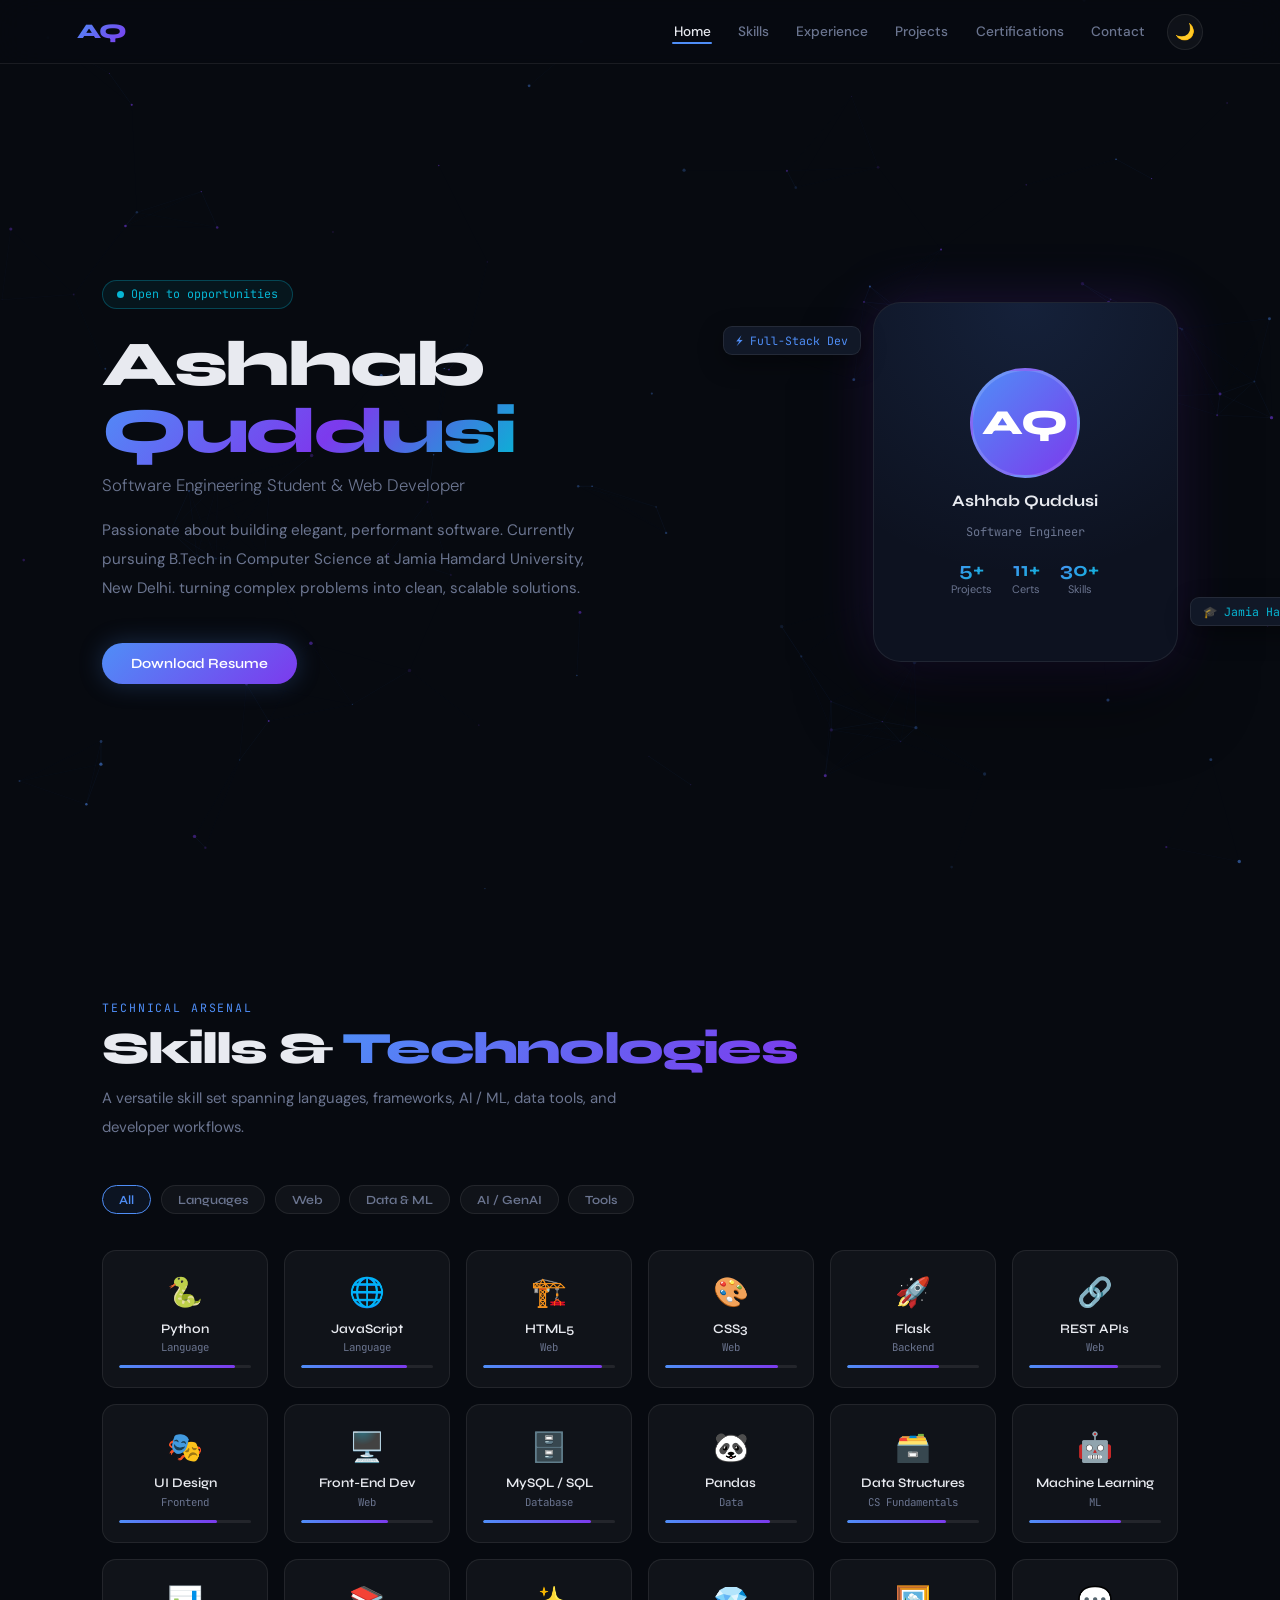
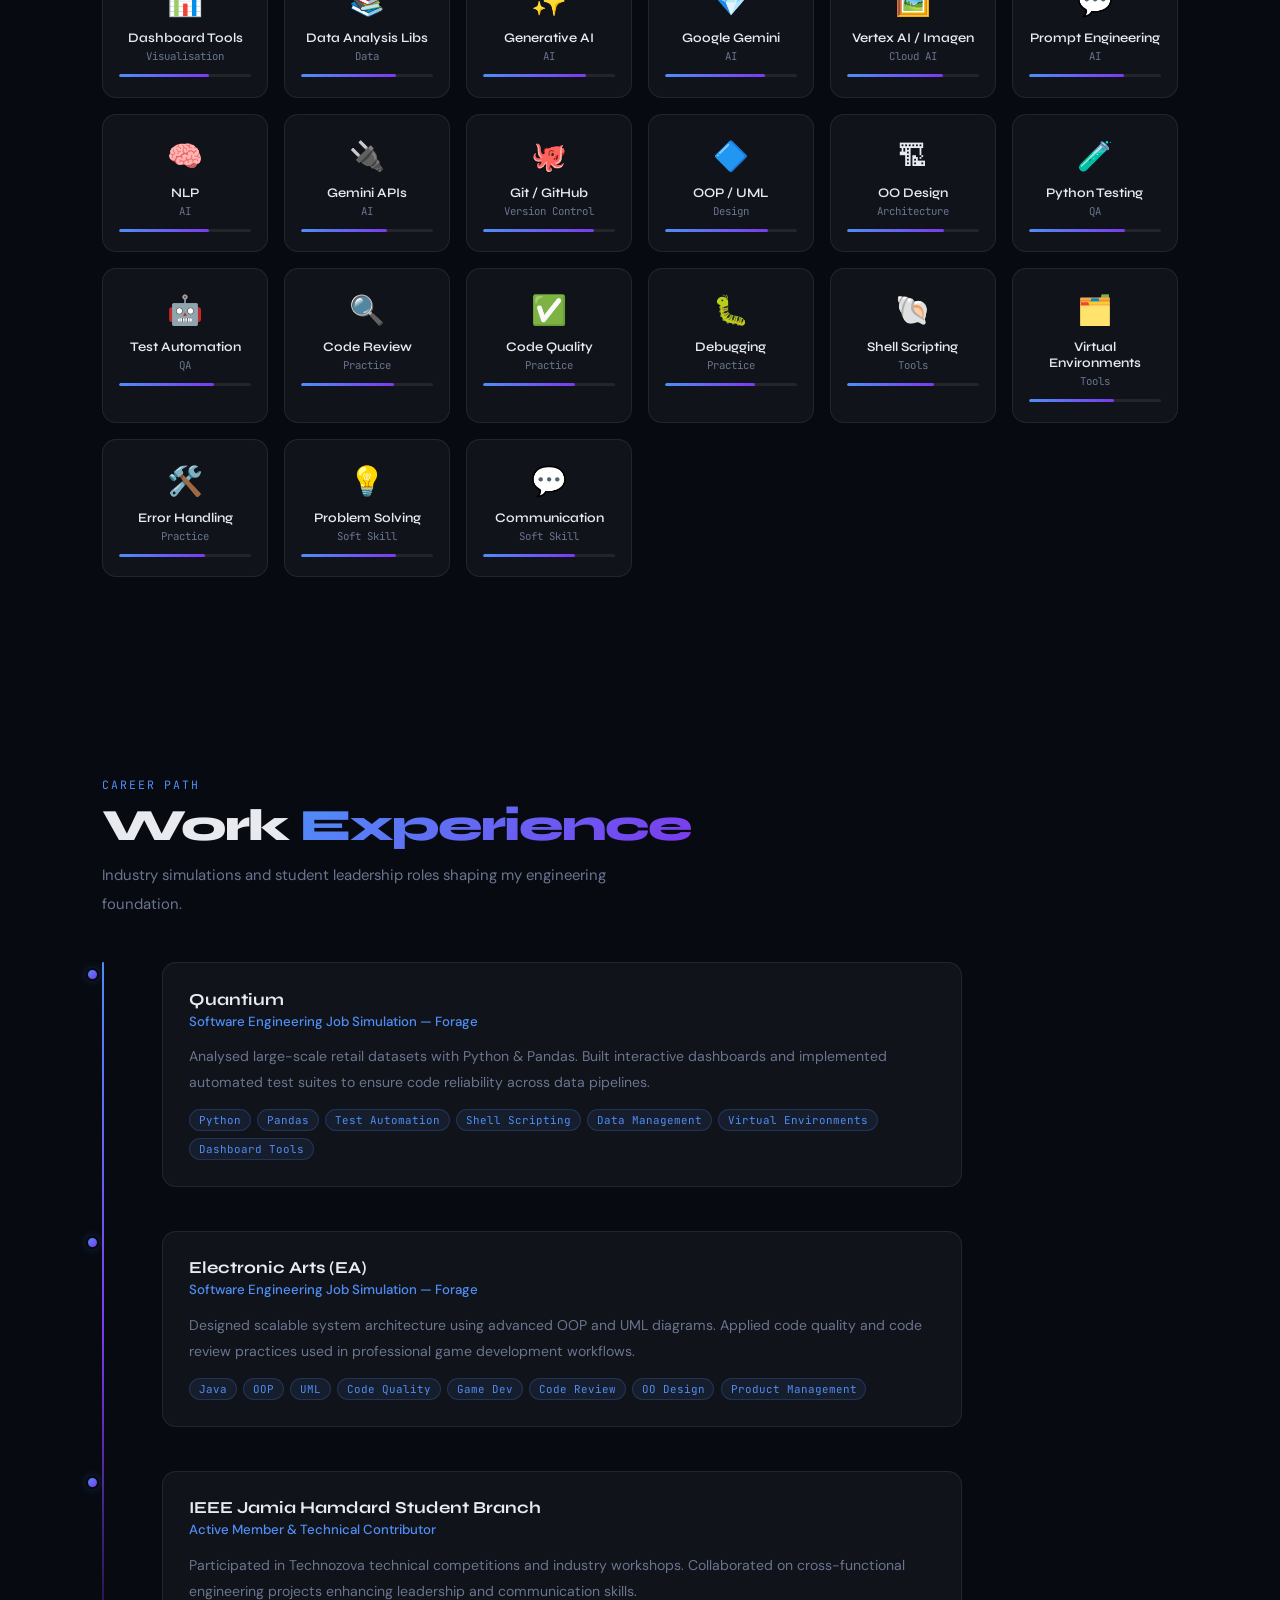
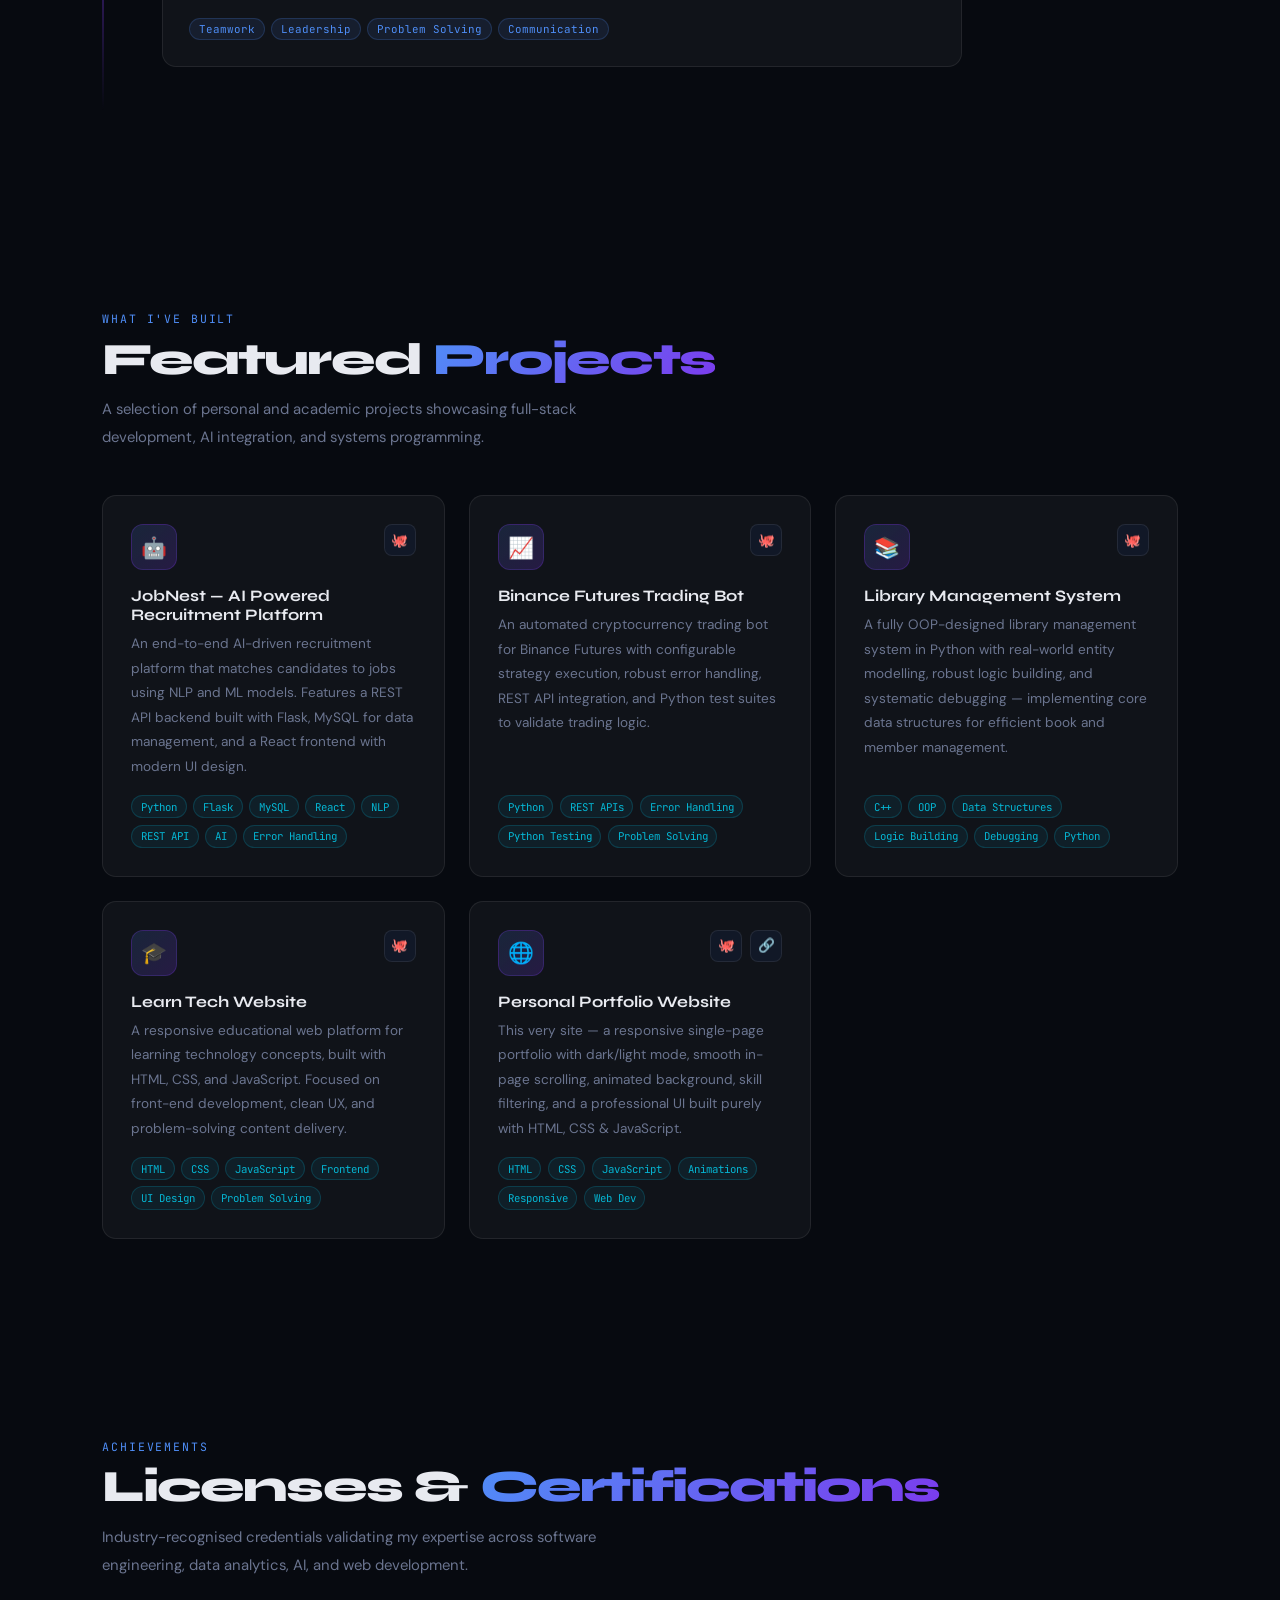
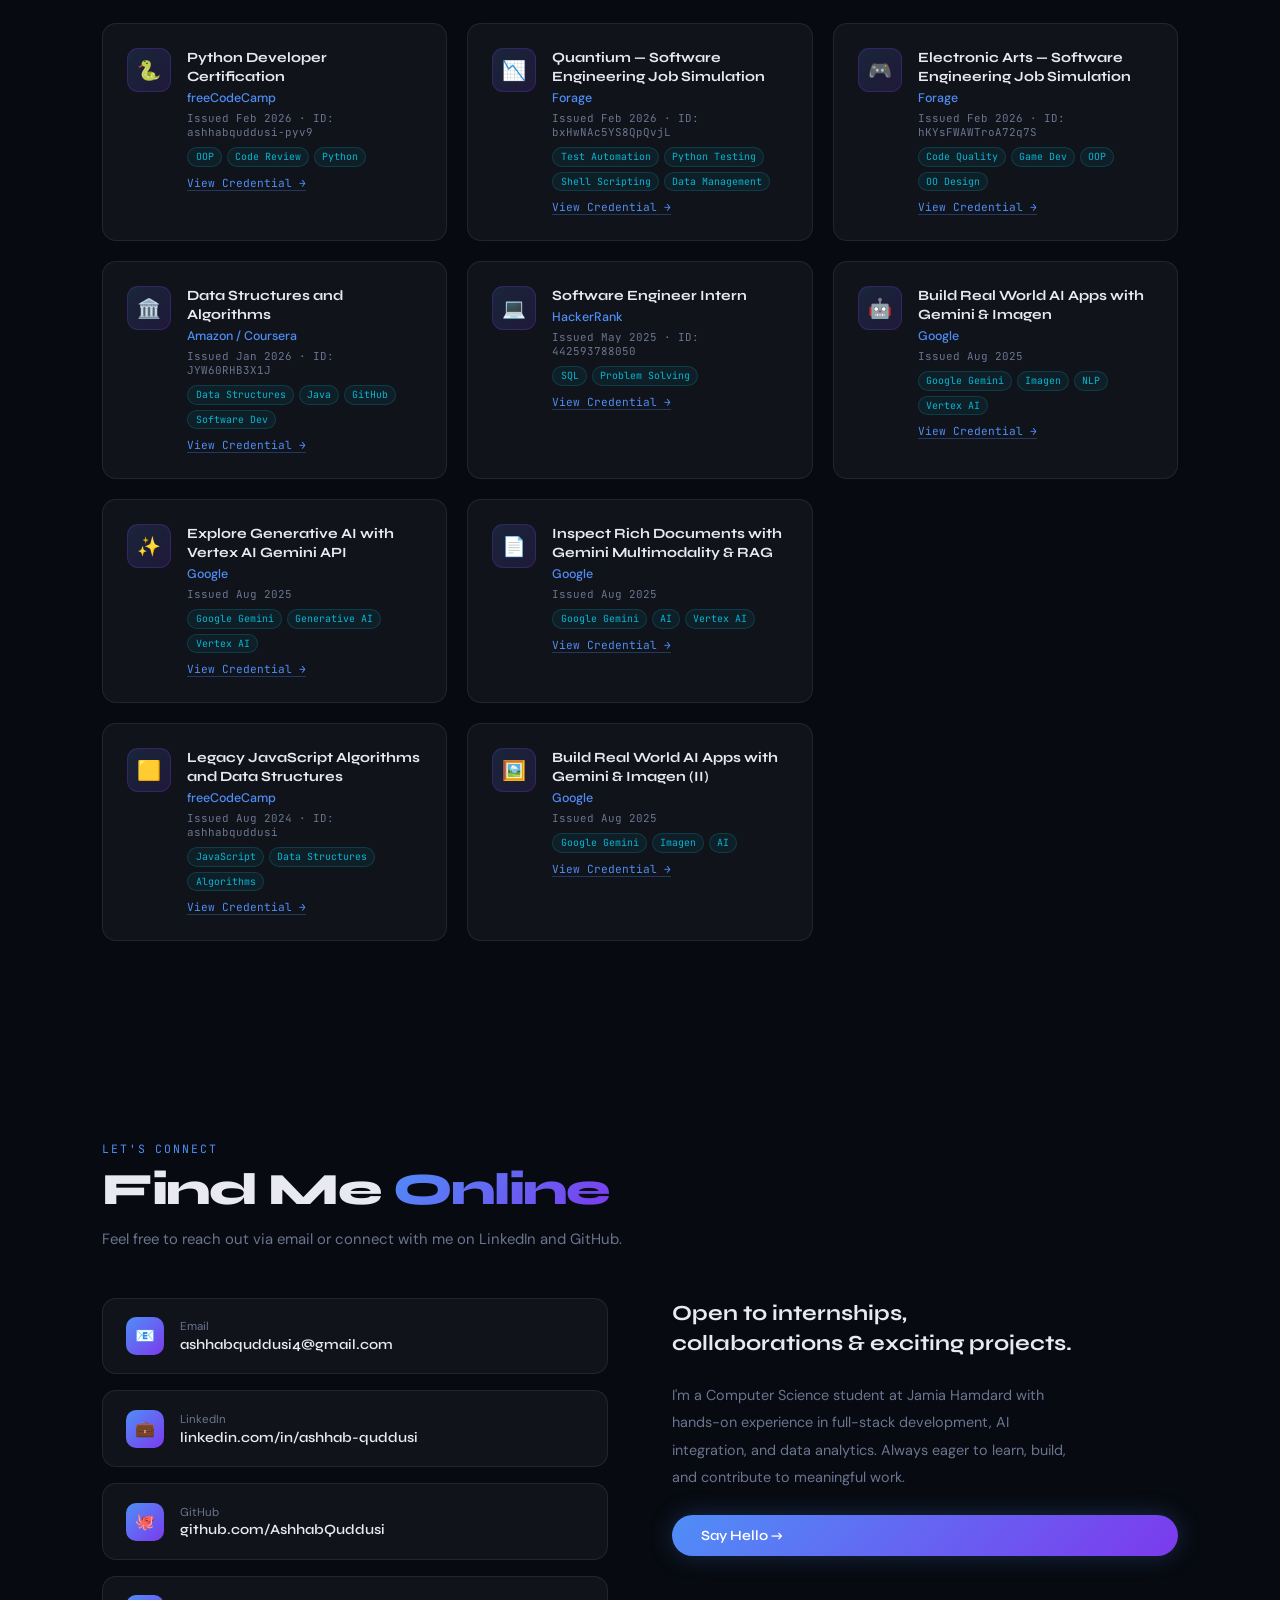
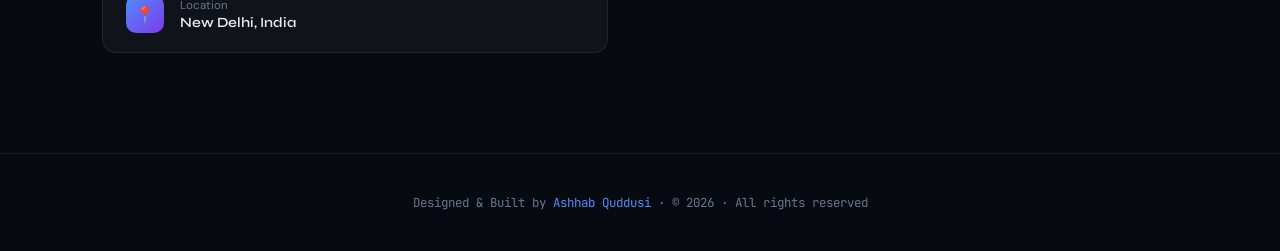
==== index.html @ 57f04a58 "Update index.html" ====
<!DOCTYPE html>
<html lang="en" data-theme="dark">
<head>
  <!-- ═══════════════════════════════════════════════════════
       META + TITLE
  ════════════════════════════════════════════════════════ -->
  <meta charset="UTF-8" />
  <meta name="google-site-verification" content="BfVStdMyx9eQ6Q37nNxColvM6l38yFELjq5np6rR0Mw" />
  <meta name="viewport" content="width=device-width, initial-scale=1.0" />
  <title>Ashhab Quddusi — Software Engineer</title>
  <meta name="description" content="Portfolio of Ashhab Quddusi — Software Engineering student, web developer, and AI enthusiast based in New Delhi, India." />

  <!-- ═══════════════════════════════════════════════════════
       GOOGLE FONTS
       Syne       → headings (bold, modern)
       DM Sans    → body text (clean, readable)
       JetBrains Mono → labels, code-like text
  ════════════════════════════════════════════════════════ -->
  <link rel="preconnect" href="https://fonts.googleapis.com" />
  <link rel="preconnect" href="https://fonts.gstatic.com"    crossorigin />
  <link href="https://fonts.googleapis.com/css2?family=Syne:wght@400;600;700;800&family=DM+Sans:opsz,wght@9..40,300;9..40,400;9..40,500&family=JetBrains+Mono:wght@400;500&display=swap"
        rel="stylesheet" />

  <!-- ═══════════════════════════════════════════════════════
       EXTERNAL STYLESHEET
  ════════════════════════════════════════════════════════ -->
  <link rel="stylesheet" href="style.css" />
</head>
<body>

<!-- ═══════════════════════════════════════════════════════════
     ANIMATED PARTICLE CANVAS
     Fixed behind all content; drawn entirely by script.js.
════════════════════════════════════════════════════════════ -->
<canvas id="bg-canvas"></canvas>


<!-- ═══════════════════════════════════════════════════════════
     PAGE WRAPPER  (sits above the canvas via z-index)
════════════════════════════════════════════════════════════ -->
<div class="page-wrap">


  <!-- ═══════════════════════════════════════════════════════
       HEADER / NAVIGATION
       Fixed frosted-glass bar at the top.
       Nav items are <button> elements — they scroll in-page
       via scrollToSection() in script.js, NEVER open a new page.
  ════════════════════════════════════════════════════════ -->
  <header>

    <!-- Logo — also scrolls back to home on click -->
    <div class="logo">AQ</div>

    <nav aria-label="Primary navigation">

      <!-- data-section must match the id of the target section -->
      <button class="nav-btn" data-section="home">Home</button>
      <button class="nav-btn" data-section="skills">Skills</button>
      <button class="nav-btn" data-section="experience">Experience</button>
      <button class="nav-btn" data-section="projects">Projects</button>
      <button class="nav-btn" data-section="certifications">Certifications</button>
      <button class="nav-btn" data-section="contact">Contact</button>

      <!-- Dark / light mode toggle — JS handles the icon swap -->
      <button class="theme-btn" id="theme-toggle" aria-label="Toggle colour theme">🌙</button>

    </nav>
  </header><!-- /header -->


  <!-- ═══════════════════════════════════════════════════════
       SECTION 1 — HERO
       Full-viewport landing: name, role, bio, CTA + profile card.
  ════════════════════════════════════════════════════════ -->
  <section id="home" class="hero-section">
    <div class="hero-grid">

      <!-- ── Left column: text content ── -->
      <div class="hero-left">

        <!-- "Available" status badge -->
        <div class="hero-badge">
          <span class="badge-dot"></span>
          Open to opportunities
        </div>

        <!-- Name -->
        <h1 class="hero-name">
          Ashhab<br />
          <span>Quddusi</span>
        </h1>

        <!-- Role -->
        <p class="hero-role">Software Engineering Student &amp; Web Developer</p>

        <!-- Short bio -->
        <p class="hero-desc">
          Passionate about building elegant, performant software.
          Currently pursuing B.Tech in Computer Science at Jamia Hamdard University,
          New Delhi. turning complex problems into clean, scalable solutions.
        </p>

        <!-- Call-to-action -->
        <div class="hero-cta">
          <a class="btn-primary"
             href="Ashhab Quddusi.pdf"
             target="_blank"
             rel="noopener noreferrer">
            Download Resume
          </a>
        </div>

      </div><!-- /hero-left -->


      <!-- ── Right column: animated profile card ── -->
      <div class="hero-visual" aria-hidden="true">

        <!--
          hero-card-wrap has overflow:visible so the floating tags
          can appear OUTSIDE the card without being clipped.
        -->
        <div class="hero-card-wrap">

          <!-- Floating tag — left of card -->
          <div class="float-tag float-tag-1">⚡ Full-Stack Dev</div>

          <!-- Profile card -->
          <div class="hero-card">
            <!-- Monogram avatar -->
            <div class="hero-avatar">AQ</div>

            <!-- Name & title inside card -->
            <div class="card-name">Ashhab Quddusi</div>
            <div class="card-title">Software Engineer</div>

            <!--
              Stats row — counts updated here:
              5 projects | 11 certs | 30+ skills
            -->
            <div class="card-stats">
              <div><div class="stat-num">5+</div><div class="stat-lbl">Projects</div></div>
              <div><div class="stat-num">11+</div><div class="stat-lbl">Certs</div></div>
              <div><div class="stat-num">30+</div><div class="stat-lbl">Skills</div></div>
            </div>
          </div><!-- /hero-card -->

          <!-- Floating tag — right of card -->
          <div class="float-tag float-tag-2">🎓 Jamia Hamdard</div>

        </div><!-- /hero-card-wrap -->
      </div><!-- /hero-visual -->

    </div><!-- /hero-grid -->
  </section><!-- /home -->


  <!-- ═══════════════════════════════════════════════════════
       SECTION 2 — SKILLS
       Category-filterable grid of skill cards with progress bars.
  ════════════════════════════════════════════════════════ -->
  <div class="section-wrap" id="skills">
    <div class="section-inner">

      <p class="section-label reveal">Technical Arsenal</p>
      <h2 class="section-title reveal">Skills &amp; <em>Technologies</em></h2>
      <p class="section-sub reveal">
        A versatile skill set spanning languages, frameworks, AI / ML,
        data tools, and developer workflows.
      </p>

      <!-- ── Category filter buttons ── -->
      <!--
        data-cat must match data-cat on the .skill-card elements below.
        'all' shows every card.
      -->
      <div class="skill-cats reveal">
        <button class="cat-btn active" data-cat="all">All</button>
        <button class="cat-btn" data-cat="lang">Languages</button>
        <button class="cat-btn" data-cat="web">Web</button>
        <button class="cat-btn" data-cat="data">Data &amp; ML</button>
        <button class="cat-btn" data-cat="ai">AI / GenAI</button>
        <button class="cat-btn" data-cat="tools">Tools</button>
      </div>

      <!-- ── Skill cards grid ── -->
      <!--
        data-cat  : filter category
        data-level: bar fill percentage (0–100), set by JS
      -->
      <div class="skills-grid" id="skills-grid">

        <!-- ─ LANGUAGES ─ -->
        <div class="skill-card" data-cat="lang" data-level="88">
          <div class="skill-icon">🐍</div>
          <div class="skill-name">Python</div>
          <div class="skill-cat">Language</div>
          <div class="skill-bar"><div class="skill-bar-fill"></div></div>
        </div>

        <div class="skill-card" data-cat="lang" data-level="80">
          <div class="skill-icon">🌐</div>
          <div class="skill-name">JavaScript</div>
          <div class="skill-cat">Language</div>
          <div class="skill-bar"><div class="skill-bar-fill"></div></div>
        </div>

        <!-- <div class="skill-card" data-cat="lang" data-level="74">
          <div class="skill-icon">☕</div>
          <div class="skill-name">Java</div>
          <div class="skill-cat">Language</div>
          <div class="skill-bar"><div class="skill-bar-fill"></div></div>
        </div> -->

        <!-- <div class="skill-card" data-cat="lang" data-level="68">
          <div class="skill-icon">⚙️</div>
          <div class="skill-name">C / C++</div>
          <div class="skill-cat">Language</div>
          <div class="skill-bar"><div class="skill-bar-fill"></div></div>
        </div> -->

        <!-- ─ WEB ─ -->
        <div class="skill-card" data-cat="web" data-level="90">
          <div class="skill-icon">🏗️</div>
          <div class="skill-name">HTML5</div>
          <div class="skill-cat">Web</div>
          <div class="skill-bar"><div class="skill-bar-fill"></div></div>
        </div>

        <div class="skill-card" data-cat="web" data-level="86">
          <div class="skill-icon">🎨</div>
          <div class="skill-name">CSS3</div>
          <div class="skill-cat">Web</div>
          <div class="skill-bar"><div class="skill-bar-fill"></div></div>
        </div>

        <!-- <div class="skill-card" data-cat="web" data-level="72">
          <div class="skill-icon">⚛️</div>
          <div class="skill-name">React</div>
          <div class="skill-cat">Framework</div>
          <div class="skill-bar"><div class="skill-bar-fill"></div></div>
        </div> -->

        <div class="skill-card" data-cat="web" data-level="70">
          <div class="skill-icon">🚀</div>
          <div class="skill-name">Flask</div>
          <div class="skill-cat">Backend</div>
          <div class="skill-bar"><div class="skill-bar-fill"></div></div>
        </div>

        <div class="skill-card" data-cat="web" data-level="68">
          <div class="skill-icon">🔗</div>
          <div class="skill-name">REST APIs</div>
          <div class="skill-cat">Web</div>
          <div class="skill-bar"><div class="skill-bar-fill"></div></div>
        </div>

        <div class="skill-card" data-cat="web" data-level="74">
          <div class="skill-icon">🎭</div>
          <div class="skill-name">UI Design</div>
          <div class="skill-cat">Frontend</div>
          <div class="skill-bar"><div class="skill-bar-fill"></div></div>
        </div>

        <div class="skill-card" data-cat="web" data-level="66">
          <div class="skill-icon">🖥️</div>
          <div class="skill-name">Front-End Dev</div>
          <div class="skill-cat">Web</div>
          <div class="skill-bar"><div class="skill-bar-fill"></div></div>
        </div>

        <!-- ─ DATA & ML ─ -->
        <div class="skill-card" data-cat="data" data-level="82">
          <div class="skill-icon">🗄️</div>
          <div class="skill-name">MySQL / SQL</div>
          <div class="skill-cat">Database</div>
          <div class="skill-bar"><div class="skill-bar-fill"></div></div>
        </div>

        <div class="skill-card" data-cat="data" data-level="80">
          <div class="skill-icon">🐼</div>
          <div class="skill-name">Pandas</div>
          <div class="skill-cat">Data</div>
          <div class="skill-bar"><div class="skill-bar-fill"></div></div>
        </div>

        <div class="skill-card" data-cat="data" data-level="75">
          <div class="skill-icon">🗃️</div>
          <div class="skill-name">Data Structures</div>
          <div class="skill-cat">CS Fundamentals</div>
          <div class="skill-bar"><div class="skill-bar-fill"></div></div>
        </div>

        <div class="skill-card" data-cat="data" data-level="70">
          <div class="skill-icon">🤖</div>
          <div class="skill-name">Machine Learning</div>
          <div class="skill-cat">ML</div>
          <div class="skill-bar"><div class="skill-bar-fill"></div></div>
        </div>

        <div class="skill-card" data-cat="data" data-level="68">
          <div class="skill-icon">📊</div>
          <div class="skill-name">Dashboard Tools</div>
          <div class="skill-cat">Visualisation</div>
          <div class="skill-bar"><div class="skill-bar-fill"></div></div>
        </div>

        <div class="skill-card" data-cat="data" data-level="72">
          <div class="skill-icon">📚</div>
          <div class="skill-name">Data Analysis Libs</div>
          <div class="skill-cat">Data</div>
          <div class="skill-bar"><div class="skill-bar-fill"></div></div>
        </div>

        <!-- ─ AI / GENAI ─ -->
        <div class="skill-card" data-cat="ai" data-level="78">
          <div class="skill-icon">✨</div>
          <div class="skill-name">Generative AI</div>
          <div class="skill-cat">AI</div>
          <div class="skill-bar"><div class="skill-bar-fill"></div></div>
        </div>

        <div class="skill-card" data-cat="ai" data-level="76">
          <div class="skill-icon">💎</div>
          <div class="skill-name">Google Gemini</div>
          <div class="skill-cat">AI</div>
          <div class="skill-bar"><div class="skill-bar-fill"></div></div>
        </div>

        <div class="skill-card" data-cat="ai" data-level="73">
          <div class="skill-icon">🖼️</div>
          <div class="skill-name">Vertex AI / Imagen</div>
          <div class="skill-cat">Cloud AI</div>
          <div class="skill-bar"><div class="skill-bar-fill"></div></div>
        </div>

        <div class="skill-card" data-cat="ai" data-level="72">
          <div class="skill-icon">💬</div>
          <div class="skill-name">Prompt Engineering</div>
          <div class="skill-cat">AI</div>
          <div class="skill-bar"><div class="skill-bar-fill"></div></div>
        </div>

        <div class="skill-card" data-cat="ai" data-level="68">
          <div class="skill-icon">🧠</div>
          <div class="skill-name">NLP</div>
          <div class="skill-cat">AI</div>
          <div class="skill-bar"><div class="skill-bar-fill"></div></div>
        </div>

        <div class="skill-card" data-cat="ai" data-level="65">
          <div class="skill-icon">🔌</div>
          <div class="skill-name">Gemini APIs</div>
          <div class="skill-cat">AI</div>
          <div class="skill-bar"><div class="skill-bar-fill"></div></div>
        </div>

        <!-- ─ TOOLS / PRACTICES ─ -->
        <div class="skill-card" data-cat="tools" data-level="84">
          <div class="skill-icon">🐙</div>
          <div class="skill-name">Git / GitHub</div>
          <div class="skill-cat">Version Control</div>
          <div class="skill-bar"><div class="skill-bar-fill"></div></div>
        </div>

        <div class="skill-card" data-cat="tools" data-level="78">
          <div class="skill-icon">🔷</div>
          <div class="skill-name">OOP / UML</div>
          <div class="skill-cat">Design</div>
          <div class="skill-bar"><div class="skill-bar-fill"></div></div>
        </div>

        <div class="skill-card" data-cat="tools" data-level="74">
          <div class="skill-icon">🏗</div>
          <div class="skill-name">OO Design</div>
          <div class="skill-cat">Architecture</div>
          <div class="skill-bar"><div class="skill-bar-fill"></div></div>
        </div>

        <div class="skill-card" data-cat="tools" data-level="73">
          <div class="skill-icon">🧪</div>
          <div class="skill-name">Python Testing</div>
          <div class="skill-cat">QA</div>
          <div class="skill-bar"><div class="skill-bar-fill"></div></div>
        </div>

        <div class="skill-card" data-cat="tools" data-level="72">
          <div class="skill-icon">🤖</div>
          <div class="skill-name">Test Automation</div>
          <div class="skill-cat">QA</div>
          <div class="skill-bar"><div class="skill-bar-fill"></div></div>
        </div>

        <div class="skill-card" data-cat="tools" data-level="70">
          <div class="skill-icon">🔍</div>
          <div class="skill-name">Code Review</div>
          <div class="skill-cat">Practice</div>
          <div class="skill-bar"><div class="skill-bar-fill"></div></div>
        </div>

        <div class="skill-card" data-cat="tools" data-level="70">
          <div class="skill-icon">✅</div>
          <div class="skill-name">Code Quality</div>
          <div class="skill-cat">Practice</div>
          <div class="skill-bar"><div class="skill-bar-fill"></div></div>
        </div>

        <div class="skill-card" data-cat="tools" data-level="68">
          <div class="skill-icon">🐛</div>
          <div class="skill-name">Debugging</div>
          <div class="skill-cat">Practice</div>
          <div class="skill-bar"><div class="skill-bar-fill"></div></div>
        </div>

        <div class="skill-card" data-cat="tools" data-level="66">
          <div class="skill-icon">🐚</div>
          <div class="skill-name">Shell Scripting</div>
          <div class="skill-cat">Tools</div>
          <div class="skill-bar"><div class="skill-bar-fill"></div></div>
        </div>

        <div class="skill-card" data-cat="tools" data-level="65">
          <div class="skill-icon">🗂️</div>
          <div class="skill-name">Virtual Environments</div>
          <div class="skill-cat">Tools</div>
          <div class="skill-bar"><div class="skill-bar-fill"></div></div>
        </div>

        <div class="skill-card" data-cat="tools" data-level="65">
          <div class="skill-icon">🛠️</div>
          <div class="skill-name">Error Handling</div>
          <div class="skill-cat">Practice</div>
          <div class="skill-bar"><div class="skill-bar-fill"></div></div>
        </div>

        <div class="skill-card" data-cat="tools" data-level="72">
          <div class="skill-icon">💡</div>
          <div class="skill-name">Problem Solving</div>
          <div class="skill-cat">Soft Skill</div>
          <div class="skill-bar"><div class="skill-bar-fill"></div></div>
        </div>

        <div class="skill-card" data-cat="tools" data-level="70">
          <div class="skill-icon">💬</div>
          <div class="skill-name">Communication</div>
          <div class="skill-cat">Soft Skill</div>
          <div class="skill-bar"><div class="skill-bar-fill"></div></div>
        </div>

      </div><!-- /skills-grid -->

    </div><!-- /section-inner -->
  </div><!-- /skills -->


  <!-- ═══════════════════════════════════════════════════════
       SECTION 3 — EXPERIENCE
       Vertical timeline of simulations & activities.
       (Jamia Hamdard B.Tech removed per request.)
  ════════════════════════════════════════════════════════ -->
  <div class="section-wrap" id="experience">
    <div class="section-inner">

      <p class="section-label reveal">Career Path</p>
      <h2 class="section-title reveal">Work <em>Experience</em></h2>
      <p class="section-sub reveal">
        Industry simulations and student leadership roles shaping my engineering foundation.
      </p>

      <div class="timeline">

        <!-- ── Timeline entry 1: Quantium ── -->
        <div class="tl-item">
          <div class="tl-dot"></div>
          <div class="tl-card">
            <!-- <div class="tl-period">Jan 2026</div> -->
            <div class="tl-org">Quantium</div>
            <div class="tl-role">Software Engineering Job Simulation — Forage</div>
            <div class="tl-desc">
              Analysed large-scale retail datasets with Python &amp; Pandas.
              Built interactive dashboards and implemented automated test suites
              to ensure code reliability across data pipelines.
            </div>
            <div class="tl-tags">
              <span class="tl-tag">Python</span>
              <span class="tl-tag">Pandas</span>
              <span class="tl-tag">Test Automation</span>
              <span class="tl-tag">Shell Scripting</span>
              <span class="tl-tag">Data Management</span>
              <span class="tl-tag">Virtual Environments</span>
              <span class="tl-tag">Dashboard Tools</span>
            </div>
          </div>
        </div>

        <!-- ── Timeline entry 2: EA ── -->
        <div class="tl-item">
          <div class="tl-dot"></div>
          <div class="tl-card">
            <!-- <div class="tl-period">Feb 2026</div> -->
            <div class="tl-org">Electronic Arts (EA)</div>
            <div class="tl-role">Software Engineering Job Simulation — Forage</div>
            <div class="tl-desc">
              Designed scalable system architecture using advanced OOP and UML diagrams.
              Applied code quality and code review practices used in professional
              game development workflows.
            </div>
            <div class="tl-tags">
              <span class="tl-tag">Java</span>
              <span class="tl-tag">OOP</span>
              <span class="tl-tag">UML</span>
              <span class="tl-tag">Code Quality</span>
              <span class="tl-tag">Game Dev</span>
              <span class="tl-tag">Code Review</span>
              <span class="tl-tag">OO Design</span>
              <span class="tl-tag">Product Management</span>
            </div>
          </div>
        </div>

        <!-- ── Timeline entry 3: HackerRank ── -->
        <!-- <div class="tl-item">
          <div class="tl-dot"></div>
          <div class="tl-card">
            <!-- <div class="tl-period">May 2025</div> -->
            <!-- <div class="tl-org">HackerRank</div>
            <div class="tl-role">Software Engineer Intern — Certified</div>
            <div class="tl-desc">
              Earned the Software Engineer Intern certification, validating skills
              in SQL query design, algorithmic problem solving, and software fundamentals.
            </div>
            <div class="tl-tags">
              <span class="tl-tag">SQL</span>
              <span class="tl-tag">Problem Solving</span>
            </div>
          </div>
        </div> --> 

        <!-- ── Timeline entry 4: IEEE ── -->
        <div class="tl-item">
          <div class="tl-dot"></div>
          <div class="tl-card">
            <!-- <div class="tl-period">2025 — Present</div> -->
            <div class="tl-org">IEEE Jamia Hamdard Student Branch</div>
            <div class="tl-role">Active Member &amp; Technical Contributor</div>
            <div class="tl-desc">
              Participated in Technozova technical competitions and industry workshops.
              Collaborated on cross-functional engineering projects enhancing leadership
              and communication skills.
            </div>
            <div class="tl-tags">
              <span class="tl-tag">Teamwork</span>
              <span class="tl-tag">Leadership</span>
              <span class="tl-tag">Problem Solving</span>
              <span class="tl-tag">Communication</span>
            </div>
          </div>
        </div>

      </div><!-- /timeline -->

    </div><!-- /section-inner -->
  </div><!-- /experience -->


  <!-- ═══════════════════════════════════════════════════════
       SECTION 4 — PROJECTS
       5 projects sourced from GitHub / LinkedIn skills list.
  ════════════════════════════════════════════════════════ -->
  <div class="section-wrap" id="projects">
    <div class="section-inner">

      <p class="section-label reveal">What I've Built</p>
      <h2 class="section-title reveal">Featured <em>Projects</em></h2>
      <p class="section-sub reveal">
        A selection of personal and academic projects showcasing full-stack development,
        AI integration, and systems programming.
      </p>

      <div class="projects-grid">

        <!-- ── Project 1: JobNest ── -->
        <div class="proj-card">
          <div class="proj-header">
            <div class="proj-icon">🤖</div>
            <div class="proj-links">
              <a href="https://github.com/AshhabQuddusi/JobNest" target="_blank" rel="noopener"
                 class="proj-link" title="View on GitHub">🐙</a>
            </div>
          </div>
          <div class="proj-name">JobNest — AI Powered Recruitment Platform</div>
          <div class="proj-desc">
            An end-to-end AI-driven recruitment platform that matches candidates to jobs
            using NLP and ML models. Features a REST API backend built with Flask,
            MySQL for data management, and a React frontend with modern UI design.
          </div>
          <div class="proj-tags">
            <span class="proj-tag">Python</span>
            <span class="proj-tag">Flask</span>
            <span class="proj-tag">MySQL</span>
            <span class="proj-tag">React</span>
            <span class="proj-tag">NLP</span>
            <span class="proj-tag">REST API</span>
            <span class="proj-tag">AI</span>
            <span class="proj-tag">Error Handling</span>
          </div>
        </div>

        <!-- ── Project 2: Binance Trading Bot ── -->
        <div class="proj-card">
          <div class="proj-header">
            <div class="proj-icon">📈</div>
            <div class="proj-links">
              <a href="https://github.com/AshhabQuddusi/Binance-futures-trading-bot" target="_blank" rel="noopener"
                 class="proj-link" title="View on GitHub">🐙</a>
            </div>
          </div>
          <div class="proj-name">Binance Futures Trading Bot</div>
          <div class="proj-desc">
            An automated cryptocurrency trading bot for Binance Futures with configurable
            strategy execution, robust error handling, REST API integration, and Python
            test suites to validate trading logic.
          </div>
          <div class="proj-tags">
            <span class="proj-tag">Python</span>
            <span class="proj-tag">REST APIs</span>
            <span class="proj-tag">Error Handling</span>
            <span class="proj-tag">Python Testing</span>
            <span class="proj-tag">Problem Solving</span>
          </div>
        </div>

        <!-- ── Project 3: Library Management System ── -->
        <div class="proj-card">
          <div class="proj-header">
            <div class="proj-icon">📚</div>
            <div class="proj-links">
              <a href="https://github.com/AshhabQuddusi/Library-Management-System" target="_blank" rel="noopener"
                 class="proj-link" title="View on GitHub">🐙</a>
            </div>
          </div>
          <div class="proj-name">Library Management System</div>
          <div class="proj-desc">
            A fully OOP-designed library management system in Python with real-world entity
            modelling, robust logic building, and systematic debugging — implementing core
            data structures for efficient book and member management.
          </div>
          <div class="proj-tags">
            <span class="proj-tag">C++</span>
            <span class="proj-tag">OOP</span>
            <span class="proj-tag">Data Structures</span>
            <span class="proj-tag">Logic Building</span>
            <span class="proj-tag">Debugging</span>
            <span class="proj-tag">Python</span>
          </div>
        </div>

        <!-- ── Project 4: Learn Tech Website ── -->
        <div class="proj-card">
          <div class="proj-header">
            <div class="proj-icon">🎓</div>
            <div class="proj-links">
              <a href="https://github.com/AshhabQuddusi/Learn-Tech-Website" target="_blank" rel="noopener"
                 class="proj-link" title="View on GitHub">🐙</a>
            </div>
          </div>
          <div class="proj-name">Learn Tech Website</div>
          <div class="proj-desc">
            A responsive educational web platform for learning technology concepts,
            built with HTML, CSS, and JavaScript. Focused on front-end development,
            clean UX, and problem-solving content delivery.
          </div>
          <div class="proj-tags">
            <span class="proj-tag">HTML</span>
            <span class="proj-tag">CSS</span>
            <span class="proj-tag">JavaScript</span>
            <span class="proj-tag">Frontend</span>
            <span class="proj-tag">UI Design</span>
            <span class="proj-tag">Problem Solving</span>
          </div>
        </div>

        <!-- ── Project 5: Portfolio Website ── -->
        <div class="proj-card">
          <div class="proj-header">
            <div class="proj-icon">🌐</div>
            <div class="proj-links">
              <a href="https://github.com/AshhabQuddusi/Portfolio-Website"
                 target="_blank" rel="noopener"
                 class="proj-link" title="View on GitHub">🐙</a>
              <a href="https://ashhabquddusi.github.io/Portfolio-Website/"
                 target="_blank" rel="noopener"
                 class="proj-link" title="Live Demo">🔗</a>
            </div>
          </div>
          <div class="proj-name">Personal Portfolio Website</div>
          <div class="proj-desc">
            This very site — a responsive single-page portfolio with dark/light mode,
            smooth in-page scrolling, animated  background, skill filtering,
            and a professional UI built purely with HTML, CSS &amp; JavaScript.
          </div>
          <div class="proj-tags">
            <span class="proj-tag">HTML</span>
            <span class="proj-tag">CSS</span>
            <span class="proj-tag">JavaScript</span>
            <span class="proj-tag">Animations</span>
            <span class="proj-tag">Responsive</span>
            <span class="proj-tag">Web Dev</span>
          </div>
        </div>

      </div><!-- /projects-grid -->

    </div><!-- /section-inner -->
  </div><!-- /projects -->


  <!-- ═══════════════════════════════════════════════════════
       SECTION 5 — CERTIFICATIONS
       All 11 real certificates from LinkedIn, with credential links.
  ════════════════════════════════════════════════════════ -->
  <div class="section-wrap" id="certifications">
    <div class="section-inner">

      <p class="section-label reveal">Achievements</p>
      <h2 class="section-title reveal">Licenses &amp; <em>Certifications</em></h2>
      <p class="section-sub reveal">
        Industry-recognised credentials validating my expertise across software engineering,
        data analytics, AI, and web development.
      </p>

      <div class="certs-grid">

        <!-- ── Cert 1: Python Developer ── -->
        <div class="cert-card">
          <div class="cert-icon">🐍</div>
          <div class="cert-body">
            <div class="cert-name">Python Developer Certification</div>
            <div class="cert-issuer">freeCodeCamp</div>
            <div class="cert-date">Issued Feb 2026 · ID: ashhabquddusi-pyv9</div>
            <div class="cert-skills">
              <span class="cert-skill">OOP</span>
              <span class="cert-skill">Code Review</span>
              <span class="cert-skill">Python</span>
            </div>
            <a class="cert-link"
               href="https://freecodecamp.org/certification/ashhabquddusi/python-v9"
               target="_blank" rel="noopener">View Credential →</a>
          </div>
        </div>

        <!-- ── Cert 2: Quantium ── -->
        <div class="cert-card">
          <div class="cert-icon">📉</div>
          <div class="cert-body">
            <div class="cert-name">Quantium — Software Engineering Job Simulation</div>
            <div class="cert-issuer">Forage</div>
            <div class="cert-date">Issued Feb 2026 · ID: bxHwNAc5YS8QpQvjL</div>
            <div class="cert-skills">
              <span class="cert-skill">Test Automation</span>
              <span class="cert-skill">Python Testing</span>
              <span class="cert-skill">Shell Scripting</span>
              <span class="cert-skill">Data Management</span>
            </div>
            <a class="cert-link"
               href="https://www.theforage.com/completion-certificates/32A6DqtsbF7LbKdcq/jhiG2W9K8KLZK8nXP_32A6DqtsbF7LbKdcq_696a1b178d5b9c666d16f9d7_1770820562251_completion_certificate.pdf"
               target="_blank" rel="noopener">View Credential →</a>
          </div>
        </div>

        <!-- ── Cert 3: EA ── -->
        <div class="cert-card">
          <div class="cert-icon">🎮</div>
          <div class="cert-body">
            <div class="cert-name">Electronic Arts — Software Engineering Job Simulation</div>
            <div class="cert-issuer">Forage</div>
            <div class="cert-date">Issued Feb 2026 · ID: hKYsFWAWTroA72q7S</div>
            <div class="cert-skills">
              <span class="cert-skill">Code Quality</span>
              <span class="cert-skill">Game Dev</span>
              <span class="cert-skill">OOP</span>
              <span class="cert-skill">OO Design</span>
            </div>
            <a class="cert-link"
               href="https://www.theforage.com/completion-certificates/j43dGscQHtJJ57N54/a77WE3de8qrxWferQ_j43dGscQHtJJ57N54_696a1b178d5b9c666d16f9d7_1770811447317_completion_certificate.pdf"
               target="_blank" rel="noopener">View Credential →</a>
          </div>
        </div>

        <!-- ── Cert 4: DSA — Amazon ── -->
        <div class="cert-card">
          <div class="cert-icon">🏛️</div>
          <div class="cert-body">
            <div class="cert-name">Data Structures and Algorithms</div>
            <div class="cert-issuer">Amazon / Coursera</div>
            <div class="cert-date">Issued Jan 2026 · ID: JYW60RHB3X1J</div>
            <div class="cert-skills">
              <span class="cert-skill">Data Structures</span>
              <span class="cert-skill">Java</span>
              <span class="cert-skill">GitHub</span>
              <span class="cert-skill">Software Dev</span>
            </div>
            <a class="cert-link"
               href="https://www.coursera.org/account/accomplishments/records/JYW60RHB3X1J"
               target="_blank" rel="noopener">View Credential →</a>
          </div>
        </div>

        <!-- ── Cert 5: HackerRank SWE Intern ── -->
        <div class="cert-card">
          <div class="cert-icon">💻</div>
          <div class="cert-body">
            <div class="cert-name">Software Engineer Intern</div>
            <div class="cert-issuer">HackerRank</div>
            <div class="cert-date">Issued May 2025 · ID: 442593788050</div>
            <div class="cert-skills">
              <span class="cert-skill">SQL</span>
              <span class="cert-skill">Problem Solving</span>
            </div>
            <a class="cert-link"
               href="https://www.hackerrank.com/certificates/442593788050"
               target="_blank" rel="noopener">View Credential →</a>
          </div>
        </div>

        <!-- ── Cert 6: Gemini + Imagen (Aug 2025) ── -->
        <div class="cert-card">
          <div class="cert-icon">🤖</div>
          <div class="cert-body">
            <div class="cert-name">Build Real World AI Apps with Gemini &amp; Imagen</div>
            <div class="cert-issuer">Google</div>
            <div class="cert-date">Issued Aug 2025</div>
            <div class="cert-skills">
              <span class="cert-skill">Google Gemini</span>
              <span class="cert-skill">Imagen</span>
              <span class="cert-skill">NLP</span>
              <span class="cert-skill">Vertex AI</span>
            </div>
            <a class="cert-link"
               href="https://www.credly.com/badges/6b73b164-674b-4ec5-b5aa-b4f0f2066311/linked_in_profile"
               target="_blank" rel="noopener">View Credential →</a>
          </div>
        </div>

        <!-- ── Cert 7: Explore GenAI Vertex AI ── -->
        <div class="cert-card">
          <div class="cert-icon">✨</div>
          <div class="cert-body">
            <div class="cert-name">Explore Generative AI with Vertex AI Gemini API</div>
            <div class="cert-issuer">Google</div>
            <div class="cert-date">Issued Aug 2025</div>
            <div class="cert-skills">
              <span class="cert-skill">Google Gemini</span>
              <span class="cert-skill">Generative AI</span>
              <span class="cert-skill">Vertex AI</span>
            </div>
            <a class="cert-link"
               href="https://www.credly.com/badges/e995c790-e54e-444d-b57f-bc312b852504/linked_in_profile"
               target="_blank" rel="noopener">View Credential →</a>
          </div>
        </div>

        <!-- ── Cert 8: Gemini Multimodality RAG ── -->
        <div class="cert-card">
          <div class="cert-icon">📄</div>
          <div class="cert-body">
            <div class="cert-name">Inspect Rich Documents with Gemini Multimodality &amp; RAG</div>
            <div class="cert-issuer">Google</div>
            <div class="cert-date">Issued Aug 2025</div>
            <div class="cert-skills">
              <span class="cert-skill">Google Gemini</span>
              <span class="cert-skill">AI</span>
              <span class="cert-skill">Vertex AI</span>
            </div>
            <a class="cert-link"
               href="https://www.credly.com/badges/09ac7a00-669a-4801-bfc7-80f26cc19a11/linked_in_profile"
               target="_blank" rel="noopener">View Credential →</a>
          </div>
        </div>

        <!-- ── Cert 9: Prompt Design Vertex AI ── -->
        <div class="cert-card">
          <div class="cert-icon">💬</div>
          <div class="cert-body">
            <div class="cert-name">Prompt Design in Vertex AI</div>
            <div class="cert-issuer">Google</div>
            <div class="cert-date">Issued Apr 2025</div>
            <div class="cert-skills">
              <span class="cert-skill">Generative AI</span>
              <span class="cert-skill">Prompt Engineering</span>
              <span class="cert-skill">Gemini APIs</span>
            </div>
            <a class="cert-link"
               href="https://www.credly.com/badges/947de5ed-48fa-418c-a839-a9f257ac2d66/linked_in_profile"
               target="_blank" rel="noopener">View Credential →</a>
          </div>
        </div>

        <!-- ── Cert 10: freeCodeCamp JS Algorithms ── -->
        <div class="cert-card">
          <div class="cert-icon">🟨</div>
          <div class="cert-body">
            <div class="cert-name">Legacy JavaScript Algorithms and Data Structures</div>
            <div class="cert-issuer">freeCodeCamp</div>
            <div class="cert-date">Issued Aug 2024 · ID: ashhabquddusi</div>
            <div class="cert-skills">
              <span class="cert-skill">JavaScript</span>
              <span class="cert-skill">Data Structures</span>
              <span class="cert-skill">Algorithms</span>
            </div>
            <a class="cert-link"
               href="https://freecodecamp.org/certification/AshhabQuddusi/javascript-algorithms-and-data-structures"
               target="_blank" rel="noopener">View Credential →</a>
          </div>
        </div>

        <!-- ── Cert 11: Gemini + Imagen duplicate entry ── -->
        <div class="cert-card">
          <div class="cert-icon">🖼️</div>
          <div class="cert-body">
            <div class="cert-name">Build Real World AI Apps with Gemini &amp; Imagen (II)</div>
            <div class="cert-issuer">Google</div>
            <div class="cert-date">Issued Aug 2025</div>
            <div class="cert-skills">
              <span class="cert-skill">Google Gemini</span>
              <span class="cert-skill">Imagen</span>
              <span class="cert-skill">AI</span>
            </div>
            <a class="cert-link"
               href="https://www.credly.com/badges/6b73b164-674b-4ec5-b5aa-b4f0f2066311/linked_in_profile"
               target="_blank" rel="noopener">View Credential →</a>
          </div>
        </div>

      </div><!-- /certs-grid -->

    </div><!-- /section-inner -->
  </div><!-- /certifications -->


  <!-- ═══════════════════════════════════════════════════════
       SECTION 6 — CONTACT
       Contact links + short pitch. No form, no "Get in Touch" button.
  ════════════════════════════════════════════════════════ -->
  <div class="section-wrap" id="contact">
    <div class="section-inner">

      <p class="section-label reveal">Let's Connect</p>
      <h2 class="section-title reveal">Find Me <em>Online</em></h2>
      <p class="section-sub reveal">
        Feel free to reach out via email or connect with me on LinkedIn and GitHub.
      </p>

      <div class="contact-wrap">

        <!-- Left: clickable contact link rows -->
        <div class="contact-links reveal">

          <a href="mailto:ashhabquddusi4@gmail.com" class="contact-link">
            <div class="cl-icon">📧</div>
            <div>
              <div class="cl-label">Email</div>
              <div class="cl-value">ashhabquddusi4@gmail.com</div>
            </div>
          </a>

          <a href="https://www.linkedin.com/in/ashhab-quddusi/"
             target="_blank" rel="noopener" class="contact-link">
            <div class="cl-icon">💼</div>
            <div>
              <div class="cl-label">LinkedIn</div>
              <div class="cl-value">linkedin.com/in/ashhab-quddusi</div>
            </div>
          </a>

          <a href="https://github.com/AshhabQuddusi"
             target="_blank" rel="noopener" class="contact-link">
            <div class="cl-icon">🐙</div>
            <div>
              <div class="cl-label">GitHub</div>
              <div class="cl-value">github.com/AshhabQuddusi</div>
            </div>
          </a>

          <!-- Location (not clickable) -->
          <div class="contact-link" style="cursor: default;">
            <div class="cl-icon">📍</div>
            <div>
              <div class="cl-label">Location</div>
              <div class="cl-value">New Delhi, India</div>
            </div>
          </div>

        </div><!-- /contact-links -->

        <!-- Right: short blurb / pitch -->
        <div class="contact-blurb reveal">
          <div class="contact-blurb-heading">
            Open to internships,<br />
            collaborations &amp; exciting projects.
          </div>
          <p class="contact-blurb-text">
            I'm a Computer Science student at Jamia Hamdard with hands-on experience
            in full-stack development, AI integration, and data analytics.
            Always eager to learn, build, and contribute to meaningful work.
          </p>
          <a href="mailto:ashhabquddusi4@gmail.com" class="btn-primary">
            Say Hello →
          </a>
        </div>

      </div><!-- /contact-wrap -->

    </div><!-- /section-inner -->
  </div><!-- /contact -->


  <!-- ═══════════════════════════════════════════════════════
       FOOTER
  ════════════════════════════════════════════════════════ -->
  <footer>
    <p>Designed &amp; Built by <span>Ashhab Quddusi</span> · © 2026 · All rights reserved</p>
  </footer>


</div><!-- /page-wrap -->


<!-- ═══════════════════════════════════════════════════════════
     EXTERNAL JAVASCRIPT
     Loaded at bottom so the DOM is fully parsed before JS runs.
════════════════════════════════════════════════════════════ -->
<script src="script.js"></script>

</body>
</html>
---- style.css ----
/* ============================================================
   STYLE.CSS — Ashhab Quddusi Portfolio
   All visual styles: tokens, layout, components, animations
   ============================================================ */


/* ────────────────────────────────────────────────────────────
   1. DESIGN TOKENS (CSS custom properties / variables)
   These drive the whole colour scheme — change here to retheme.
   ──────────────────────────────────────────────────────────── */
:root {
  /* Backgrounds */
  --bg:      #070a10;
  --bg2:     #0d1220;
  --bg3:     #111827;

  /* Surfaces / borders */
  --surface: rgba(255, 255, 255, 0.04);
  --border:  rgba(255, 255, 255, 0.08);

  /* Text */
  --text:    #e8eaf0;
  --muted:   #6b7590;

  /* Accent palette */
  --accent:  #4f8ef7;   /* blue */
  --accent2: #7c3aed;   /* purple */
  --accent3: #06b6d4;   /* cyan */

  /* Glow shadows */
  --glow:    rgba(79,  142, 247, 0.25);
  --glow2:   rgba(124, 58,  237, 0.20);

  /* Typography */
  --fh: 'Syne',          sans-serif;   /* headings */
  --fb: 'DM Sans',       sans-serif;   /* body */
  --fm: 'JetBrains Mono',monospace;    /* labels / mono */

  /* Misc */
  --radius: 14px;
  --trans:  0.35s cubic-bezier(0.4, 0, 0.2, 1);
}

/* ── Light-mode overrides ── */
[data-theme="light"] {
  --bg:      #f4f6fb;
  --bg2:     #eaecf5;
  --bg3:     #ffffff;
  --surface: rgba(0, 0, 0, 0.04);
  --border:  rgba(0, 0, 0, 0.09);
  --text:    #111827;
  --muted:   #6b7280;
  --glow:    rgba(79,  142, 247, 0.15);
  --glow2:   rgba(124, 58,  237, 0.10);
}


/* ────────────────────────────────────────────────────────────
   2. RESET + BASE STYLES
   ──────────────────────────────────────────────────────────── */
*,
*::before,
*::after {
  box-sizing: border-box;
  margin:     0;
  padding:    0;
}

html {
  font-size: 16px;
  /* Smooth scrolling is handled entirely in JS (scrollTo) so we
     do NOT set scroll-behavior here — that would break instant jumps */
}

body {
  font-family:  var(--fb);
  background:   var(--bg);
  color:        var(--text);
  overflow-x:   hidden;
  transition:   background var(--trans), color var(--trans);
}

a    { color: inherit; text-decoration: none; }
ul   { list-style: none; }
img  { display: block; max-width: 100%; }
button { font-family: var(--fb); }


/* ────────────────────────────────────────────────────────────
   3. ANIMATED PARTICLE CANVAS (sits behind everything)
   ──────────────────────────────────────────────────────────── */
#bg-canvas {
  position: fixed;
  inset:    0;          /* top:0 right:0 bottom:0 left:0 */
  z-index:  0;
  pointer-events: none; /* clicks pass through */
}

/* Every page section sits on top of the canvas */
.page-wrap { position: relative; z-index: 1; }


/* ────────────────────────────────────────────────────────────
   4. HEADER / NAVIGATION
   ──────────────────────────────────────────────────────────── */
header {
  position:   fixed;
  inset:      0 0 auto 0;  /* pinned to top */
  z-index:    200;
  height:     64px;
  padding:    0 6%;
  display:    flex;
  align-items:     center;
  justify-content: space-between;

  /* Frosted-glass look */
  backdrop-filter:         blur(22px) saturate(1.4);
  -webkit-backdrop-filter: blur(22px) saturate(1.4);
  background:  rgba(7, 10, 16, 0.76);
  border-bottom: 1px solid var(--border);
  transition:  background var(--trans);
}

[data-theme="light"] header {
  background: rgba(244, 246, 251, 0.85);
}

/* Logo (text mark) */
.logo {
  font-family:  var(--fh);
  font-weight:  800;
  font-size:    1.3rem;
  letter-spacing: -0.03em;
  /* gradient text */
  background: linear-gradient(135deg, var(--accent), var(--accent2));
  -webkit-background-clip: text;
  -webkit-text-fill-color: transparent;
  background-clip: text;
  cursor: pointer;
  user-select: none;
}

/* Nav wrapper */
nav {
  display:     flex;
  align-items: center;
  gap:         0.1rem;
}

/* Each nav item is a <button> that scrolls in-page — no href links */
.nav-btn {
  background:   none;
  border:       none;
  padding:      0.4rem 0.8rem;
  font-family:  var(--fb);
  font-size:    0.85rem;
  font-weight:  500;
  color:        var(--muted);
  cursor:       pointer;
  border-radius: 8px;
  position:     relative;
  transition:   color var(--trans);
}

/* Animated underline on hover / active */
.nav-btn::after {
  content:  '';
  position: absolute;
  bottom:   2px;
  left:     50%;
  right:    50%;
  height:   2px;
  background:    var(--accent);
  border-radius: 2px;
  transition: left var(--trans), right var(--trans);
}

.nav-btn:hover          { color: var(--text); }
.nav-btn:hover::after,
.nav-btn.active::after  { left: 18%; right: 18%; }
.nav-btn.active         { color: var(--text); }

/* Theme toggle button */
.theme-btn {
  background:    var(--surface);
  border:        1px solid var(--border);
  border-radius: 50%;
  width:  36px;
  height: 36px;
  display:       grid;
  place-items:   center;
  cursor:        pointer;
  font-size:     1rem;
  margin-left:   0.5rem;
  transition: transform 0.2s, background var(--trans);
}
.theme-btn:hover { transform: scale(1.12) rotate(15deg); }


/* ────────────────────────────────────────────────────────────
   5. SHARED SECTION SHELL
   ──────────────────────────────────────────────────────────── */
.section-wrap {
  padding: 100px 8%;
}

.section-inner {
  max-width: 1200px;
  margin:    0 auto;
}

/* Small mono label above every section title */
.section-label {
  font-family:     var(--fm);
  font-size:       0.72rem;
  color:           var(--accent);
  letter-spacing:  0.16em;
  text-transform:  uppercase;
  margin-bottom:   0.55rem;
}

/* Large section heading */
.section-title {
  font-family:    var(--fh);
  font-size:      clamp(1.9rem, 3.5vw, 2.8rem);
  font-weight:    800;
  letter-spacing: -0.04em;
  margin-bottom:  0.7rem;
  line-height:    1.1;
}

/* Gradient coloured word inside heading */
.section-title em {
  font-style: normal;
  background: linear-gradient(135deg, var(--accent), var(--accent2));
  -webkit-background-clip: text;
  -webkit-text-fill-color: transparent;
  background-clip: text;
}

/* Subtitle / description beneath heading */
.section-sub {
  font-size:     0.93rem;
  color:         var(--muted);
  line-height:   1.9;
  max-width:     520px;
  margin-bottom: 2.75rem;
}


/* ────────────────────────────────────────────────────────────
   6. HERO SECTION
   ──────────────────────────────────────────────────────────── */
#home {
  min-height: 100vh;
  display:    flex;
  align-items: center;
  padding:    64px 8% 0;  /* top-pad equals header height */
}

/* Two-column grid: text | card */
.hero-grid {
  display:  grid;
  grid-template-columns: 1fr auto;
  gap:      4rem;
  align-items: center;
  width:    100%;
  max-width: 1200px;
  margin:   0 auto;
}

/* ── "Available" badge ── */
.hero-badge {
  display:     inline-flex;
  align-items: center;
  gap:         0.45rem;
  padding:     0.33rem 0.85rem;
  border:      1px solid rgba(6, 182, 212, 0.3);
  border-radius: 999px;
  font-size:   0.73rem;
  font-family: var(--fm);
  color:       var(--accent3);
  background:  rgba(6, 182, 212, 0.07);
  margin-bottom: 1.4rem;
  animation:   fadeDown 0.8s ease both;
}

/* Pulsing dot inside badge */
.badge-dot {
  width:  7px;
  height: 7px;
  border-radius: 50%;
  background: var(--accent3);
  animation: blink 2s infinite;
}

/* Name */
.hero-name {
  font-family:    var(--fh);
  font-weight:    800;
  font-size:      clamp(2.6rem, 5vw, 4.2rem);
  line-height:    1.05;
  letter-spacing: -0.04em;
  margin-bottom:  0.55rem;
  animation: fadeDown 0.9s 0.1s ease both;
}

.hero-name span {
  background: linear-gradient(130deg, var(--accent) 0%, var(--accent2) 55%, var(--accent3) 100%);
  -webkit-background-clip: text;
  -webkit-text-fill-color: transparent;
  background-clip: text;
}

/* Role line */
.hero-role {
  font-size:     1.05rem;
  color:         var(--muted);
  font-weight:   300;
  margin-bottom: 1.25rem;
  animation: fadeDown 1s 0.2s ease both;
}

/* Short bio */
.hero-desc {
  font-size:     0.95rem;
  color:         var(--muted);
  line-height:   1.9;
  max-width:     500px;
  margin-bottom: 2.5rem;
  animation: fadeDown 1s 0.3s ease both;
}

/* CTA buttons row */
.hero-cta {
  display:    flex;
  gap:        1rem;
  flex-wrap:  wrap;
  animation: fadeDown 1s 0.4s ease both;
}

/* Primary filled button */
.btn-primary {
  display:       inline-block;
  padding:       0.75rem 1.8rem;
  background:    linear-gradient(135deg, var(--accent), var(--accent2));
  color:         #fff;
  border:        none;
  border-radius: 999px;
  font-family:   var(--fh);
  font-weight:   600;
  font-size:     0.88rem;
  cursor:        pointer;
  transition:    transform 0.2s, box-shadow 0.2s;
  box-shadow:    0 0 24px var(--glow);
}
.btn-primary:hover {
  transform:  translateY(-2px);
  box-shadow: 0 4px 40px var(--glow);
}


/* ── Hero profile card (right side) ── */
.hero-visual {
  animation: fadeUp 1s 0.3s ease both;
  flex-shrink: 0;
}

/* Outer wrapper — overflow:visible so float tags can escape */
.hero-card-wrap {
  position:   relative;
  display:    inline-block;
}

/* The card itself */
.hero-card {
  width:    305px;
  height:   360px;
  background:    var(--bg2);
  border:        1px solid var(--border);
  border-radius: 28px;
  display:       flex;
  flex-direction: column;
  align-items:   center;
  justify-content: center;
  gap:           0.85rem;
  position:      relative;
  overflow:      hidden;         /* clip the inner gradient */
  box-shadow:    0 40px 80px rgba(0,0,0,0.4), 0 0 60px var(--glow2);
  transform-style: preserve-3d; /* enables JS tilt */
}

/* Subtle radial highlight inside card */
.hero-card::before {
  content: '';
  position: absolute;
  inset:    0;
  background: radial-gradient(circle at 50% 0%, rgba(79,142,247,0.12), transparent 70%);
  pointer-events: none;
}

/* Avatar circle */
.hero-avatar {
  width:  110px;
  height: 110px;
  border-radius: 50%;
  background: linear-gradient(135deg, var(--accent), var(--accent2));
  display:    grid;
  place-items: center;
  font-family: var(--fh);
  font-size:   2.2rem;
  font-weight: 800;
  color: #fff;
  border: 3px solid rgba(255,255,255,0.15);
  position: relative;
  z-index:  1;
  flex-shrink: 0;
}

.card-name  { font-family: var(--fh); font-weight: 700; font-size: 1rem; z-index: 1; position: relative; }
.card-title { font-size: 0.75rem; color: var(--muted); font-family: var(--fm); z-index: 1; position: relative; }

/* Stats row inside card */
.card-stats {
  display:  flex;
  gap:      1.25rem;
  z-index:  1;
  position: relative;
  margin-top: 0.25rem;
}
.card-stats > div { text-align: center; }

.stat-num {
  font-family: var(--fh);
  font-weight: 700;
  font-size:   1.25rem;
  background: linear-gradient(135deg, var(--accent), var(--accent3));
  -webkit-background-clip: text;
  -webkit-text-fill-color: transparent;
  background-clip: text;
}
.stat-lbl {
  font-size: 0.68rem;
  color:     var(--muted);
}

/* ── Floating mini-tags (positioned relative to .hero-card-wrap) ── */
.float-tag {
  position:      absolute;
  padding:       0.38rem 0.75rem;
  background:    var(--bg3);
  border:        1px solid var(--border);
  border-radius: 9px;
  font-size:     0.72rem;
  font-family:   var(--fm);
  display:       flex;
  align-items:   center;
  gap:           0.35rem;
  box-shadow:    0 8px 24px rgba(0,0,0,0.4);
  white-space:   nowrap;
  z-index:       10;
  pointer-events: none;
}

/* Left tag — anchored to the left edge of the card */
.float-tag-1 {
  color:  var(--accent);
  top:    24px;
  right:  calc(100% + 12px);  /* fully left of card, nothing clipped */
  animation: floatY 3s ease-in-out infinite;
}

/* Right tag — anchored to the right edge of the card */
.float-tag-2 {
  color:  var(--accent3);
  bottom: 36px;
  left:   calc(100% + 12px);  /* fully right of card, nothing clipped */
  animation: floatY 3.5s 1s ease-in-out infinite;
}


/* ────────────────────────────────────────────────────────────
   7. SKILLS SECTION
   ──────────────────────────────────────────────────────────── */

/* Category filter bar */
.skill-cats {
  display:   flex;
  gap:       0.6rem;
  flex-wrap: wrap;
  margin-bottom: 2.25rem;
}

.cat-btn {
  padding:       0.38rem 1rem;
  border-radius: 999px;
  border:        1px solid var(--border);
  background:    var(--surface);
  color:         var(--muted);
  font-size:     0.78rem;
  font-family:   var(--fh);
  font-weight:   600;
  cursor:        pointer;
  transition:    all var(--trans);
}
.cat-btn:hover,
.cat-btn.active {
  border-color: var(--accent);
  color:        var(--accent);
  background:   rgba(79, 142, 247, 0.08);
}

/* Auto-fill grid of skill cards */
.skills-grid {
  display: grid;
  grid-template-columns: repeat(auto-fill, minmax(148px, 1fr));
  gap: 1rem;
}

/* Individual skill card */
.skill-card {
  background:    var(--surface);
  border:        1px solid var(--border);
  border-radius: var(--radius);
  padding:       1.4rem 1rem 1.2rem;
  text-align:    center;
  cursor:        default;
  position:      relative;
  overflow:      hidden;
  transition:    transform var(--trans), border-color var(--trans), box-shadow var(--trans);
}

/* Glow overlay on hover */
.skill-card::before {
  content:  '';
  position: absolute;
  inset:    0;
  background: radial-gradient(circle at 50% 0%, var(--glow), transparent 70%);
  opacity:  0;
  transition: opacity var(--trans);
}

.skill-card:hover {
  transform:     translateY(-6px);
  border-color:  var(--accent);
  box-shadow:    0 16px 40px rgba(0,0,0,0.25), 0 0 18px var(--glow);
}
.skill-card:hover::before { opacity: 1; }

.skill-icon { font-size: 1.8rem; margin-bottom: 0.6rem; position: relative; z-index: 1; }
.skill-name { font-family: var(--fh); font-size: 0.82rem; font-weight: 600; position: relative; z-index: 1; }
.skill-cat  { font-size: 0.67rem; color: var(--muted); font-family: var(--fm); margin-top: 0.2rem; position: relative; z-index: 1; }

/* Animated progress bar */
.skill-bar {
  width:         100%;
  height:        3px;
  background:    var(--border);
  border-radius: 2px;
  margin-top:    0.7rem;
  overflow:      hidden;
  position:      relative;
  z-index:       1;
}
.skill-bar-fill {
  height:        100%;
  border-radius: 2px;
  background:    linear-gradient(90deg, var(--accent), var(--accent2));
  width:         0;                          /* animated to data-level via JS */
  transition:    width 1.1s cubic-bezier(0.4,0,0.2,1);
}


/* ────────────────────────────────────────────────────────────
   8. EXPERIENCE TIMELINE
   ──────────────────────────────────────────────────────────── */
.timeline {
  position:     relative;
  padding-left: 1.5rem;
  max-width:    860px;
}

/* Vertical coloured line */
.timeline::before {
  content:  '';
  position: absolute;
  left:     0;
  top:      0;
  bottom:   0;
  width:    2px;
  background: linear-gradient(to bottom, var(--accent), var(--accent2), transparent);
  border-radius: 2px;
}

/* Each timeline entry */
.tl-item {
  position:  relative;
  padding:   0 0 2.75rem 2.25rem;
  opacity:   0;
  transform: translateX(-18px);
  transition: opacity 0.65s, transform 0.65s;
}
.tl-item.visible { opacity: 1; transform: translateX(0); }

/* Circle dot on the line */
.tl-dot {
  position:      absolute;
  left:          -2.5rem;
  top:           0.35rem;
  width:         13px;
  height:        13px;
  border-radius: 50%;
  background:    linear-gradient(135deg, var(--accent), var(--accent2));
  border:        2px solid var(--bg);
  box-shadow:    0 0 10px var(--glow);
}

/* Card inside each entry */
.tl-card {
  background:    var(--surface);
  border:        1px solid var(--border);
  border-radius: var(--radius);
  padding:       1.6rem;
  transition:    border-color var(--trans), box-shadow var(--trans);
}
.tl-card:hover {
  border-color: var(--accent);
  box-shadow:   0 8px 36px rgba(0,0,0,0.3);
}

.tl-period { font-family: var(--fm); font-size: 0.7rem; color: var(--accent3); margin-bottom: 0.4rem; letter-spacing: 0.08em; }
.tl-org    { font-family: var(--fh); font-weight: 700; font-size: 1.05rem; margin-bottom: 0.2rem; }
.tl-role   { font-size: 0.83rem; color: var(--accent); font-weight: 500; margin-bottom: 0.85rem; }
.tl-desc   { font-size: 0.88rem; color: var(--muted); line-height: 1.85; }

/* Skill tag pills inside timeline card */
.tl-tags { display: flex; flex-wrap: wrap; gap: 0.4rem; margin-top: 0.85rem; }
.tl-tag  {
  padding:       0.2rem 0.55rem;
  background:    rgba(79, 142, 247, 0.09);
  border:        1px solid rgba(79, 142, 247, 0.2);
  border-radius: 999px;
  font-size:     0.68rem;
  color:         var(--accent);
  font-family:   var(--fm);
}


/* ────────────────────────────────────────────────────────────
   9. PROJECTS SECTION
   ──────────────────────────────────────────────────────────── */
.projects-grid {
  display: grid;
  grid-template-columns: repeat(auto-fill, minmax(320px, 1fr));
  gap: 1.5rem;
}

/* Project card */
.proj-card {
  background:    var(--surface);
  border:        1px solid var(--border);
  border-radius: var(--radius);
  padding:       1.75rem;
  display:       flex;
  flex-direction: column;
  position:      relative;
  overflow:      hidden;

  /* Reveal animation start state */
  opacity:   0;
  transform: translateY(22px);
  transition: opacity 0.6s, transform 0.6s, border-color var(--trans), box-shadow var(--trans);
}
.proj-card.visible { opacity: 1; transform: translateY(0); }

/* Purple glow on hover */
.proj-card::before {
  content:  '';
  position: absolute;
  inset:    0;
  background: radial-gradient(circle at 0% 0%, var(--glow2), transparent 60%);
  opacity:  0;
  transition: opacity var(--trans);
}
.proj-card:hover {
  border-color: var(--accent2);
  box-shadow:   0 20px 50px rgba(0,0,0,0.35), 0 0 24px var(--glow2);
}
.proj-card:hover::before { opacity: 1; }

/* Top row: icon + external links */
.proj-header {
  display:         flex;
  justify-content: space-between;
  align-items:     flex-start;
  margin-bottom:   1rem;
}

/* Project icon bubble */
.proj-icon {
  width:         46px;
  height:        46px;
  border-radius: 12px;
  background:    linear-gradient(135deg, rgba(79,142,247,0.15), rgba(124,58,237,0.2));
  border:        1px solid rgba(124, 58, 237, 0.25);
  display:       grid;
  place-items:   center;
  font-size:     1.3rem;
  position:      relative;
  z-index:       1;
}

/* GitHub / live-demo link buttons */
.proj-links { display: flex; gap: 0.5rem; z-index: 1; position: relative; }
.proj-link  {
  width:         32px;
  height:        32px;
  border-radius: 8px;
  background:    var(--bg3);
  border:        1px solid var(--border);
  display:       grid;
  place-items:   center;
  font-size:     0.85rem;
  cursor:        pointer;
  transition:    border-color var(--trans), transform 0.2s;
}
.proj-link:hover { border-color: var(--accent); transform: scale(1.1); }

.proj-name {
  font-family:   var(--fh);
  font-weight:   700;
  font-size:     1rem;
  margin-bottom: 0.5rem;
  position:      relative;
  z-index:       1;
}
.proj-desc {
  font-size:     0.85rem;
  color:         var(--muted);
  line-height:   1.8;
  margin-bottom: 1rem;
  position:      relative;
  z-index:       1;
  flex:          1;
}

/* Tech-stack tag pills */
.proj-tags { display: flex; flex-wrap: wrap; gap: 0.4rem; position: relative; z-index: 1; }
.proj-tag  {
  padding:       0.22rem 0.55rem;
  background:    rgba(6, 182, 212, 0.08);
  border:        1px solid rgba(6, 182, 212, 0.2);
  border-radius: 999px;
  font-size:     0.67rem;
  color:         var(--accent3);
  font-family:   var(--fm);
}


/* ────────────────────────────────────────────────────────────
   10. CERTIFICATIONS SECTION
   ──────────────────────────────────────────────────────────── */
.certs-grid {
  display: grid;
  grid-template-columns: repeat(auto-fill, minmax(290px, 1fr));
  gap: 1.25rem;
}

/* Certification card */
.cert-card {
  background:    var(--surface);
  border:        1px solid var(--border);
  border-radius: var(--radius);
  padding:       1.5rem;
  display:       flex;
  gap:           1rem;
  align-items:   flex-start;

  /* Reveal start state */
  opacity:   0;
  transform: translateY(18px);
  transition: opacity 0.6s, transform 0.6s, border-color var(--trans), box-shadow var(--trans);
}
.cert-card.visible { opacity: 1; transform: translateY(0); }
.cert-card:hover {
  border-color: var(--accent2);
  box-shadow:   0 12px 36px rgba(0,0,0,0.3), 0 0 18px var(--glow2);
}

/* Emoji icon box */
.cert-icon {
  width:         44px;
  height:        44px;
  border-radius: 11px;
  flex-shrink:   0;
  background:    linear-gradient(135deg, rgba(79,142,247,0.15), rgba(124,58,237,0.15));
  border:        1px solid rgba(124, 58, 237, 0.25);
  display:       grid;
  place-items:   center;
  font-size:     1.2rem;
}

.cert-body   { flex: 1; min-width: 0; }
.cert-name   { font-family: var(--fh); font-weight: 700; font-size: 0.88rem; margin-bottom: 0.25rem; line-height: 1.35; }
.cert-issuer { font-size: 0.78rem; color: var(--accent); font-weight: 500; margin-bottom: 0.3rem; }
.cert-date   { font-size: 0.68rem; color: var(--muted); font-family: var(--fm); }

/* Skill pills inside cert card */
.cert-skills { display: flex; flex-wrap: wrap; gap: 0.3rem; margin-top: 0.5rem; }
.cert-skill  {
  padding:       0.15rem 0.45rem;
  background:    rgba(6, 182, 212, 0.08);
  border:        1px solid rgba(6, 182, 212, 0.2);
  border-radius: 999px;
  font-size:     0.62rem;
  color:         var(--accent3);
  font-family:   var(--fm);
}

/* "View Credential" link */
.cert-link {
  display:       inline-block;
  margin-top:    0.55rem;
  font-size:     0.7rem;
  color:         var(--accent);
  font-family:   var(--fm);
  border-bottom: 1px solid rgba(79, 142, 247, 0.3);
  transition:    border-color var(--trans);
}
.cert-link:hover { border-color: var(--accent); }


/* ────────────────────────────────────────────────────────────
   11. CONTACT SECTION
   ──────────────────────────────────────────────────────────── */
.contact-wrap {
  display: grid;
  grid-template-columns: 1fr 1fr;
  gap:     4rem;
  align-items: start;
}

/* Stacked contact link rows */
.contact-links { display: flex; flex-direction: column; gap: 1rem; }

.contact-link {
  display:       flex;
  align-items:   center;
  gap:           1rem;
  padding:       1.15rem 1.4rem;
  background:    var(--surface);
  border:        1px solid var(--border);
  border-radius: var(--radius);
  cursor:        pointer;
  transition:    border-color var(--trans), transform var(--trans);
}
.contact-link:hover { border-color: var(--accent); transform: translateX(5px); }

/* Square icon in each link row */
.cl-icon {
  width:         38px;
  height:        38px;
  border-radius: 10px;
  flex-shrink:   0;
  background:    linear-gradient(135deg, var(--accent), var(--accent2));
  display:       grid;
  place-items:   center;
  font-size:     1rem;
}

.cl-label { font-size: 0.72rem; color: var(--muted); margin-bottom: 0.1rem; }
.cl-value { font-family: var(--fh); font-weight: 600; font-size: 0.88rem; }

/* Right column blurb */
.contact-blurb {
  display:        flex;
  flex-direction: column;
  gap:            1.5rem;
  justify-content: center;
}
.contact-blurb-heading {
  font-family:  var(--fh);
  font-size:    1.35rem;
  font-weight:  700;
  line-height:  1.4;
}
.contact-blurb-text {
  font-size:   0.9rem;
  color:       var(--muted);
  line-height: 1.9;
  max-width:   400px;
}


/* ────────────────────────────────────────────────────────────
   12. FOOTER
   ──────────────────────────────────────────────────────────── */
footer {
  text-align:   center;
  padding:      2.5rem 5%;
  border-top:   1px solid var(--border);
  font-size:    0.78rem;
  color:        var(--muted);
  font-family:  var(--fm);
}
footer span { color: var(--accent); }


/* ────────────────────────────────────────────────────────────
   13. SCROLL-REVEAL HELPER CLASS
   Elements start invisible; JS adds .visible when in viewport.
   ──────────────────────────────────────────────────────────── */
.reveal {
  opacity:   0;
  transform: translateY(24px);
  transition: opacity 0.7s, transform 0.7s;
}
.reveal.visible { opacity: 1; transform: translateY(0); }


/* ────────────────────────────────────────────────────────────
   14. KEYFRAME ANIMATIONS
   ──────────────────────────────────────────────────────────── */

/* Used on hero text — slides down from above */
@keyframes fadeDown {
  from { opacity: 0; transform: translateY(-18px); }
  to   { opacity: 1; transform: translateY(0); }
}

/* Used on hero card — rises up */
@keyframes fadeUp {
  from { opacity: 0; transform: translateY(18px); }
  to   { opacity: 1; transform: translateY(0); }
}

/* Float up-down loop for floating tags */
@keyframes floatY {
  0%, 100% { transform: translateY(0); }
  50%       { transform: translateY(-10px); }
}

/* Pulsing glow for badge dot */
@keyframes blink {
  0%, 100% { opacity: 1; }
  50%       { opacity: 0.35; }
}


/* ────────────────────────────────────────────────────────────
   15. CUSTOM SCROLLBAR
   ──────────────────────────────────────────────────────────── */
::-webkit-scrollbar        { width: 5px; }
::-webkit-scrollbar-track  { background: var(--bg); }
::-webkit-scrollbar-thumb  { background: var(--border); border-radius: 3px; }
::-webkit-scrollbar-thumb:hover { background: var(--accent); }


/* ────────────────────────────────────────────────────────────
   16. RESPONSIVE — TABLET / MOBILE
   ──────────────────────────────────────────────────────────── */
@media (max-width: 960px) {
  /* Hero stacks vertically; card hidden */
  .hero-grid    { grid-template-columns: 1fr; }
  .hero-visual  { display: none; }

  /* Contact stacks vertically */
  .contact-wrap { grid-template-columns: 1fr; gap: 2rem; }

  /* Hide nav labels, keep theme toggle */
  .nav-btn { display: none; }
  .nav-btn[data-section="contact"] { display: block; }
}

@media (max-width: 600px) {
  .skills-grid   { grid-template-columns: repeat(2, 1fr); }
  .certs-grid    { grid-template-columns: 1fr; }
  .projects-grid { grid-template-columns: 1fr; }
  .section-wrap  { padding: 70px 5%; }
}

/* ────────────────────────────────────────────────────────────
   17. HERO SECTION BASE (section element styling)
   ──────────────────────────────────────────────────────────── */
.hero-section {
  min-height:  100vh;
  display:     flex;
  align-items: center;
  padding:     64px 8% 0;   /* 64px = header height */
}
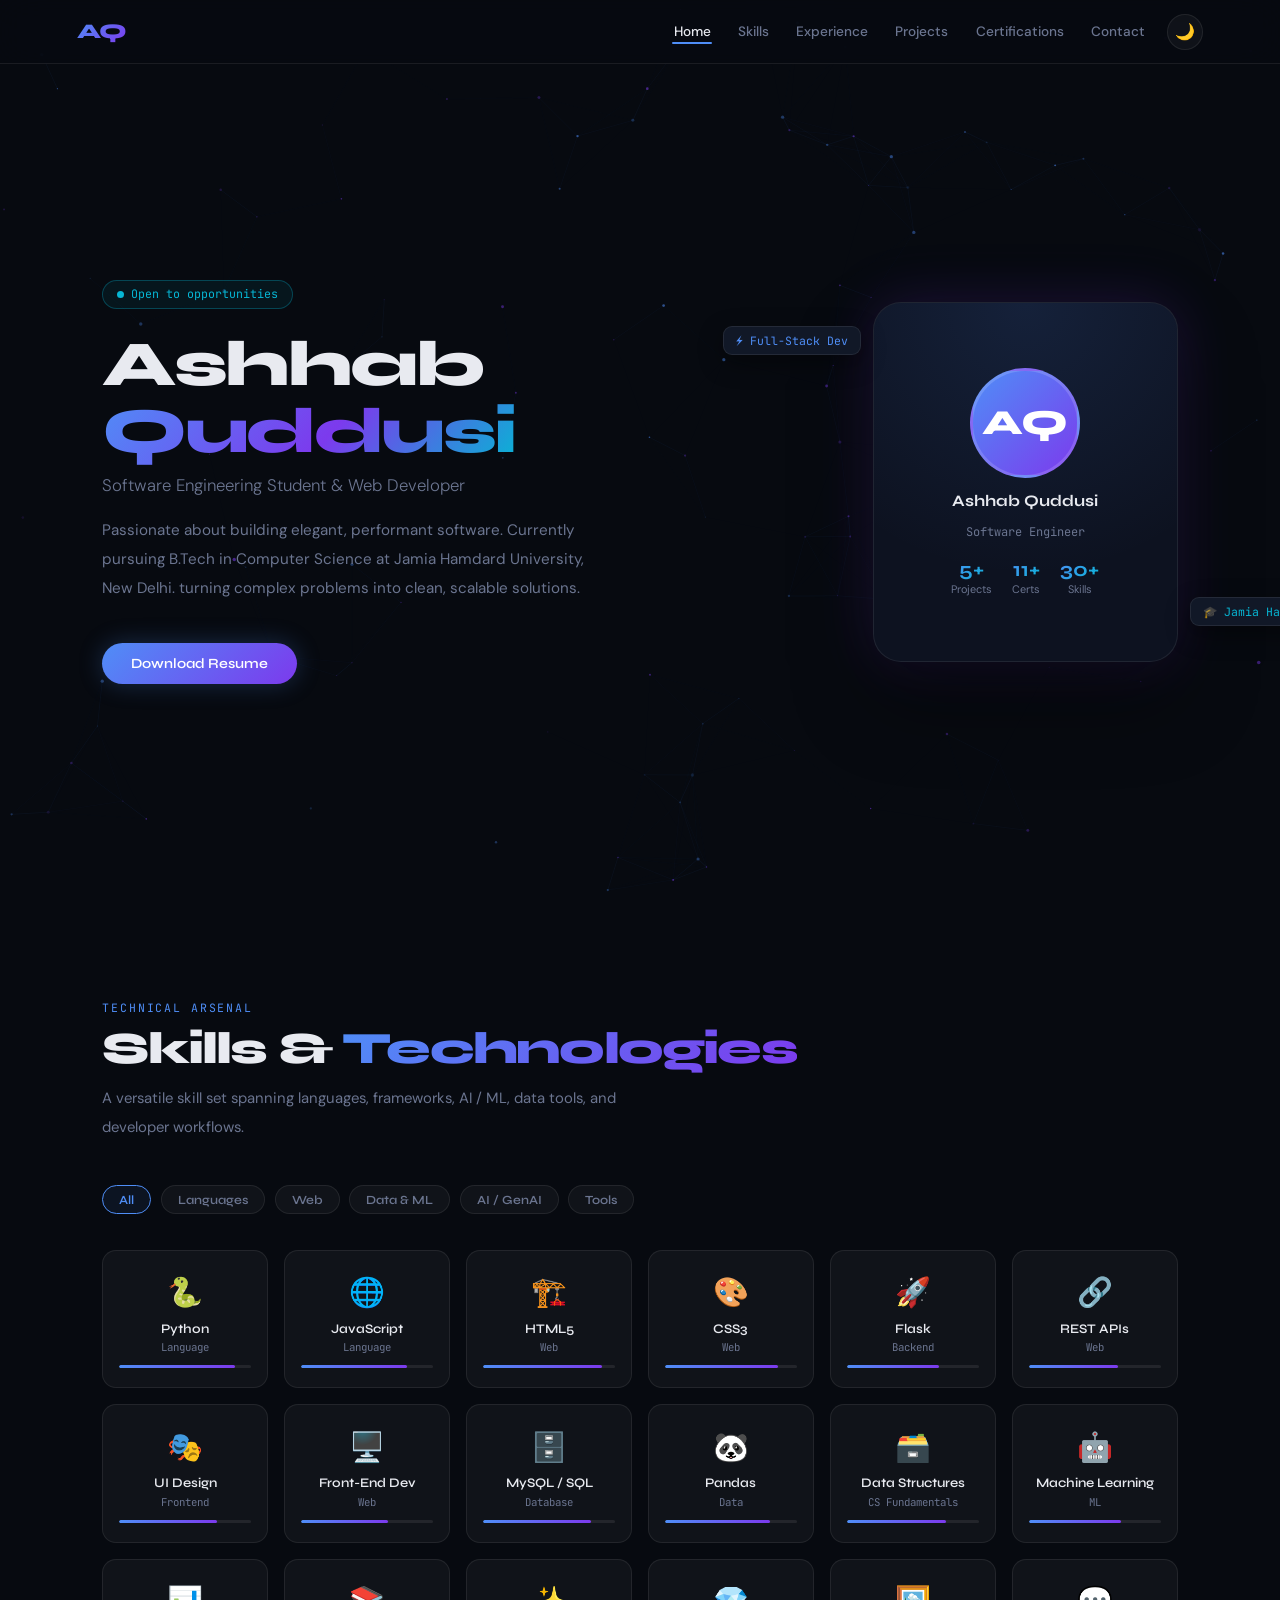
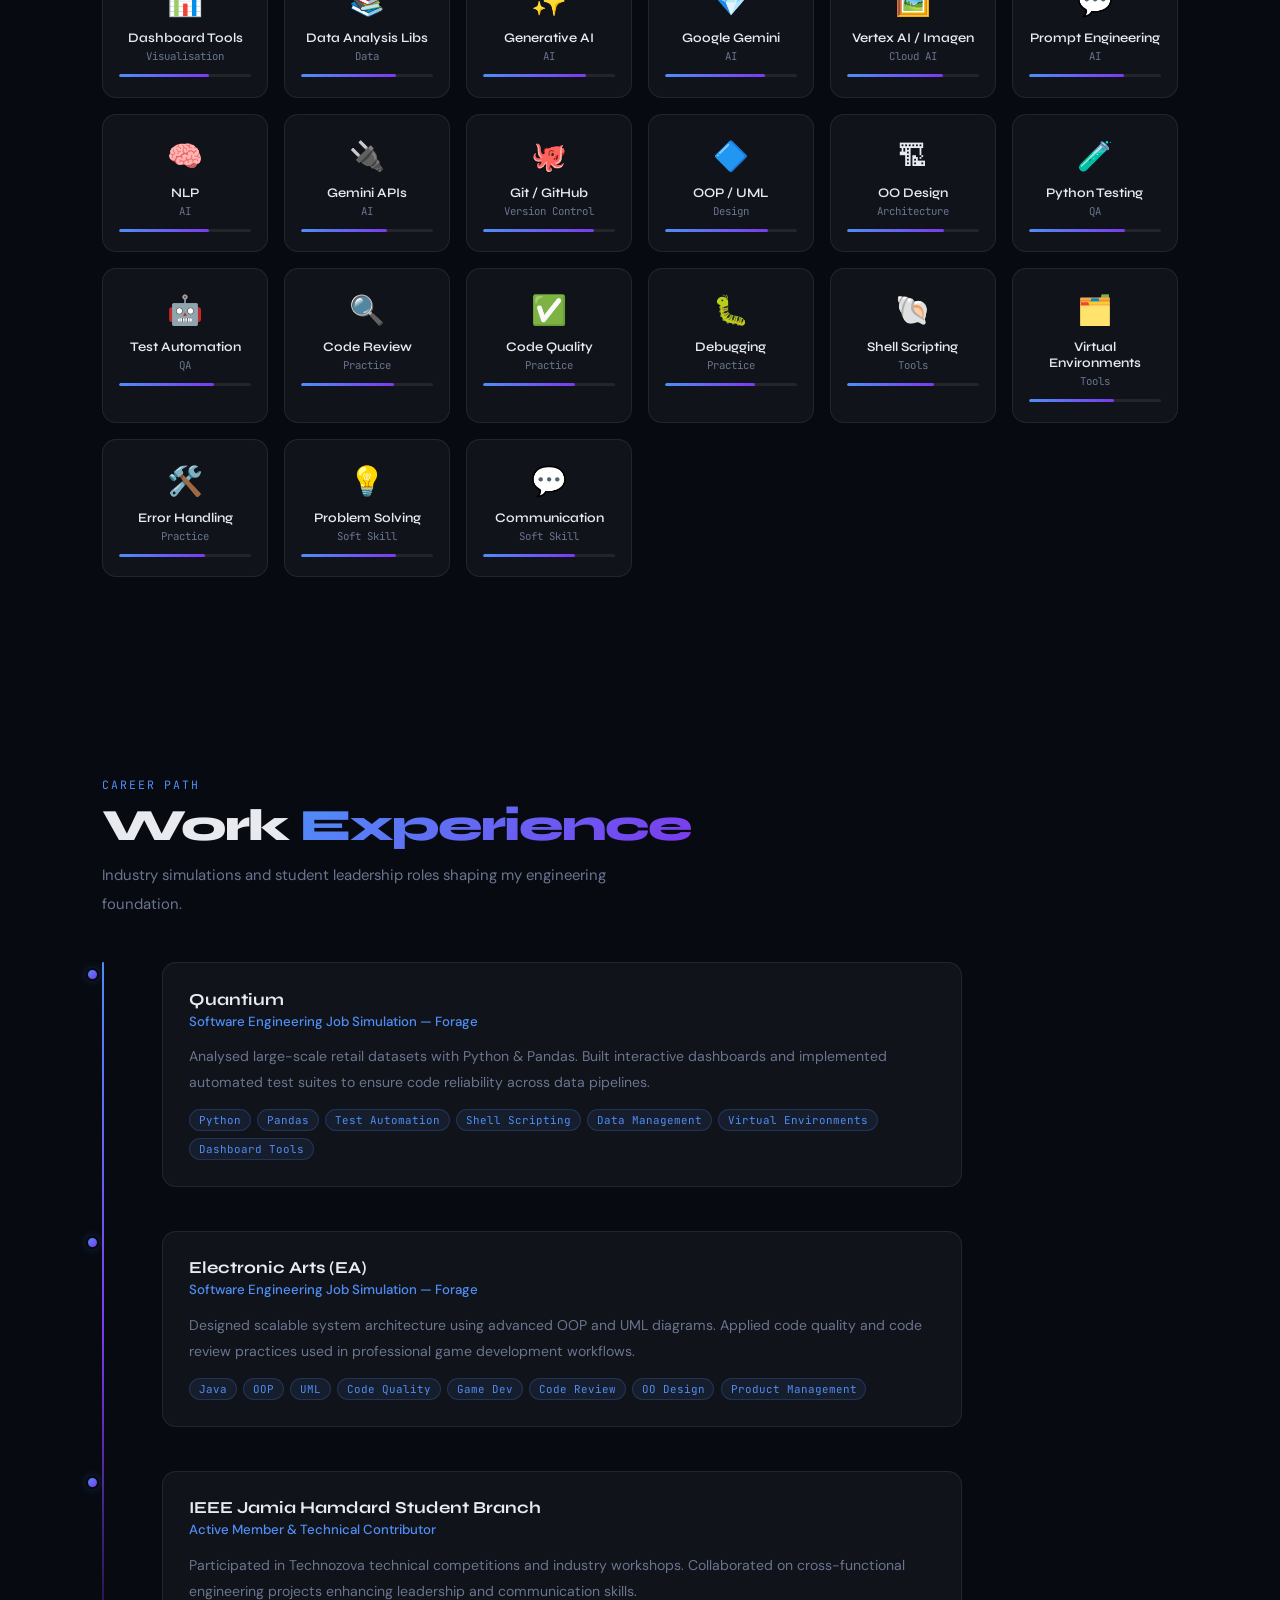
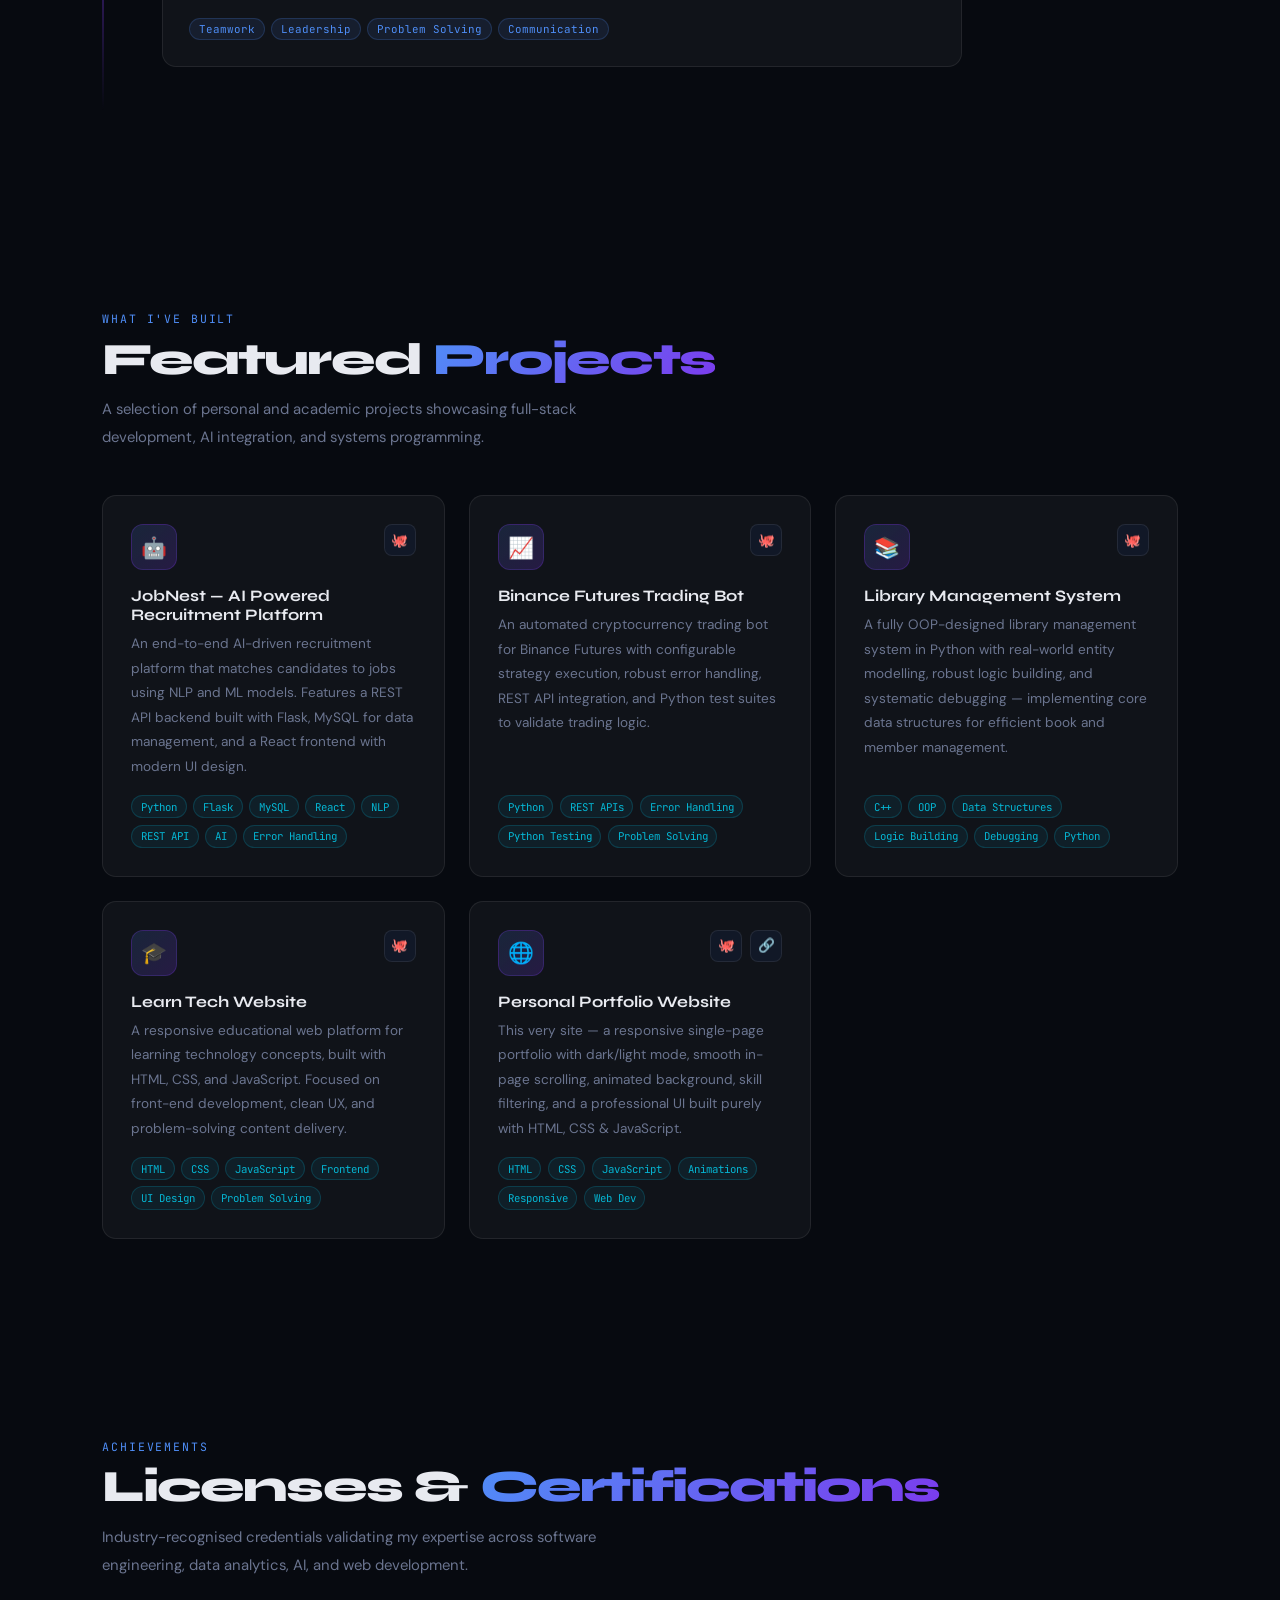
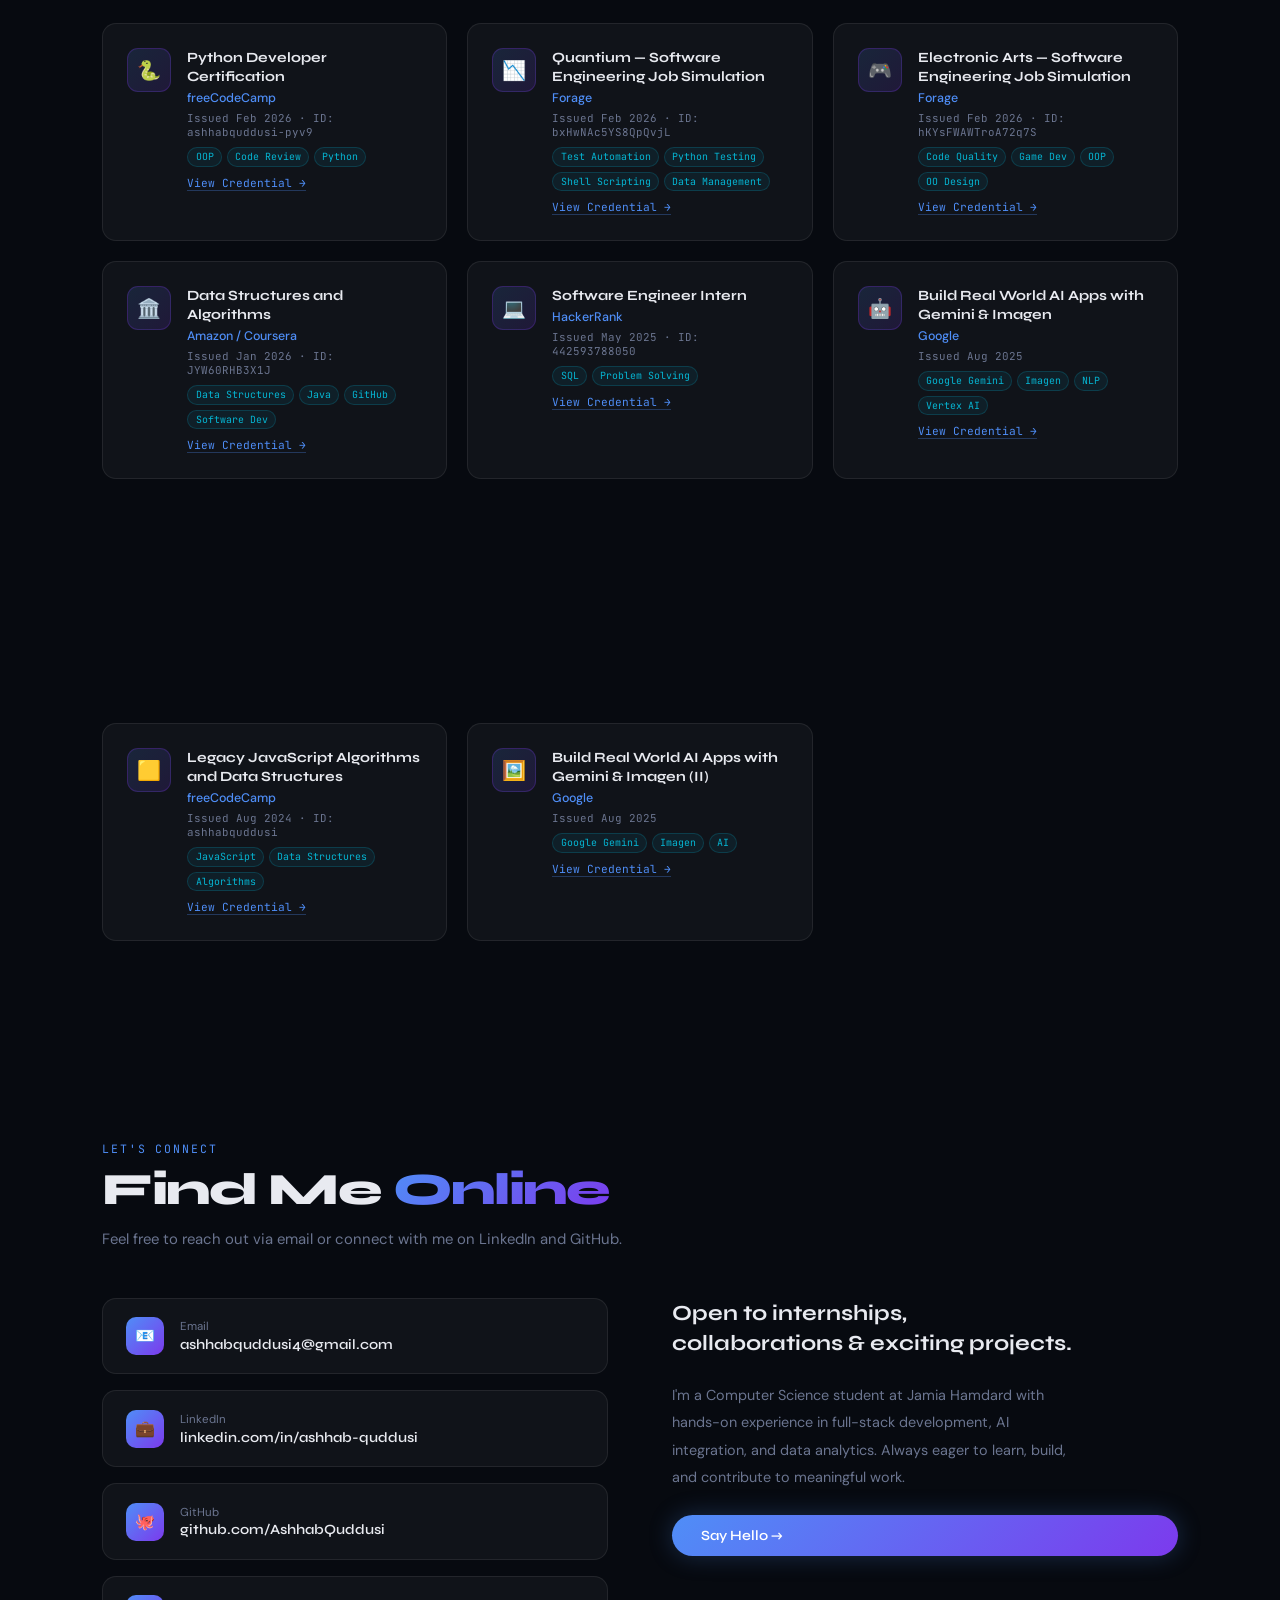
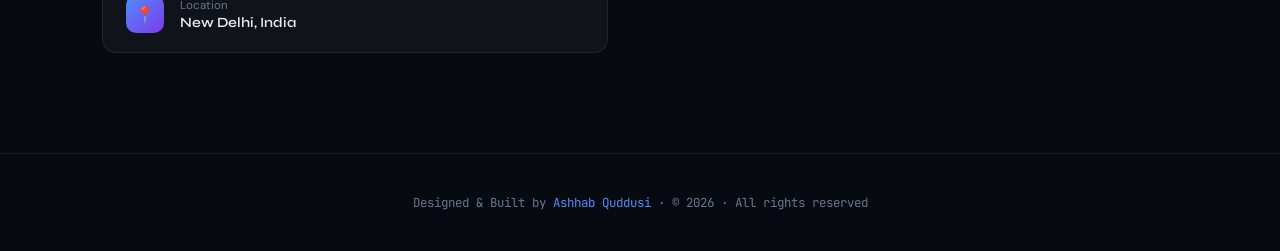
==== commit 4240dcba: "Update index.html" ====
--- a/index.html
+++ b/index.html
@@ -6,6 +6,7 @@
   ════════════════════════════════════════════════════════ -->
   <meta charset="UTF-8" />
   <meta name="google-site-verification" content="BfVStdMyx9eQ6Q37nNxColvM6l38yFELjq5np6rR0Mw" />
+  <meta name="google-site-verification" content="Z_so_9JoqLWMcLRLlVS-3Cc-iVOcg94zYAEl9pXRCrw" />
   <meta name="viewport" content="width=device-width, initial-scale=1.0" />
   <title>Ashhab Quddusi — Software Engineer</title>
   <meta name="description" content="Portfolio of Ashhab Quddusi — Software Engineering student, web developer, and AI enthusiast based in New Delhi, India." />
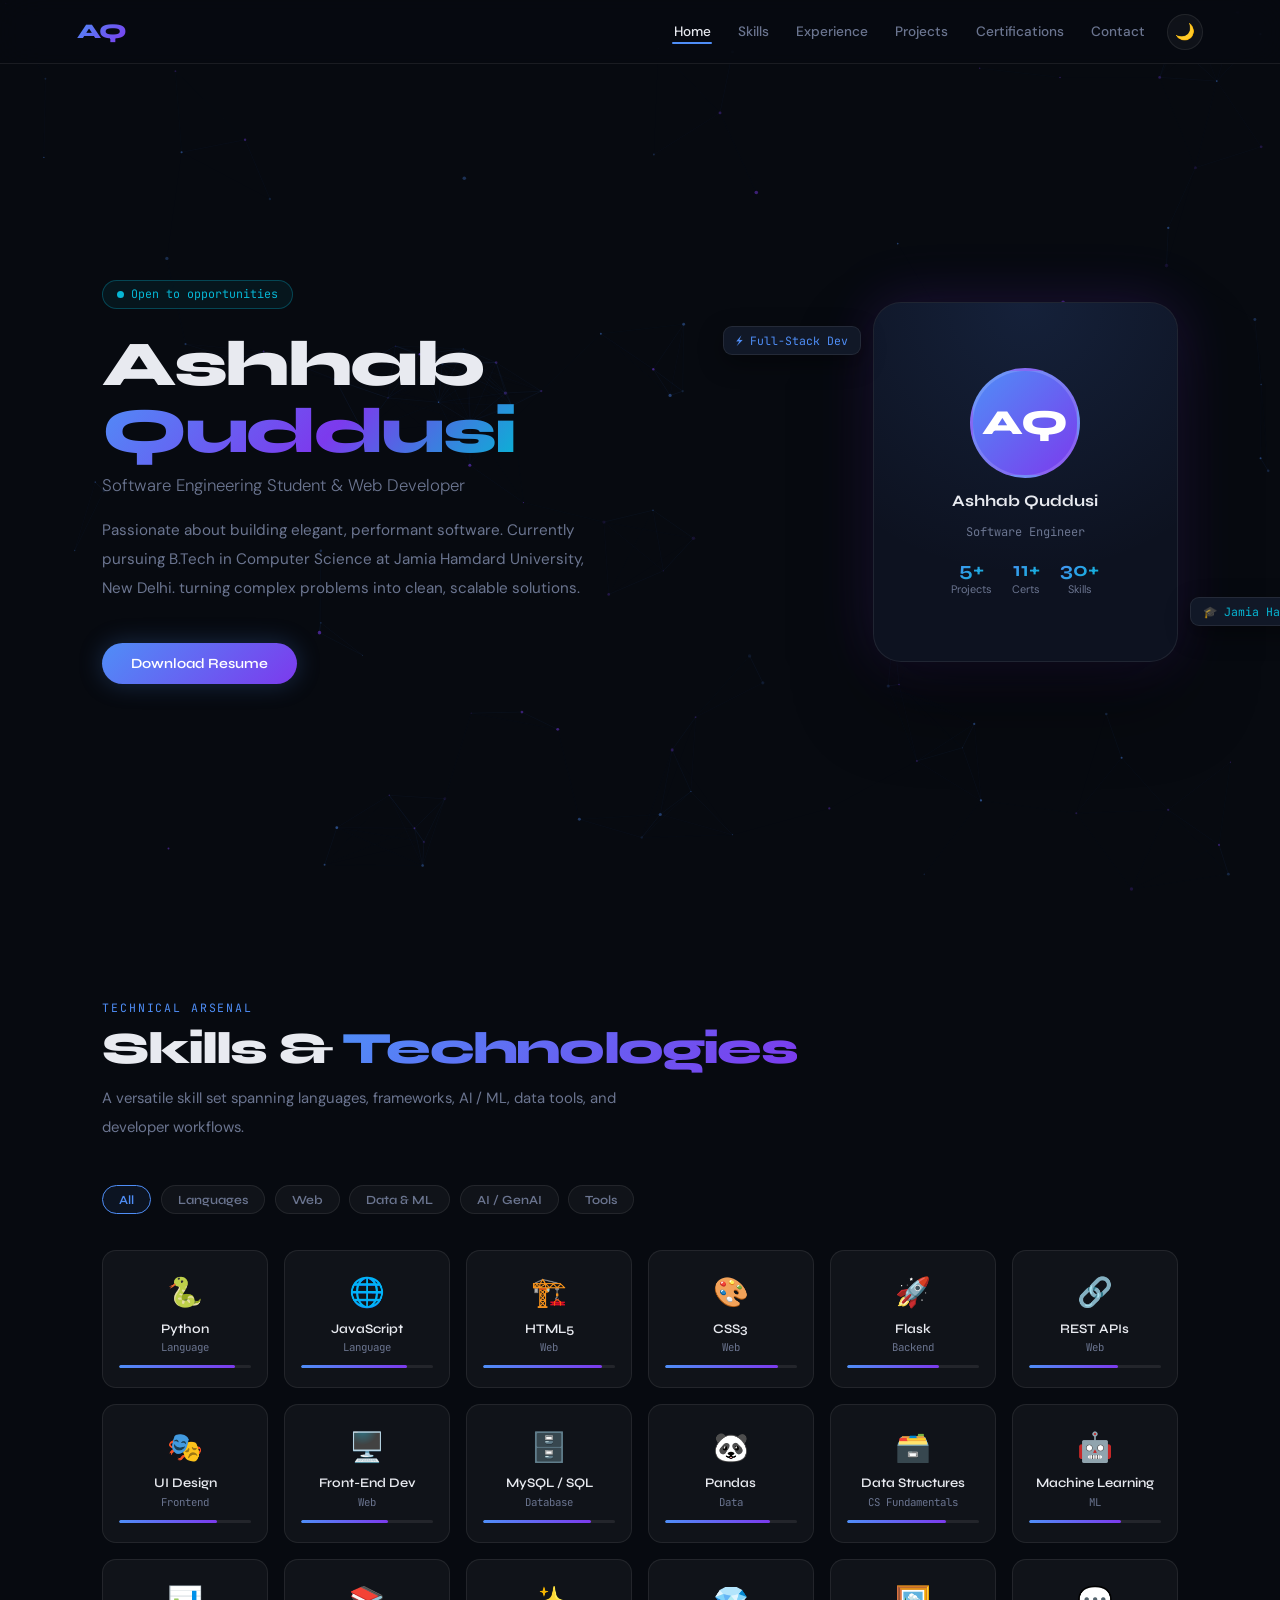
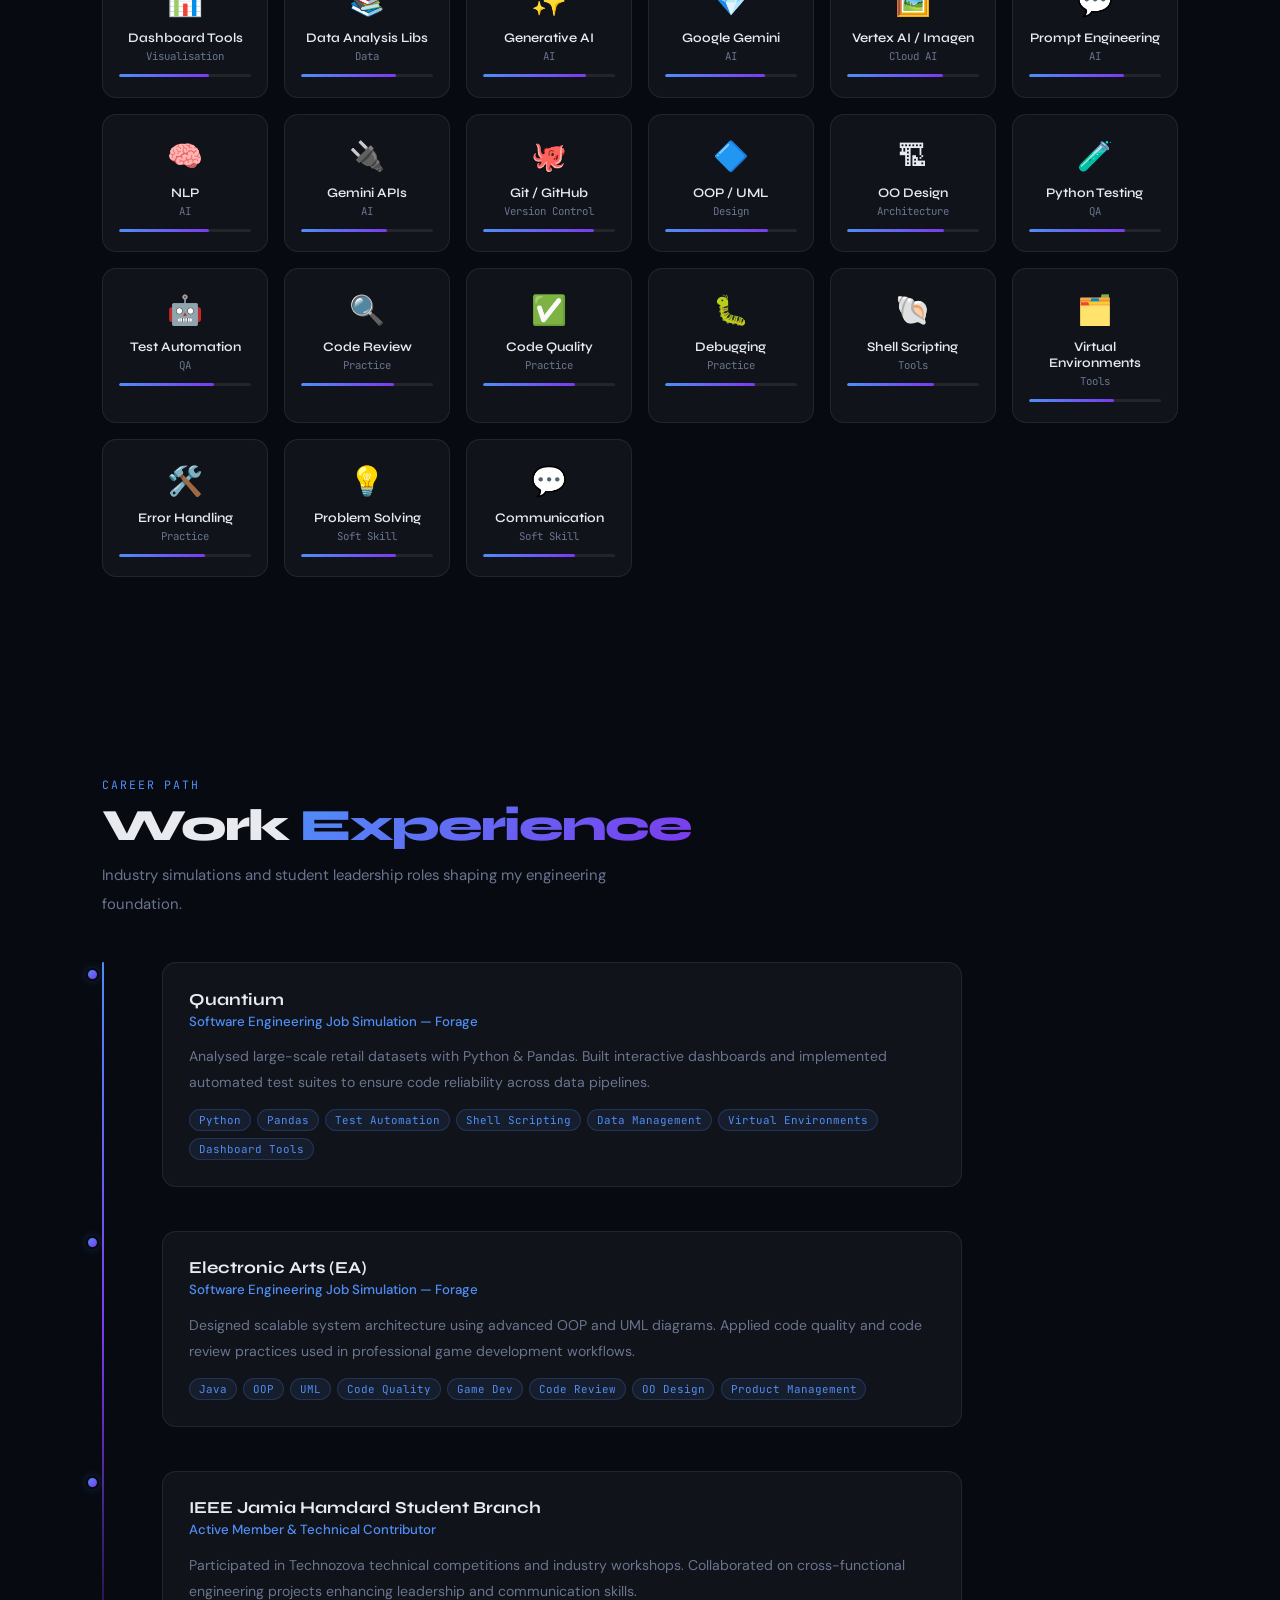
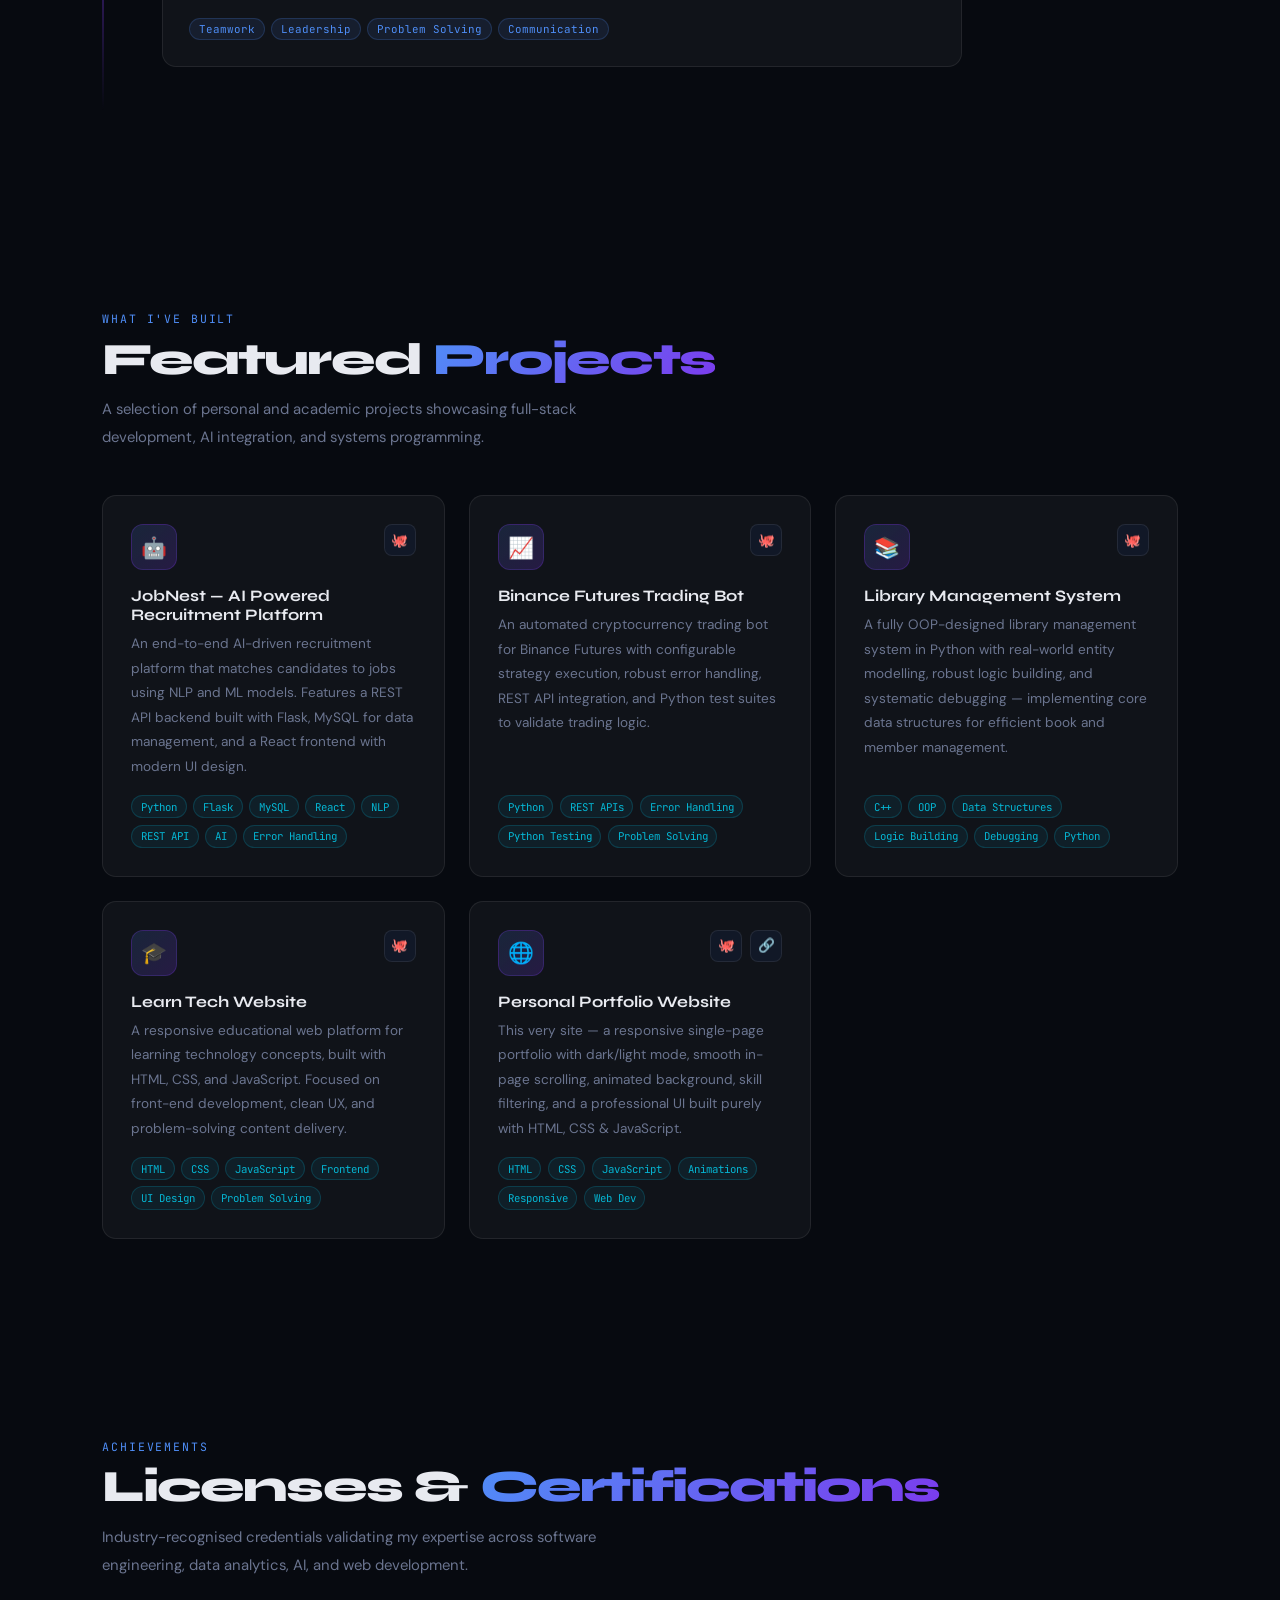
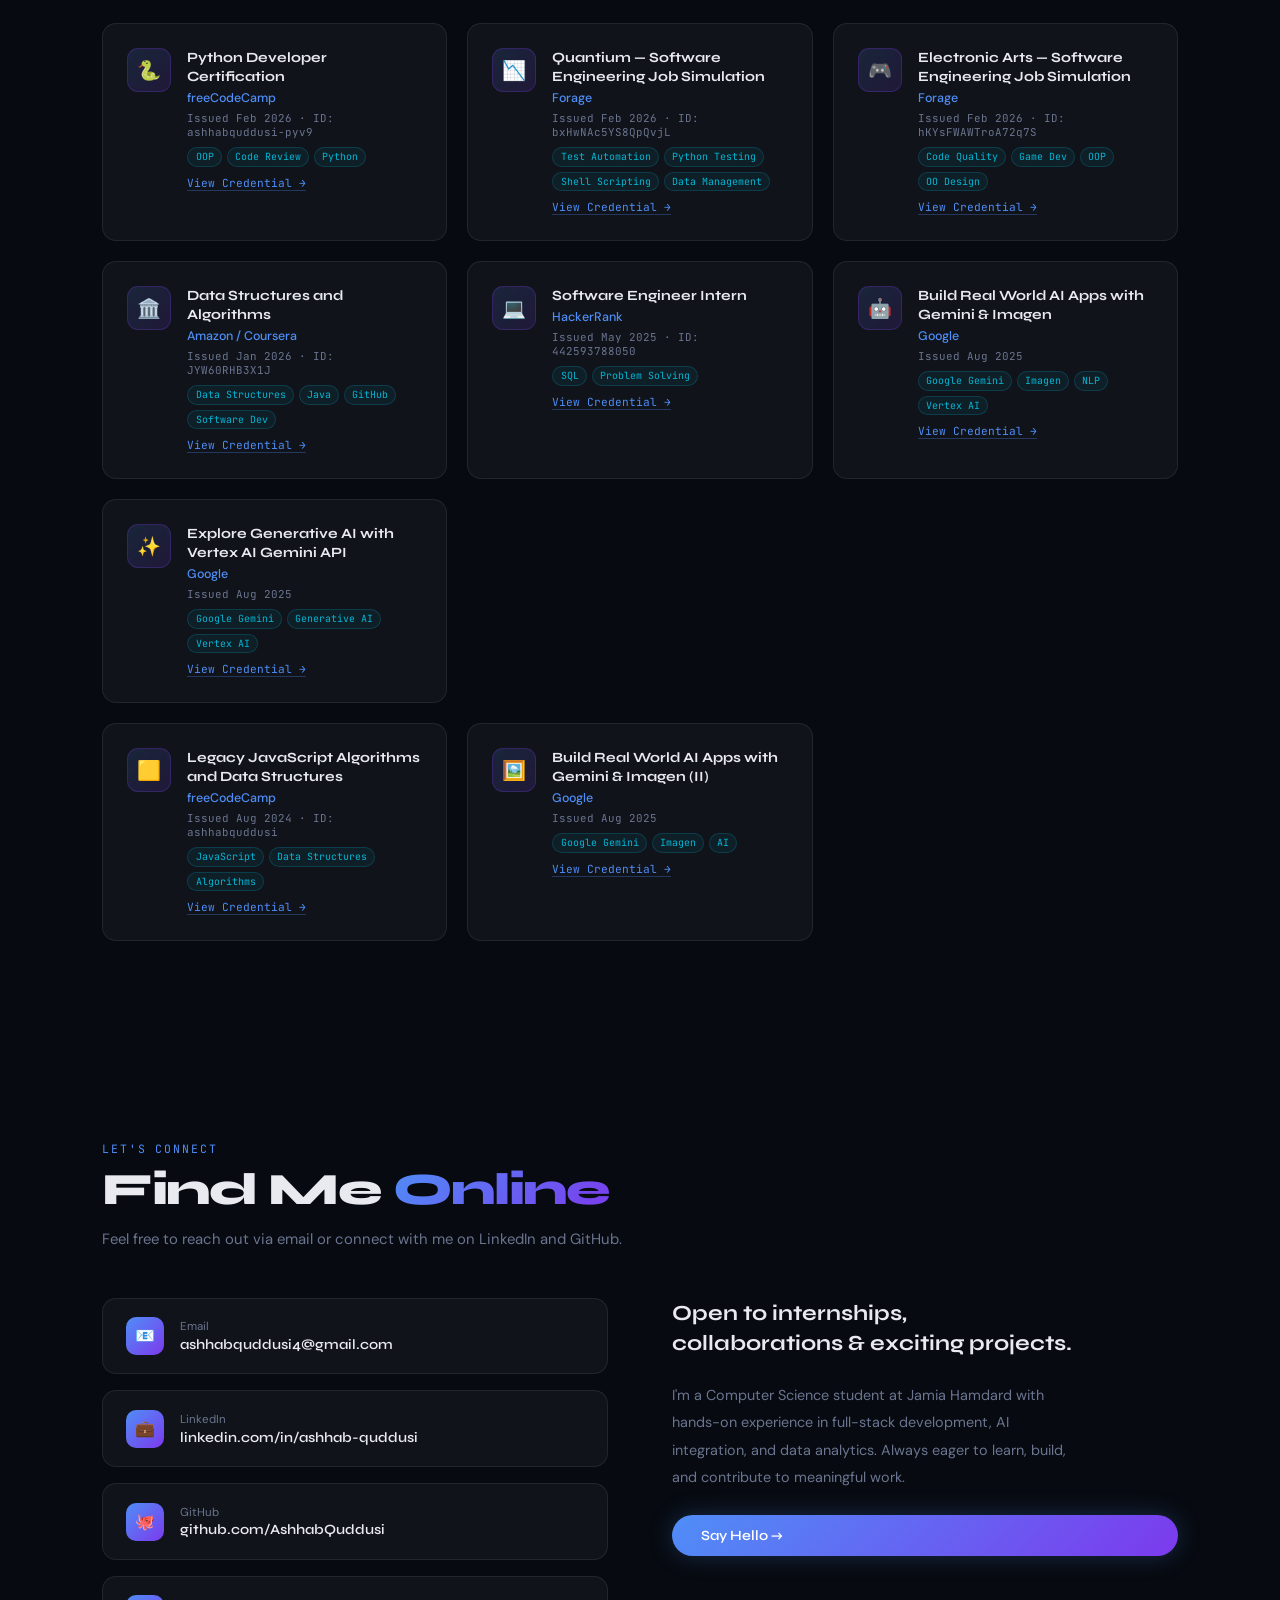
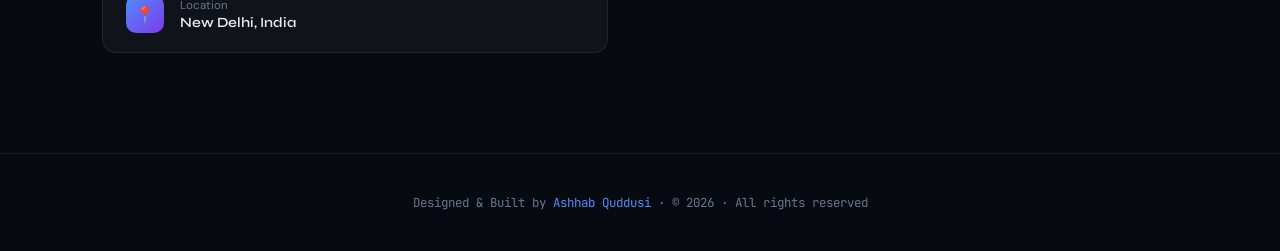
==== commit 53e9701f: "Update index.html" ====
--- a/index.html
+++ b/index.html
@@ -7,6 +7,8 @@
   <meta charset="UTF-8" />
   <meta name="google-site-verification" content="BfVStdMyx9eQ6Q37nNxColvM6l38yFELjq5np6rR0Mw" />
   <meta name="google-site-verification" content="Z_so_9JoqLWMcLRLlVS-3Cc-iVOcg94zYAEl9pXRCrw" />
+  <link rel="canonical" href="https://ashhabquddusi.vercel.app/" />
+  <meta name="robots" content="index, follow" />
   <meta name="viewport" content="width=device-width, initial-scale=1.0" />
   <title>Ashhab Quddusi — Software Engineer</title>
   <meta name="description" content="Portfolio of Ashhab Quddusi — Software Engineering student, web developer, and AI enthusiast based in New Delhi, India." />
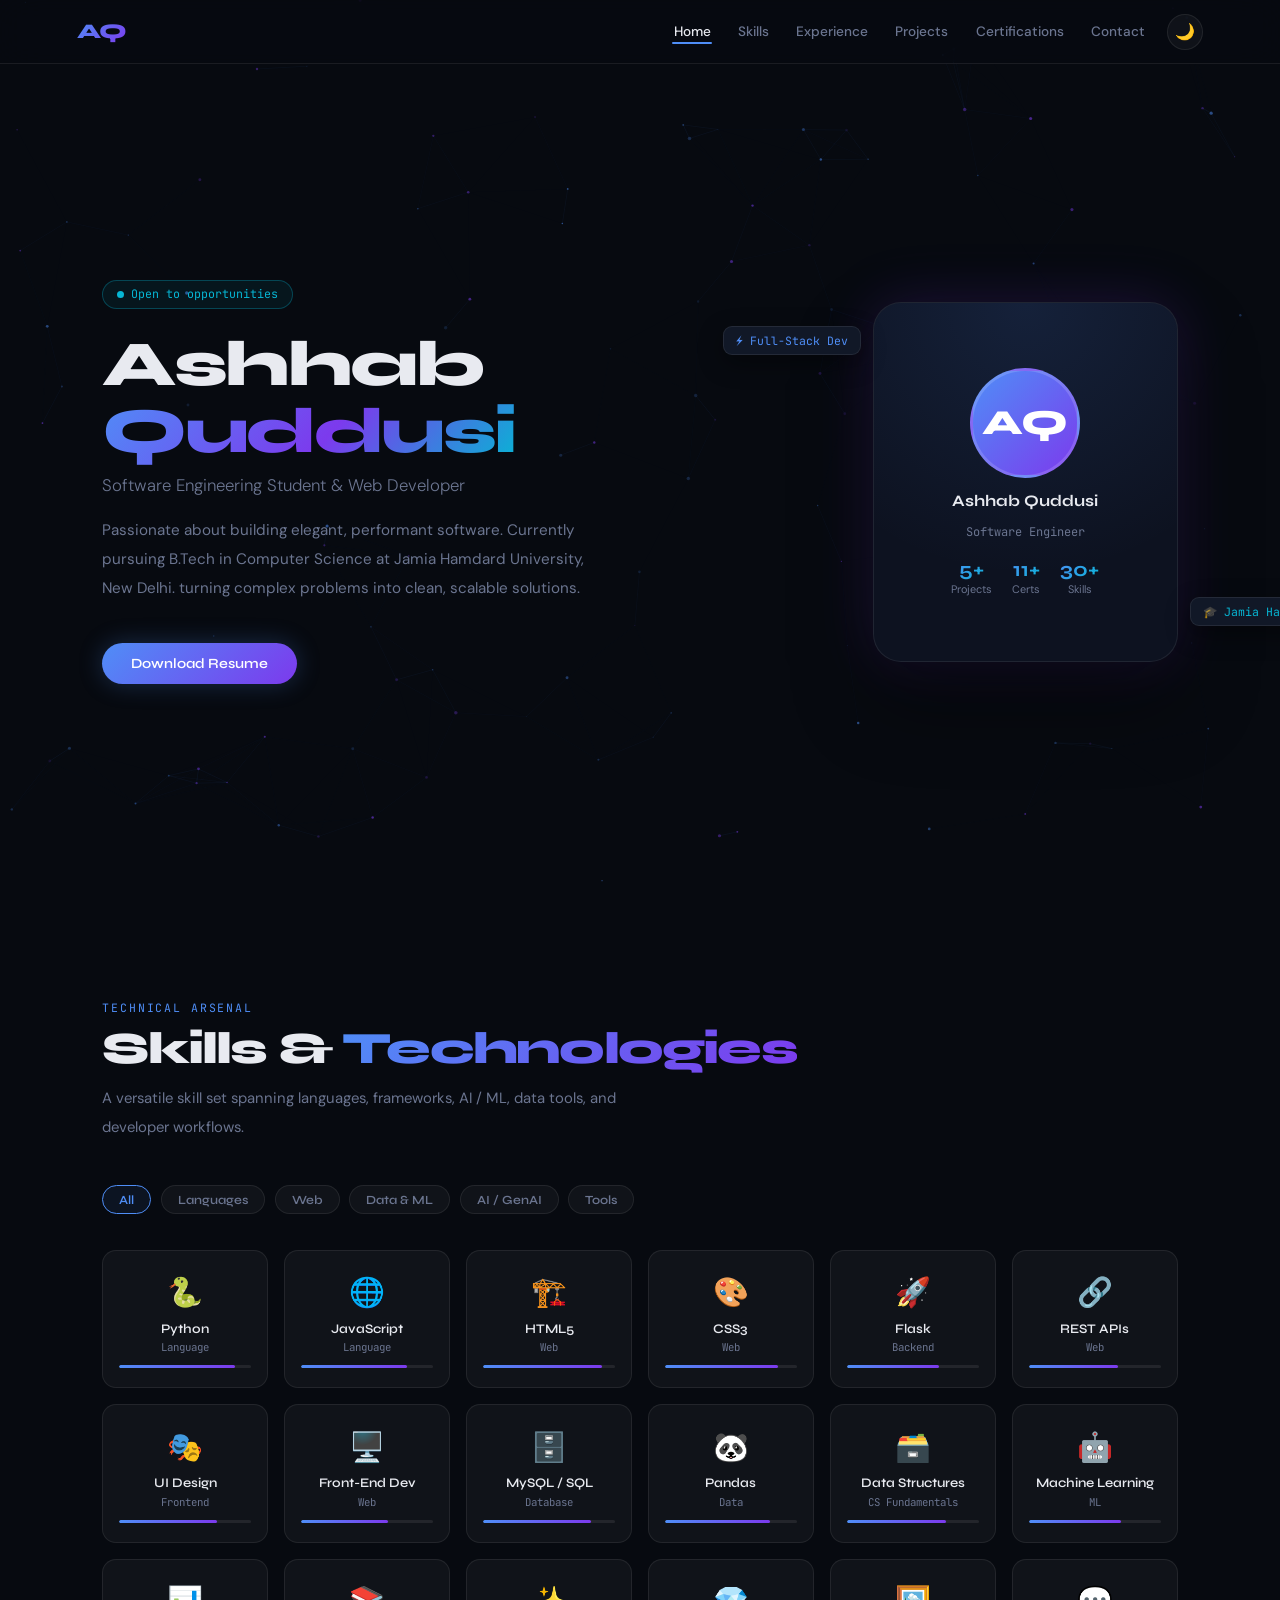
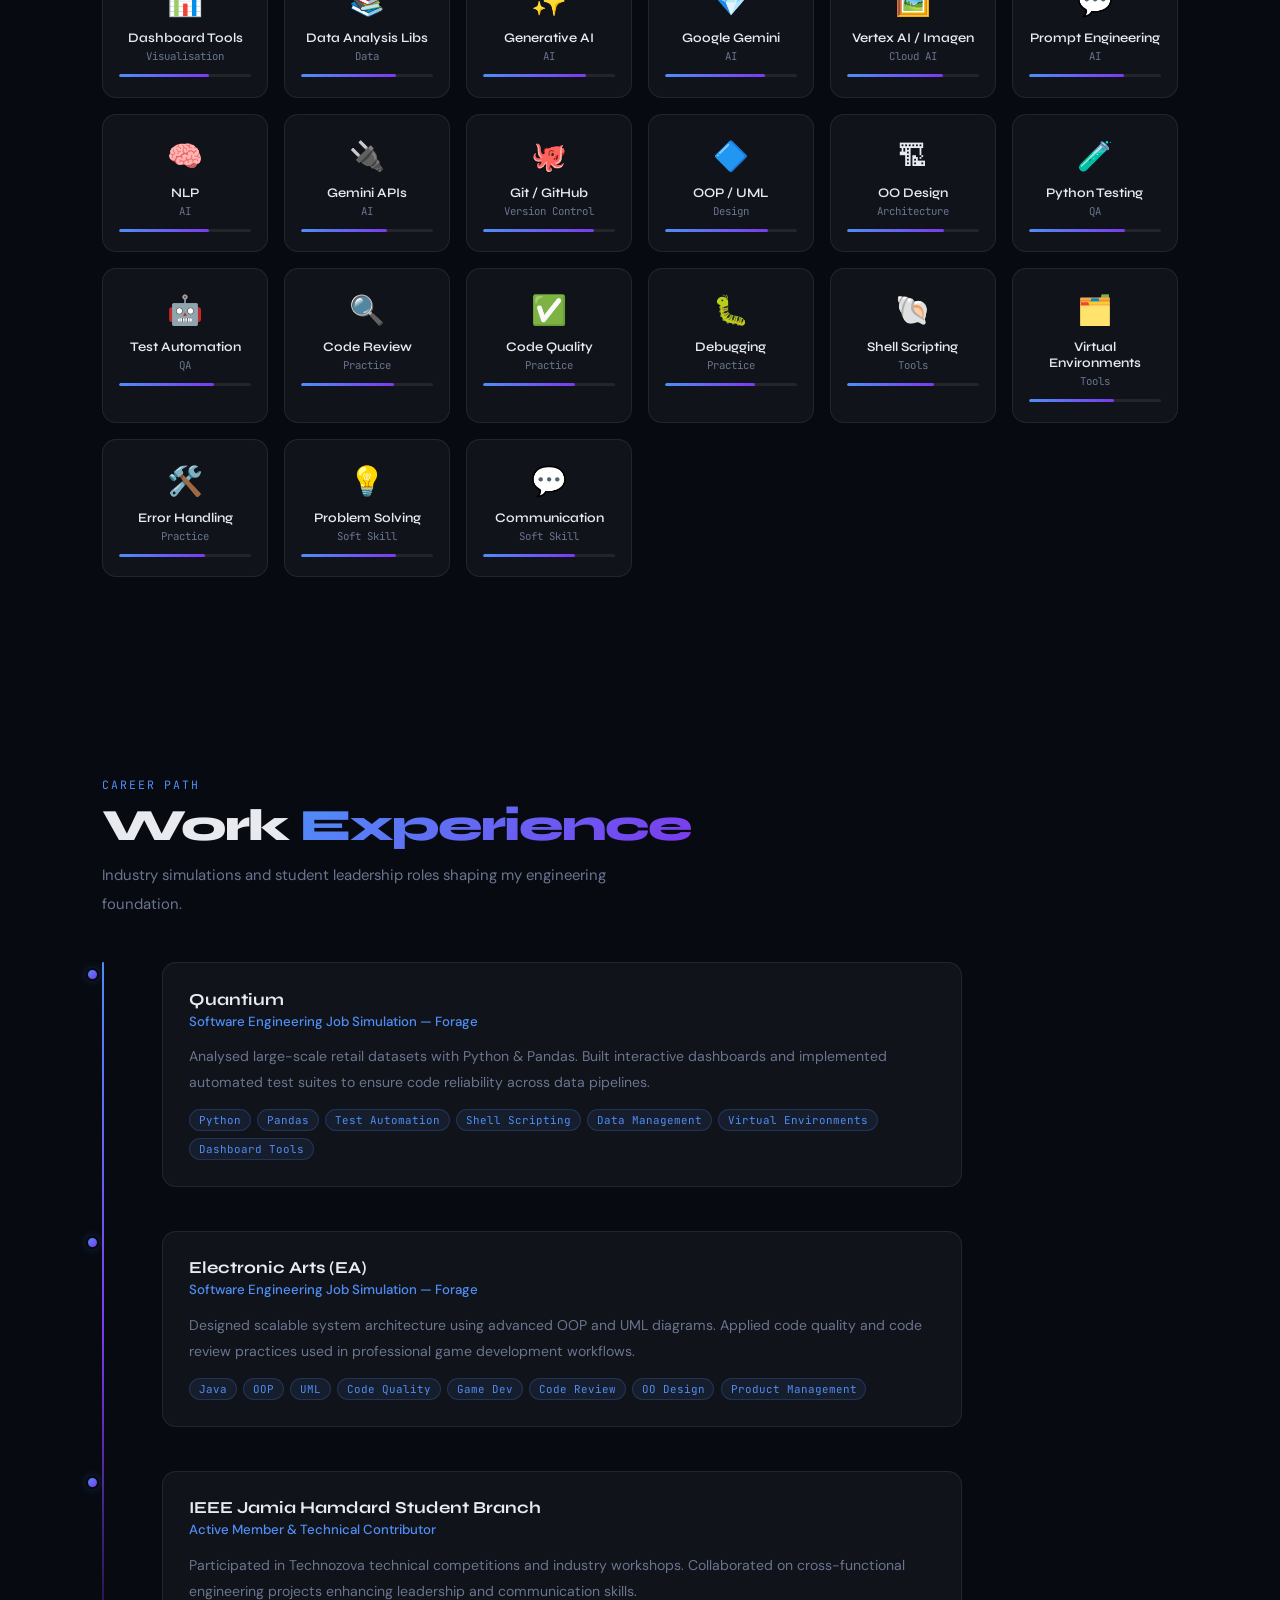
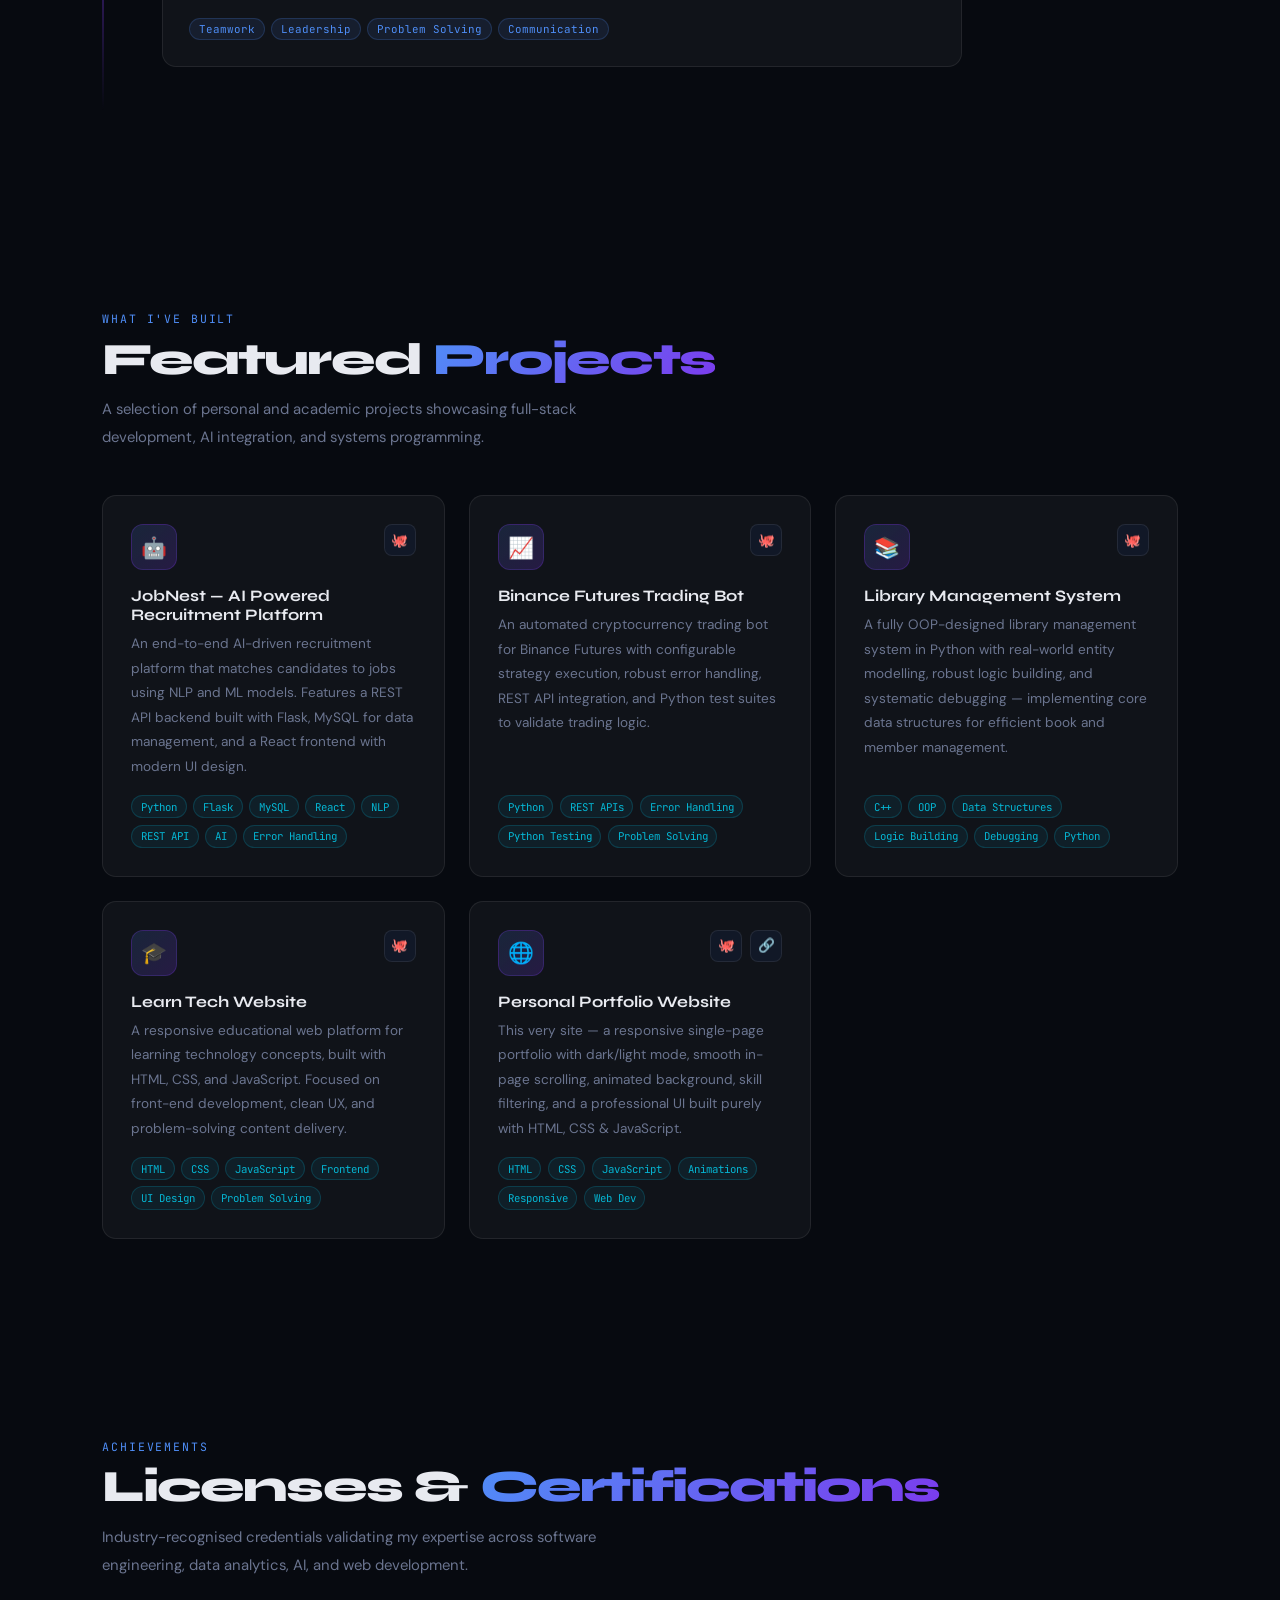
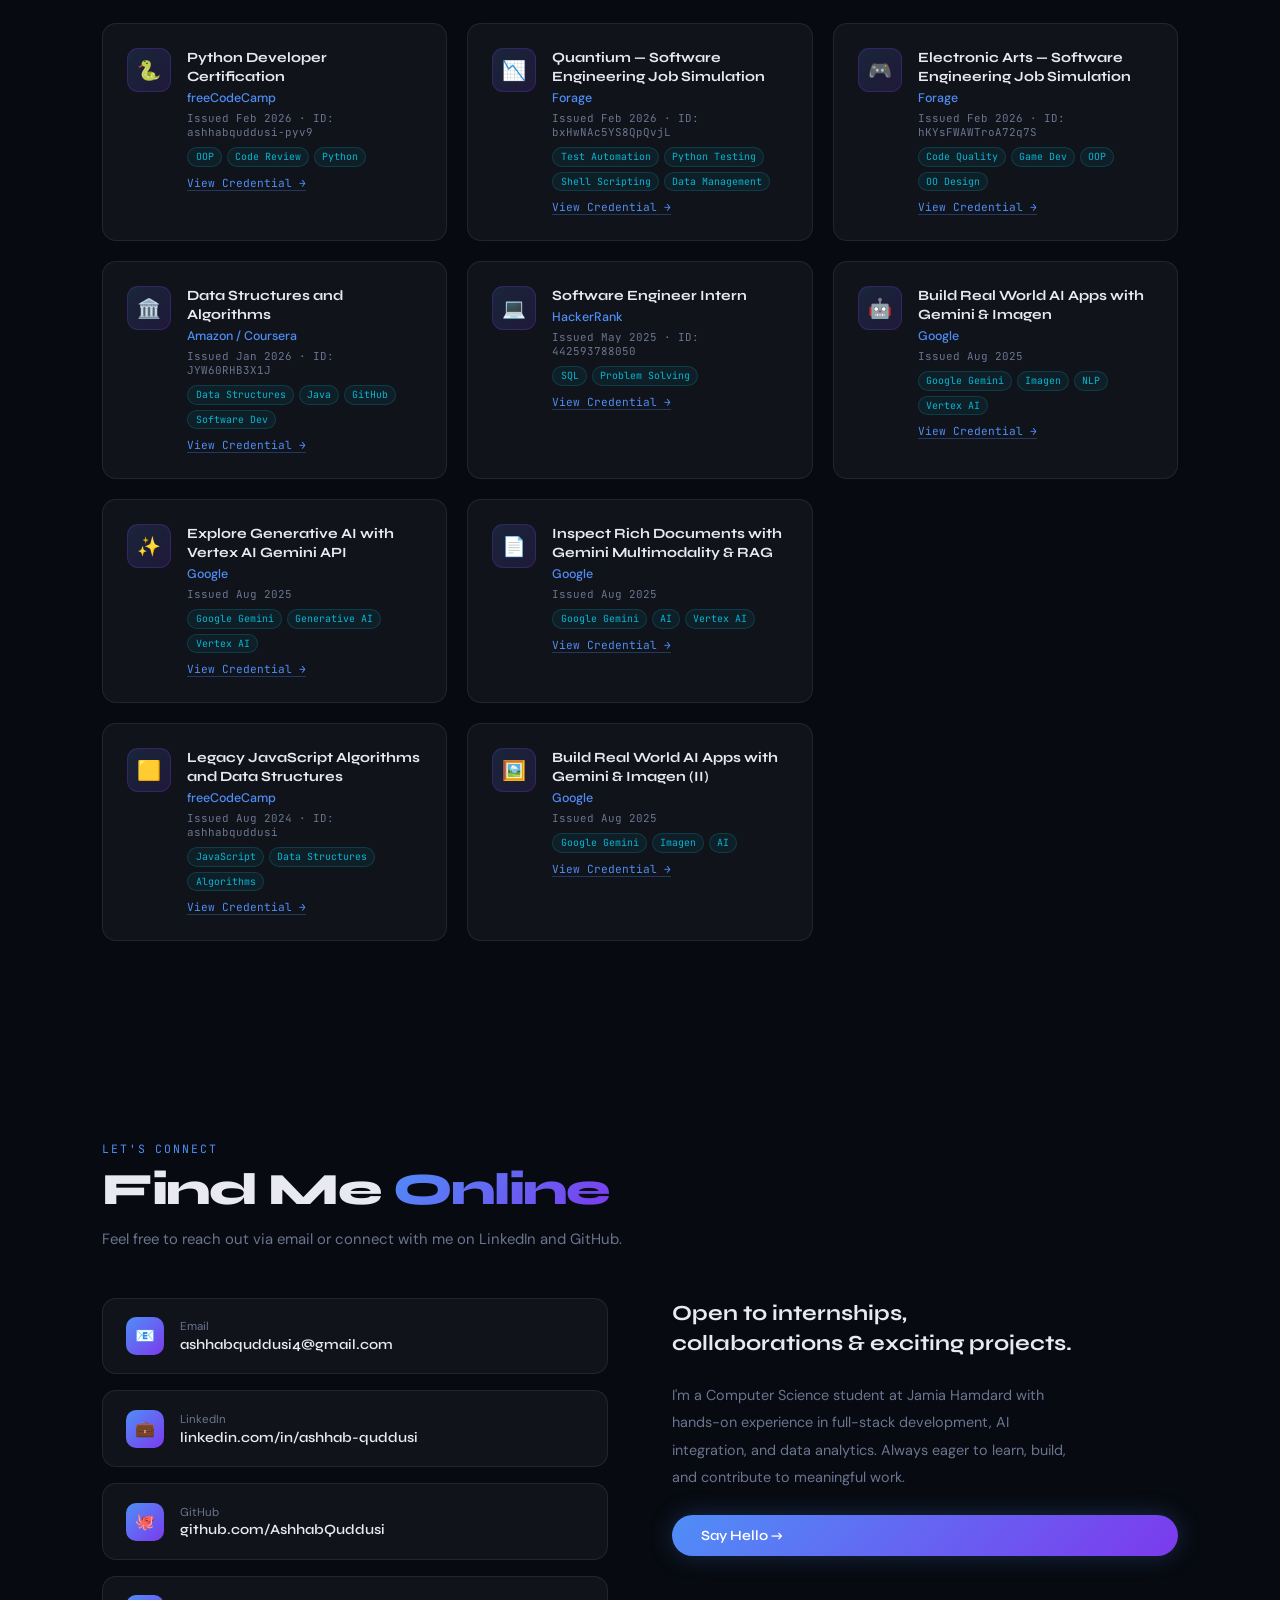
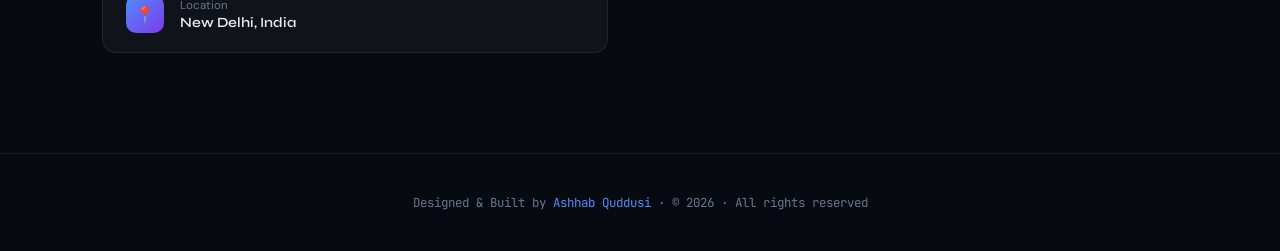
==== commit 48011bad: "Update index.html" ====
--- a/index.html
+++ b/index.html
@@ -12,6 +12,40 @@
   <meta name="viewport" content="width=device-width, initial-scale=1.0" />
   <title>Ashhab Quddusi — Software Engineer</title>
   <meta name="description" content="Portfolio of Ashhab Quddusi — Software Engineering student, web developer, and AI enthusiast based in New Delhi, India." />
+<!-- Favicon -->
+<link rel="icon" type="image/png" href="/favicon.png" />
+
+<!-- Open Graph Meta Tags (used by Google, LinkedIn, WhatsApp, Facebook) -->
+<meta property="og:type" content="website" />
+<meta property="og:url" content="https://ashhabquddusi.vercel.app/" />
+<meta property="og:title" content="Ashhab Quddusi — Software Engineer" />
+<meta
+  property="og:description"
+  content="Software Engineering Student, Web Developer, and AI Enthusiast based in New Delhi, India."
+/>
+<meta
+  property="og:image"
+  content="https://ashhabquddusi.vercel.app/profile-preview.png"
+/>
+<meta property="og:image:width" content="1200" />
+<meta property="og:image:height" content="630" />
+<meta property="og:image:type" content="image/png" />
+
+<!-- Twitter Card Meta Tags -->
+<meta name="twitter:card" content="summary_large_image" />
+<meta name="twitter:url" content="https://ashhabquddusi.vercel.app/" />
+<meta name="twitter:title" content="Ashhab Quddusi — Software Engineer" />
+<meta
+  name="twitter:description"
+  content="Software Engineering Student, Web Developer, and AI Enthusiast."
+/>
+<meta
+  name="twitter:image"
+  content="https://ashhabquddusi.vercel.app/profile-preview.png"
+/>
+
+<!-- Theme Color -->
+<meta name="theme-color" content="#0a0a0f" />
 
   <!-- ═══════════════════════════════════════════════════════
        GOOGLE FONTS
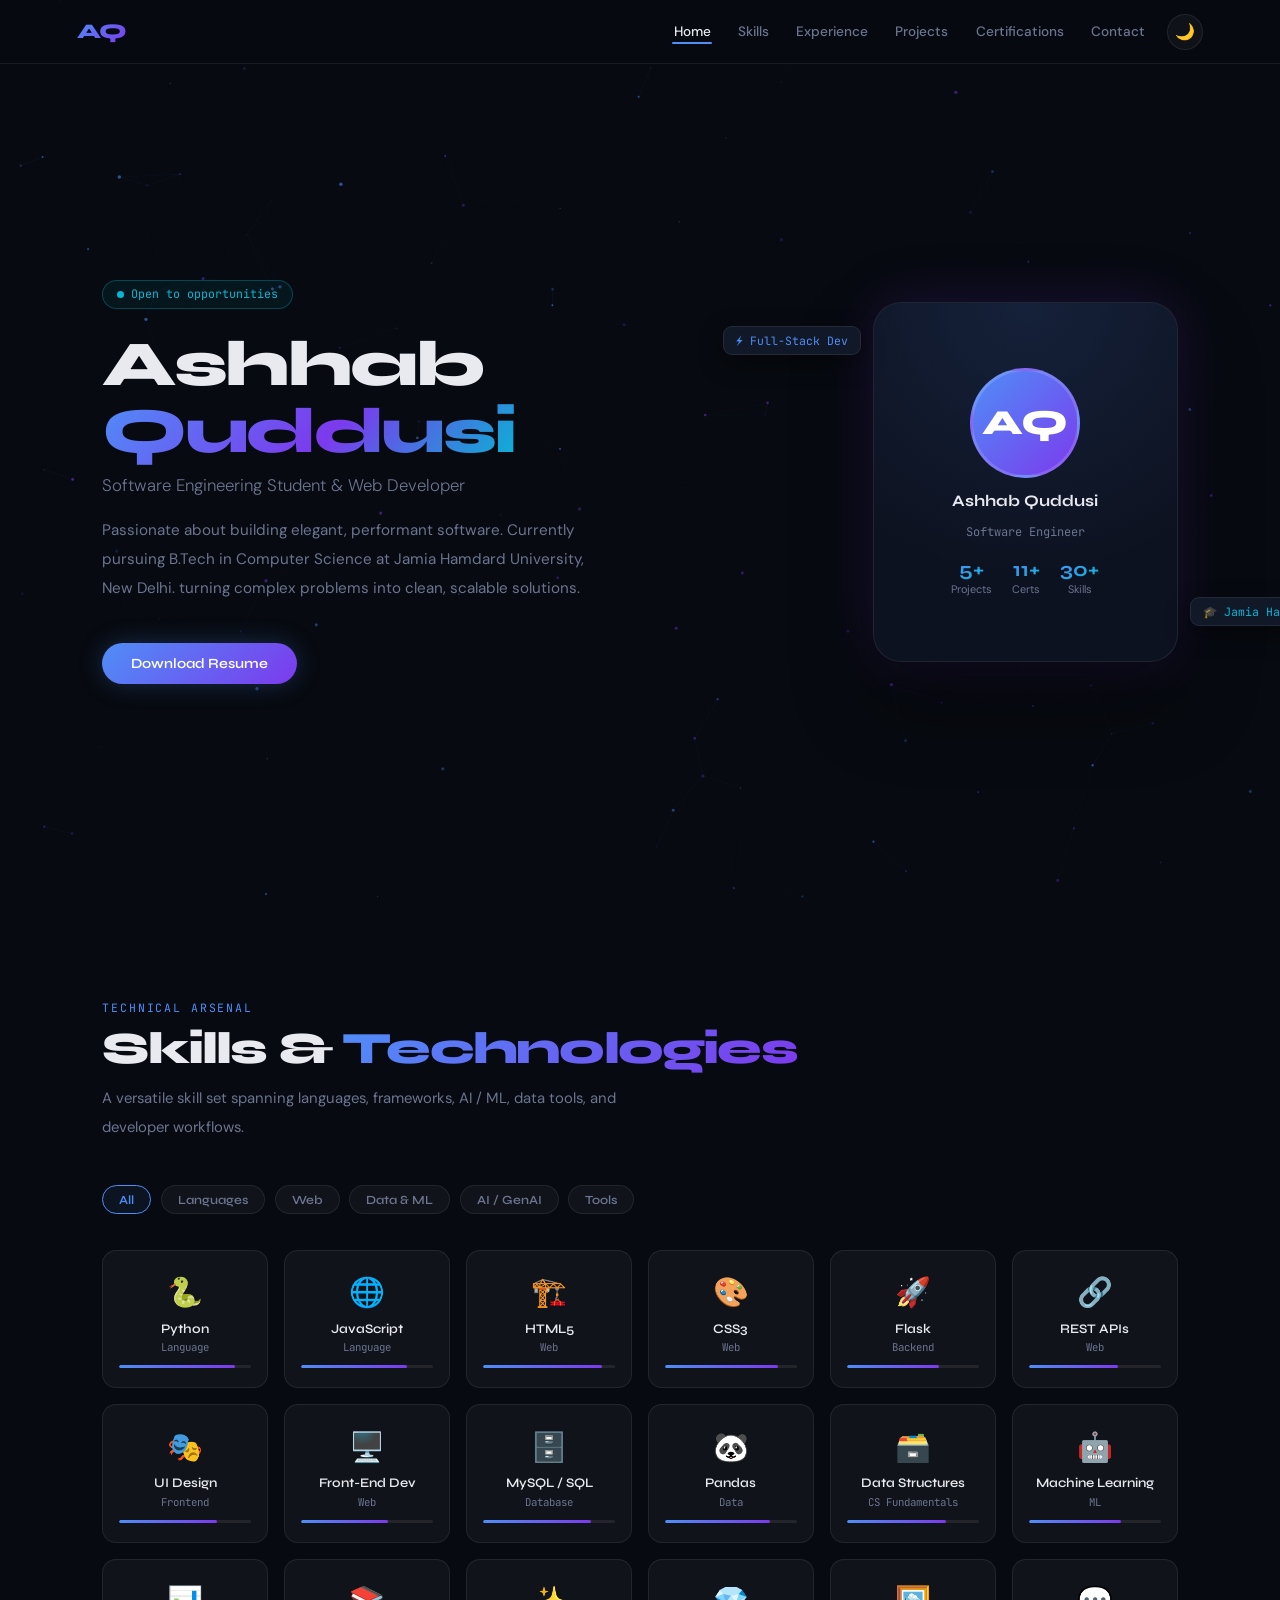
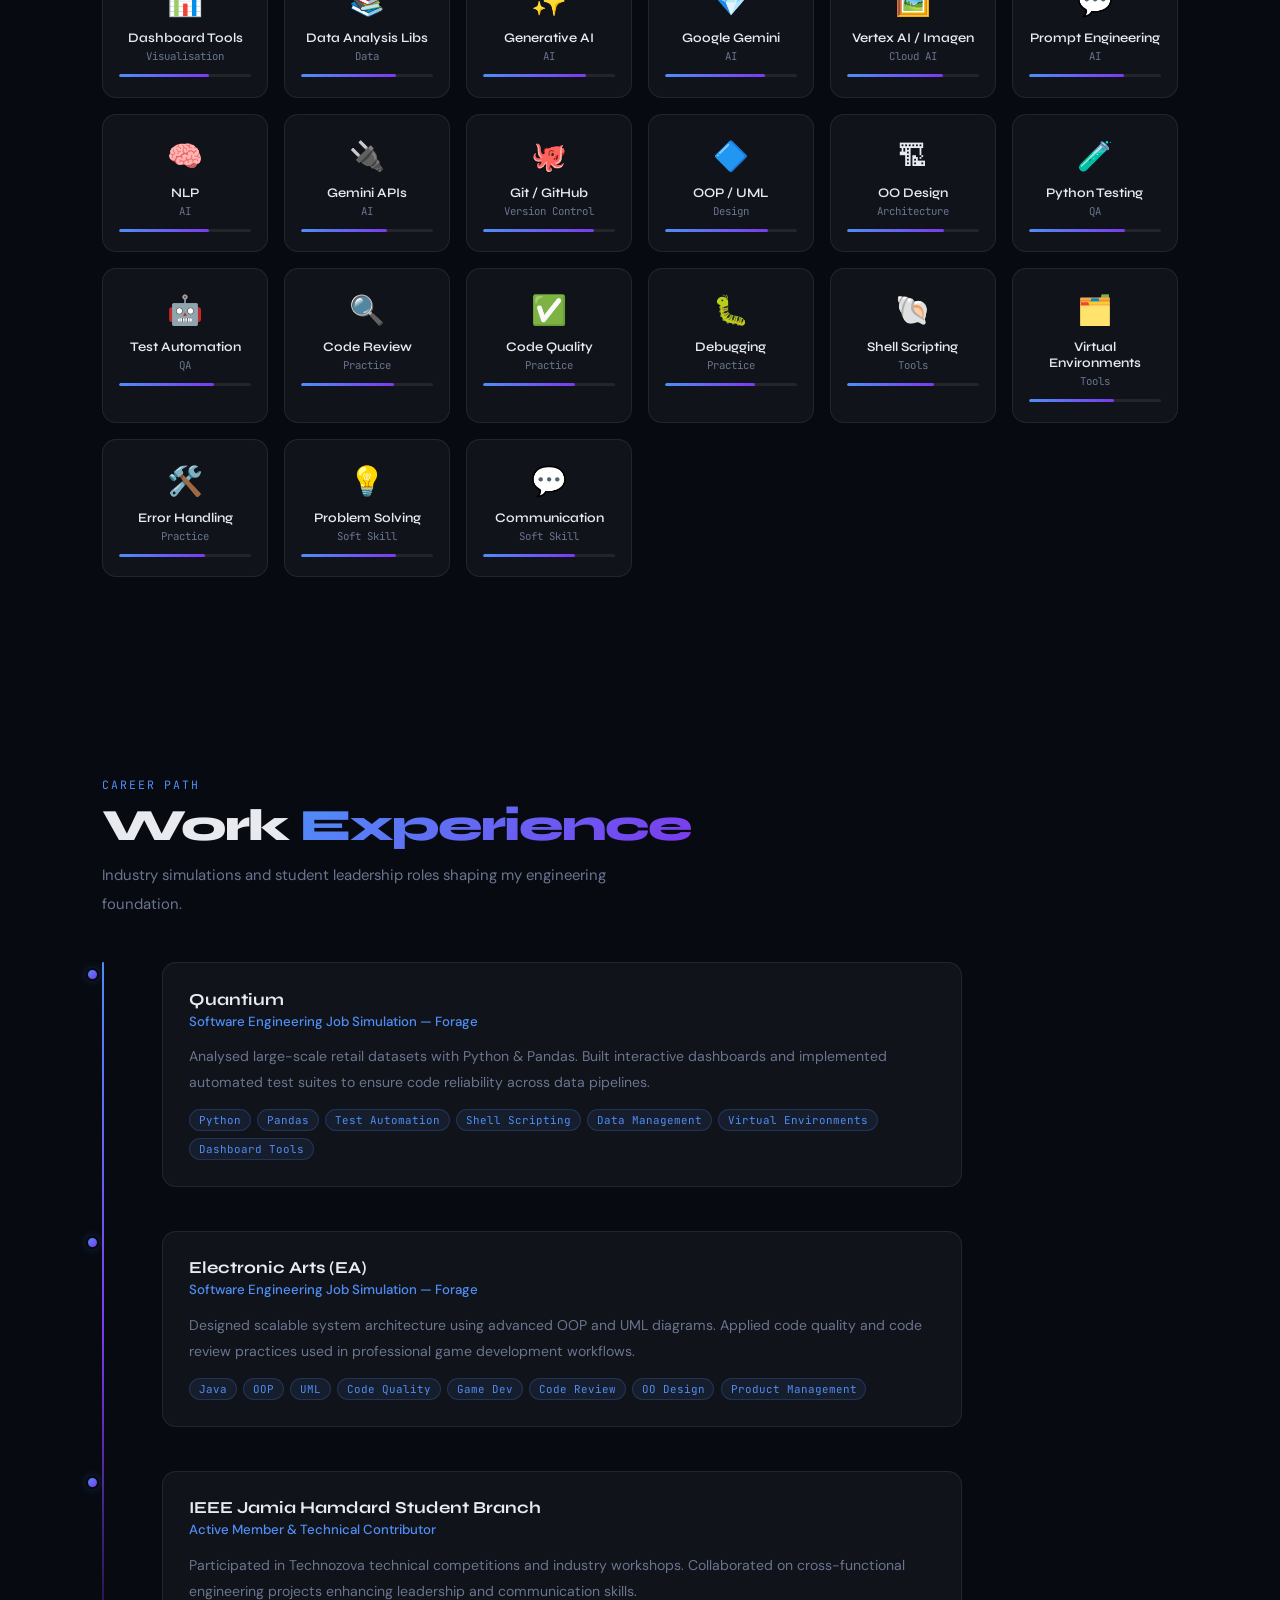
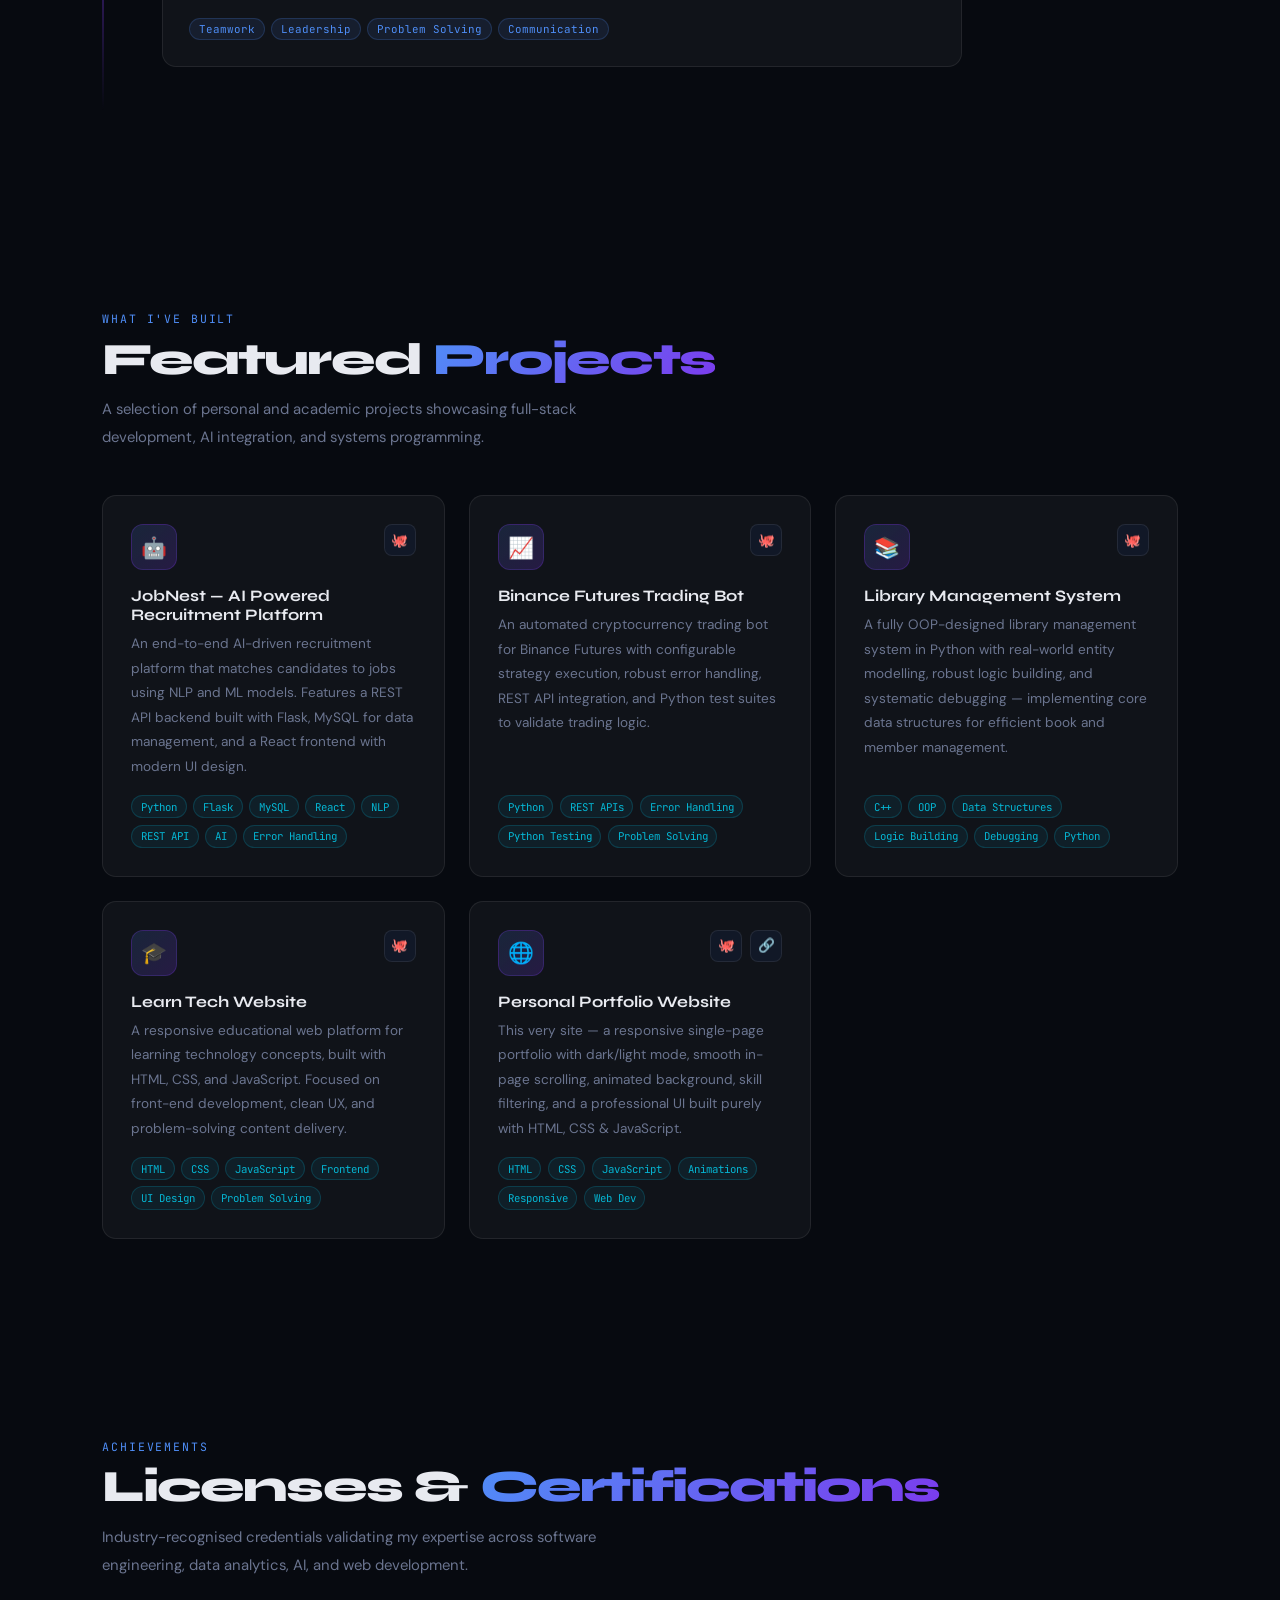
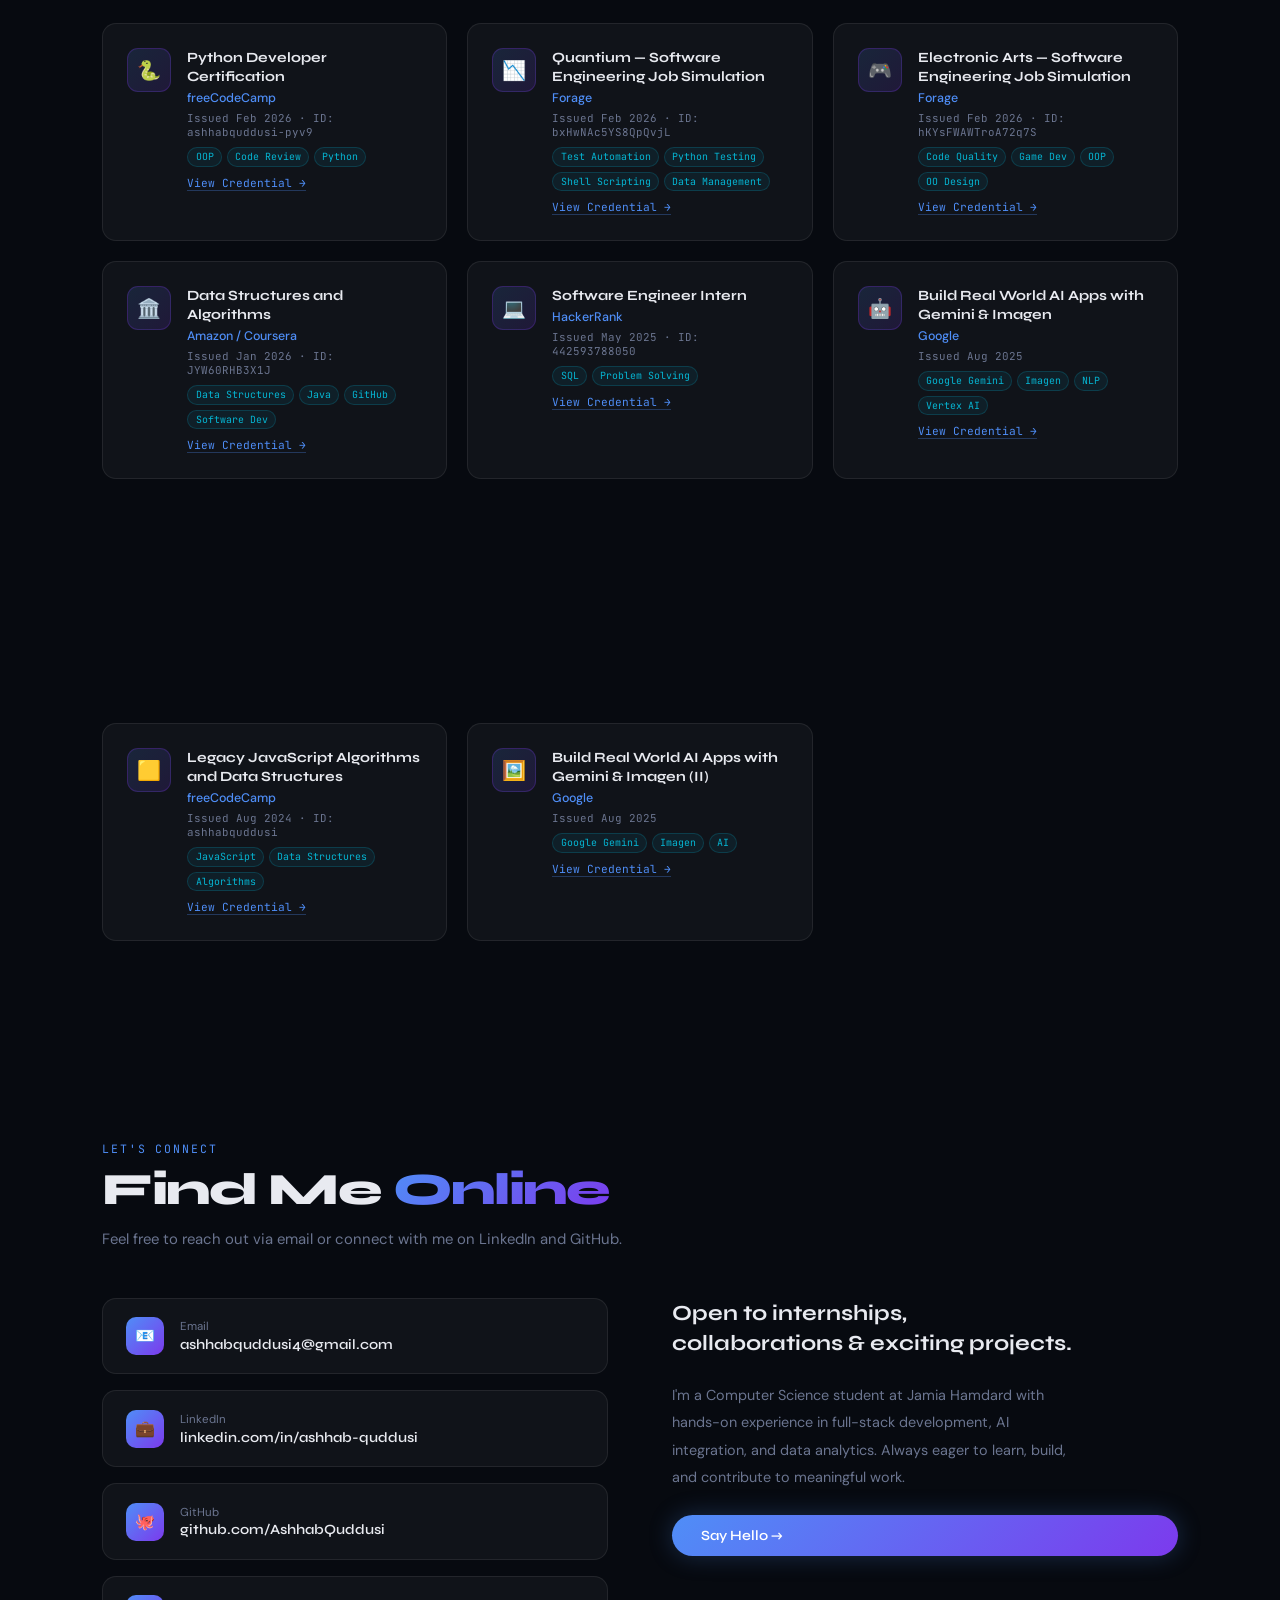
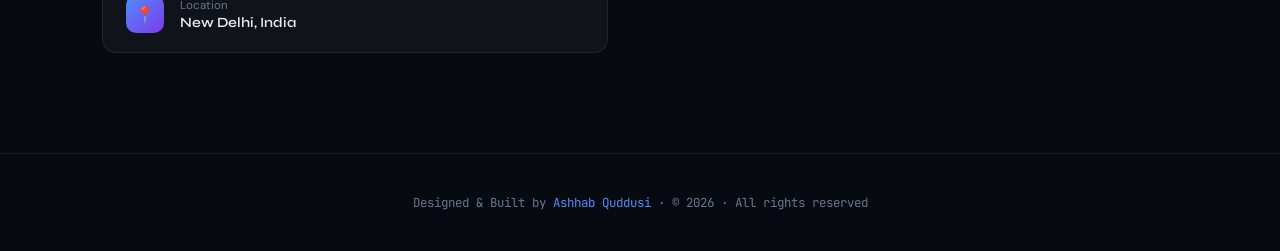
==== commit 83ea3264: "Update index.html" ====
--- a/index.html
+++ b/index.html
@@ -30,7 +30,7 @@
 <meta property="og:image:width" content="1200" />
 <meta property="og:image:height" content="630" />
 <meta property="og:image:type" content="image/png" />
-
+<link rel="icon" type="image/png" href="/favicon.png" />
 <!-- Twitter Card Meta Tags -->
 <meta name="twitter:card" content="summary_large_image" />
 <meta name="twitter:url" content="https://ashhabquddusi.vercel.app/" />
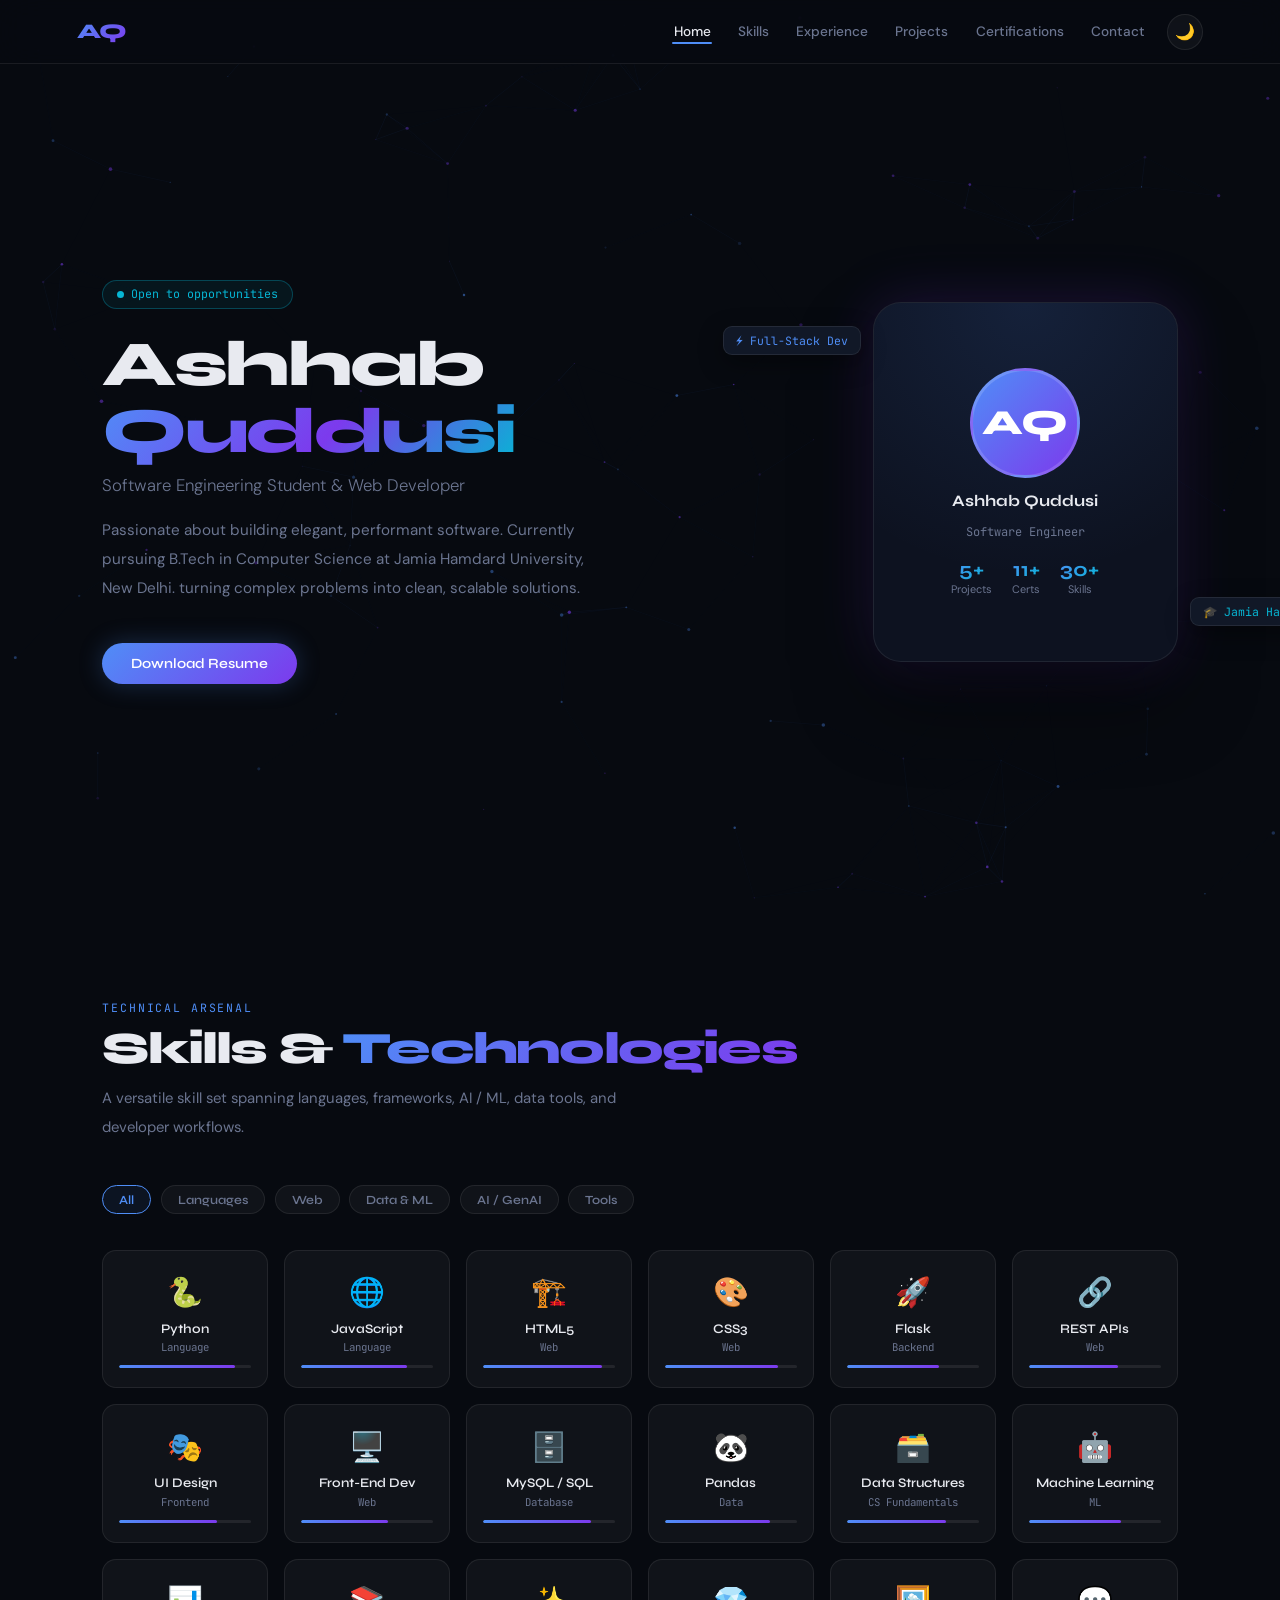
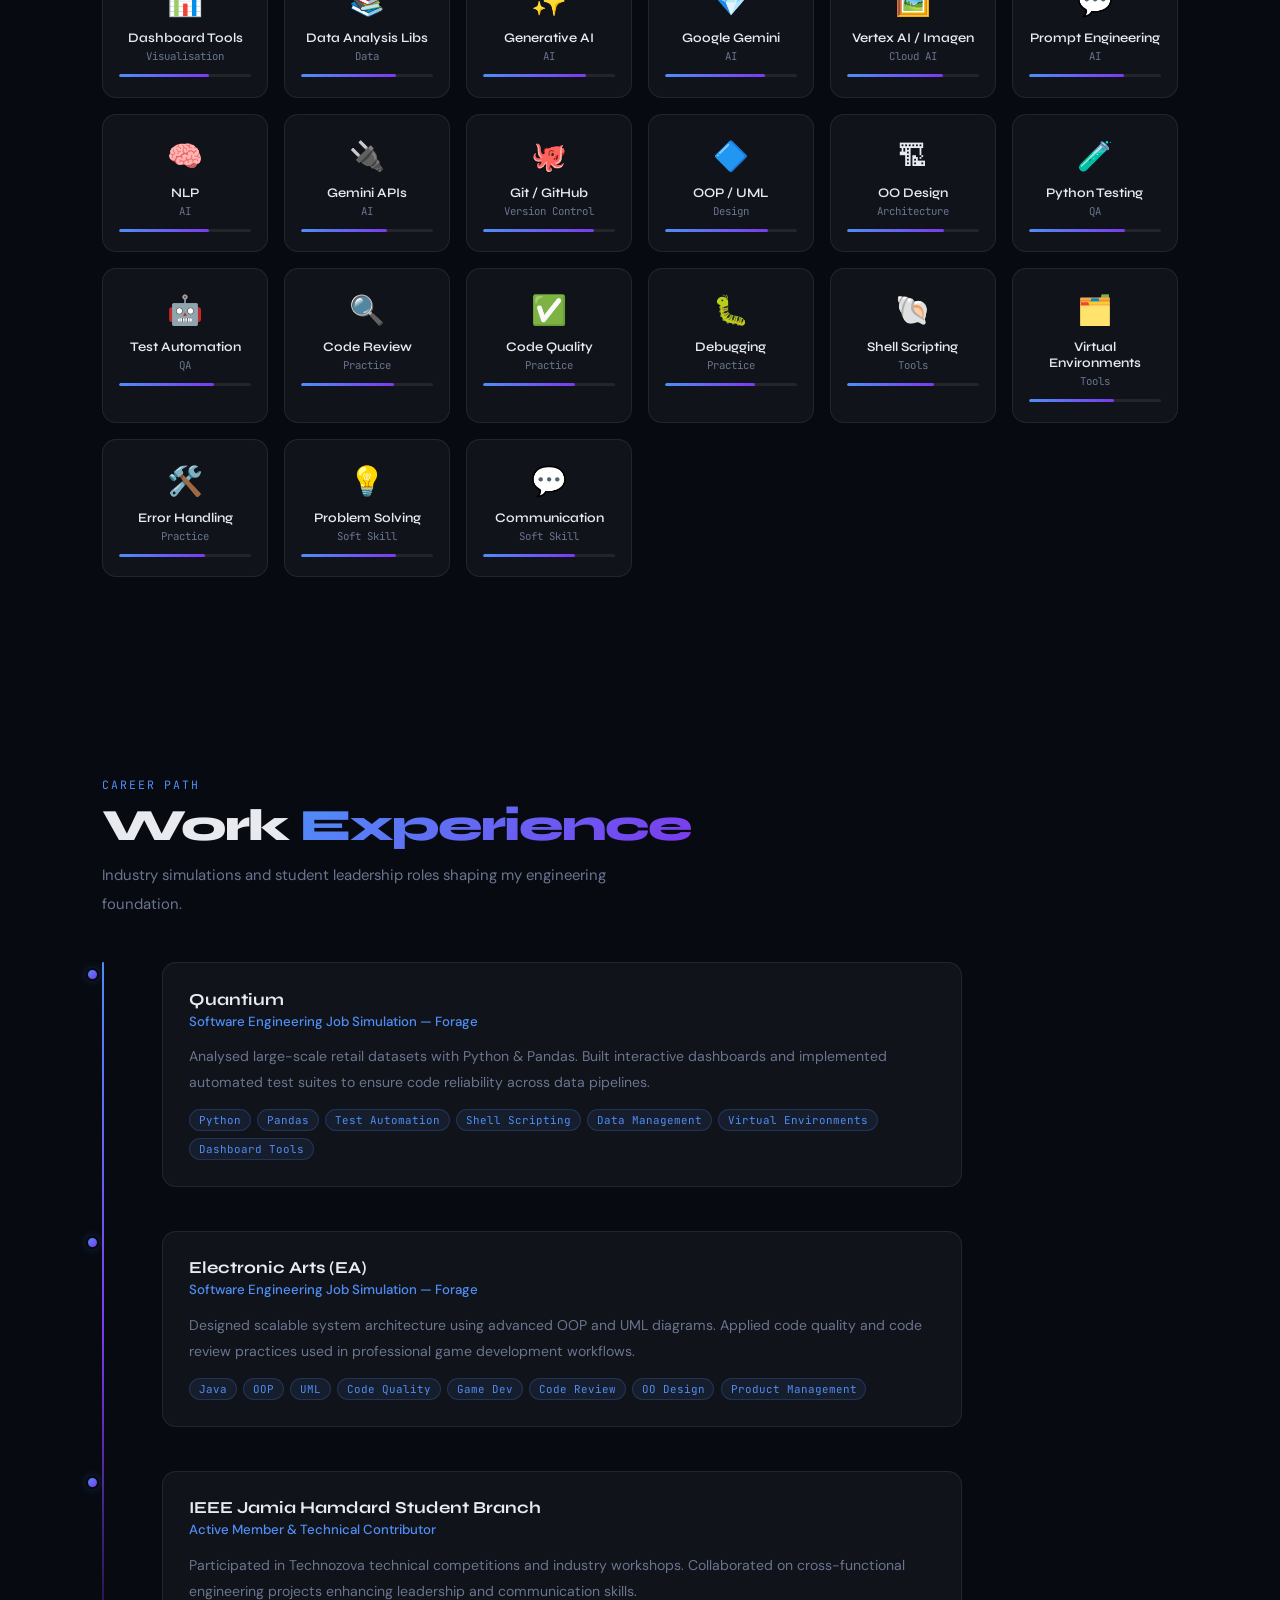
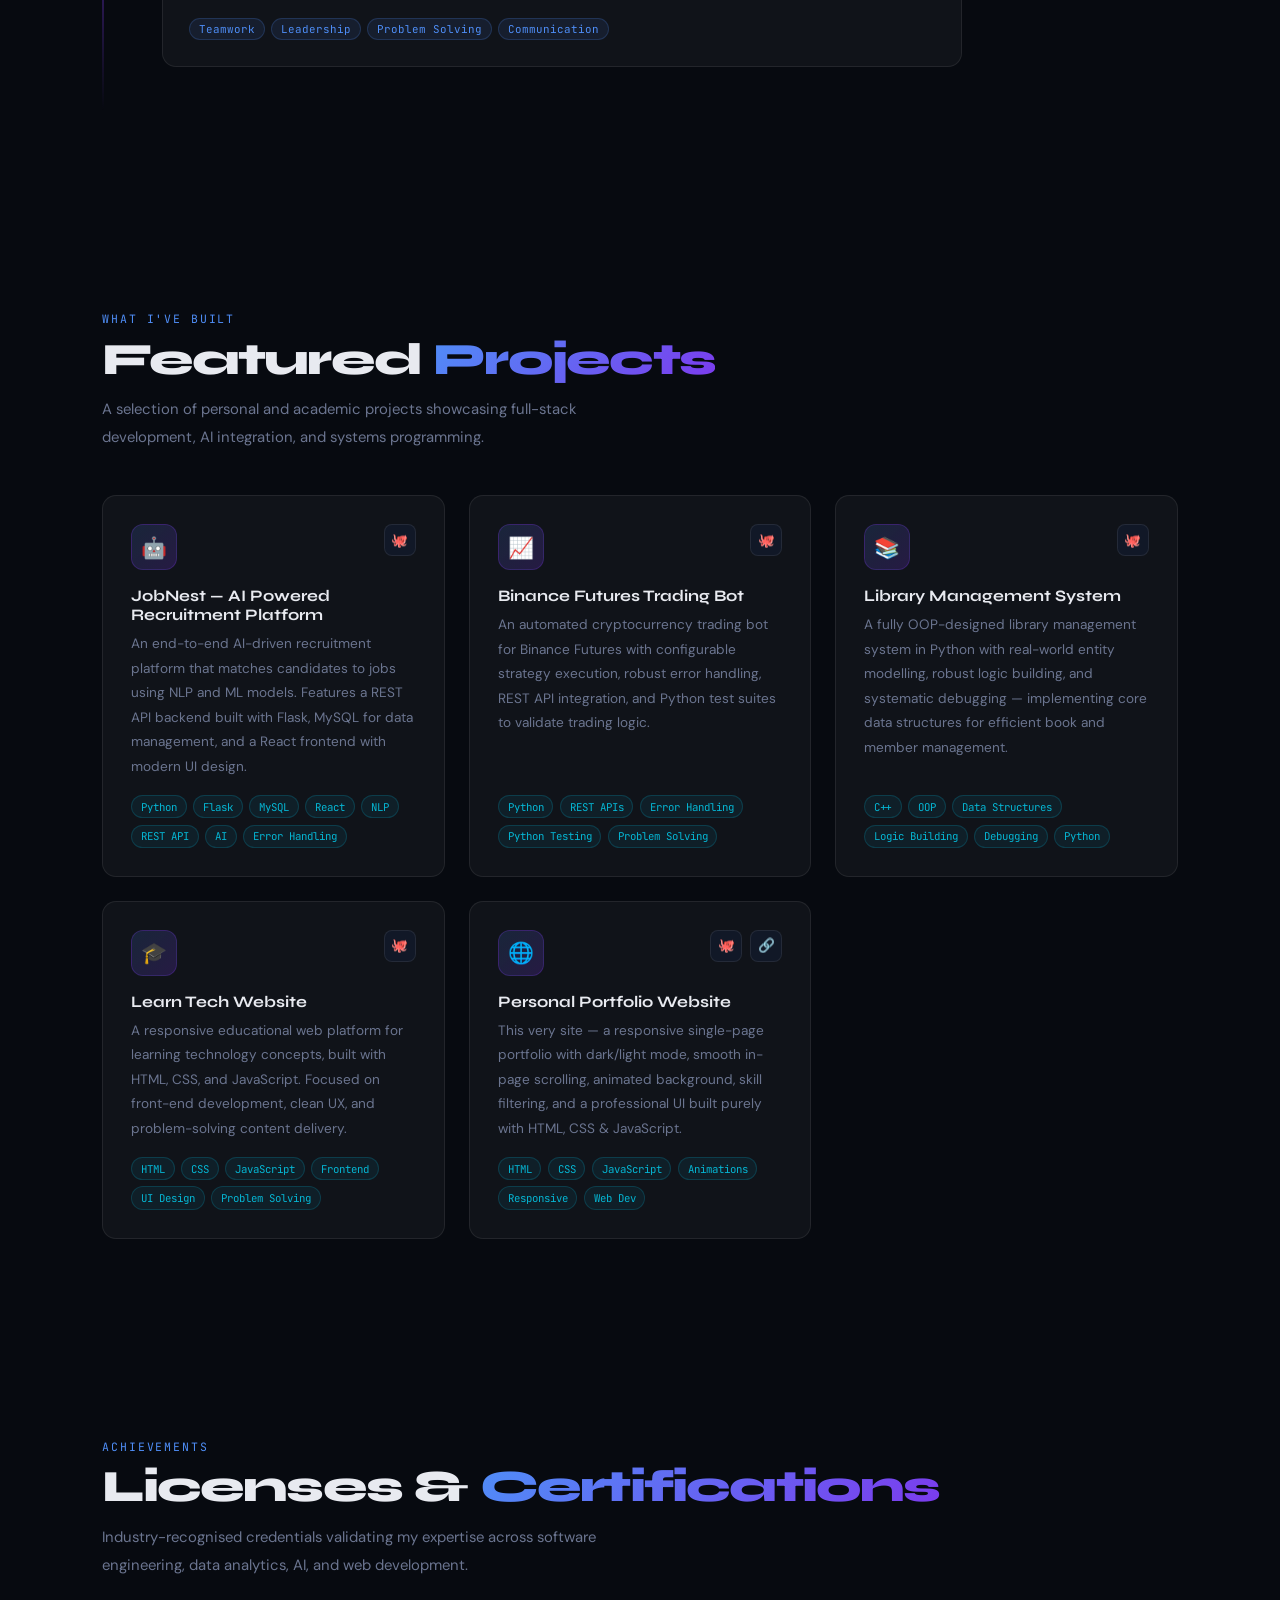
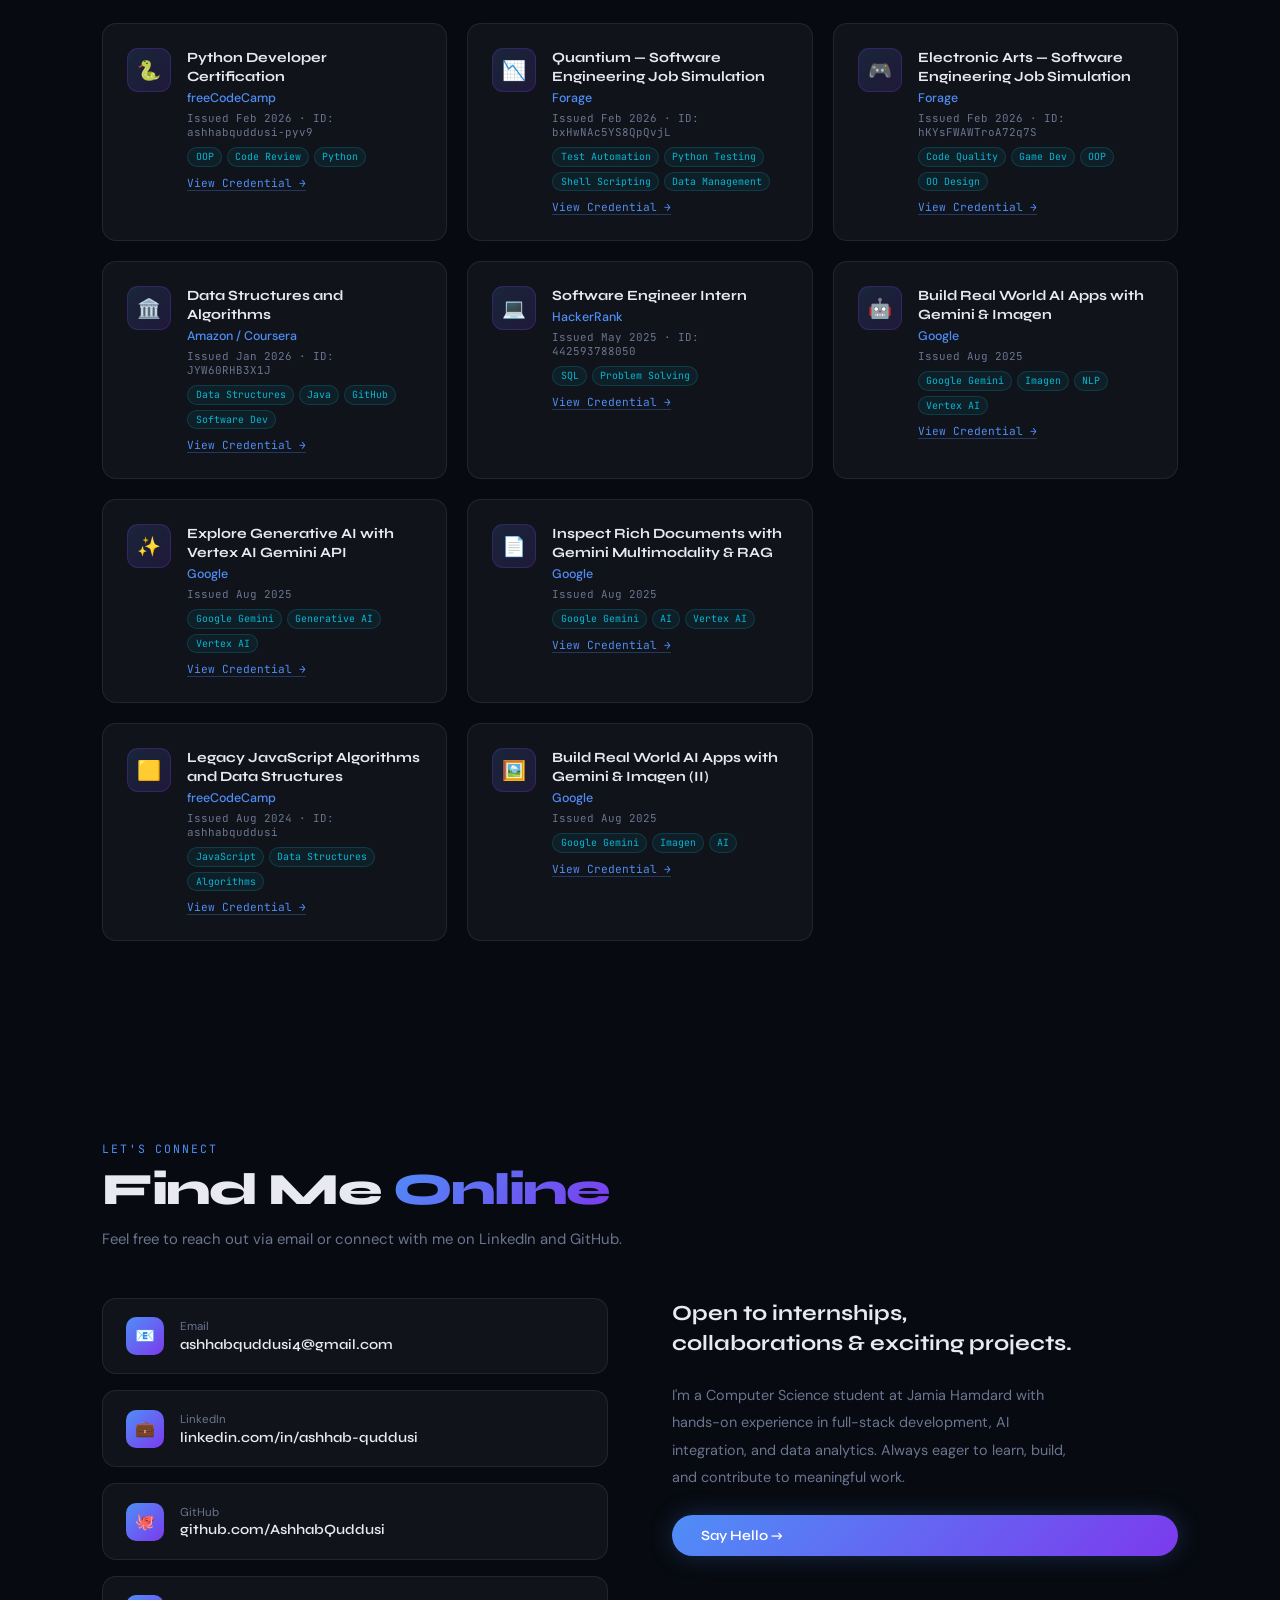
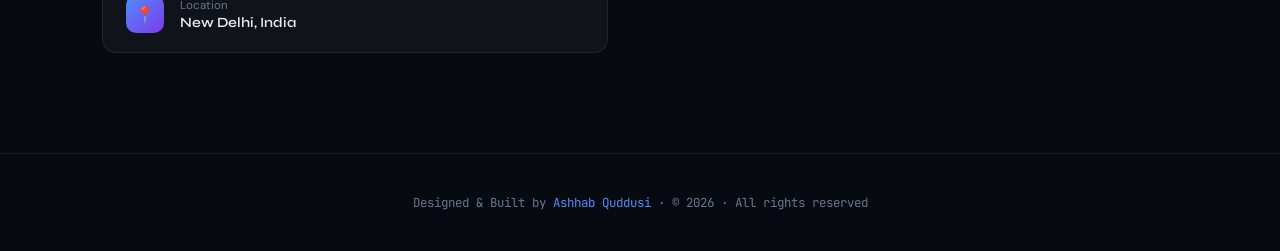
==== commit 8be933e9: "Update index.html" ====
--- a/index.html
+++ b/index.html
@@ -13,7 +13,7 @@
   <title>Ashhab Quddusi — Software Engineer</title>
   <meta name="description" content="Portfolio of Ashhab Quddusi — Software Engineering student, web developer, and AI enthusiast based in New Delhi, India." />
 <!-- Favicon -->
-<link rel="icon" type="image/png" href="/favicon.png" />
+<link rel="icon" href="/favicon.ico" />
 
 <!-- Open Graph Meta Tags (used by Google, LinkedIn, WhatsApp, Facebook) -->
 <meta property="og:type" content="website" />
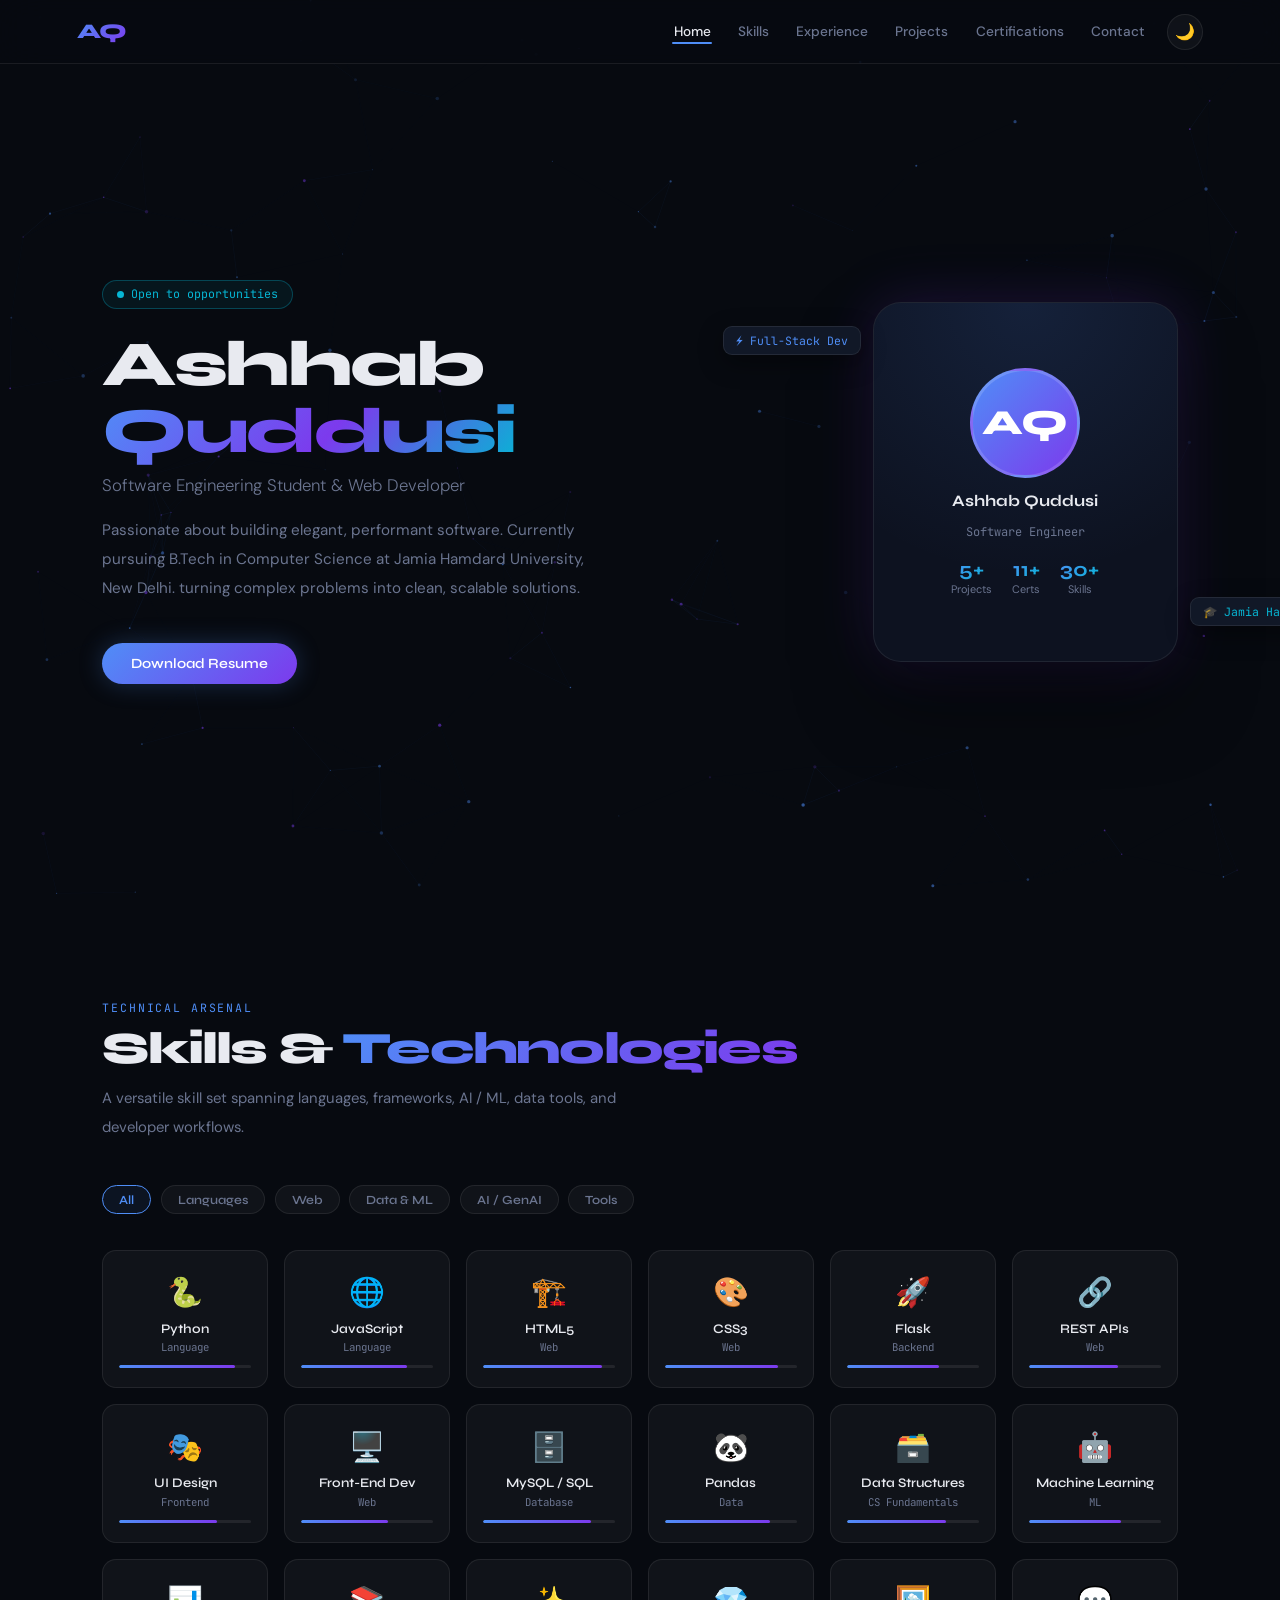
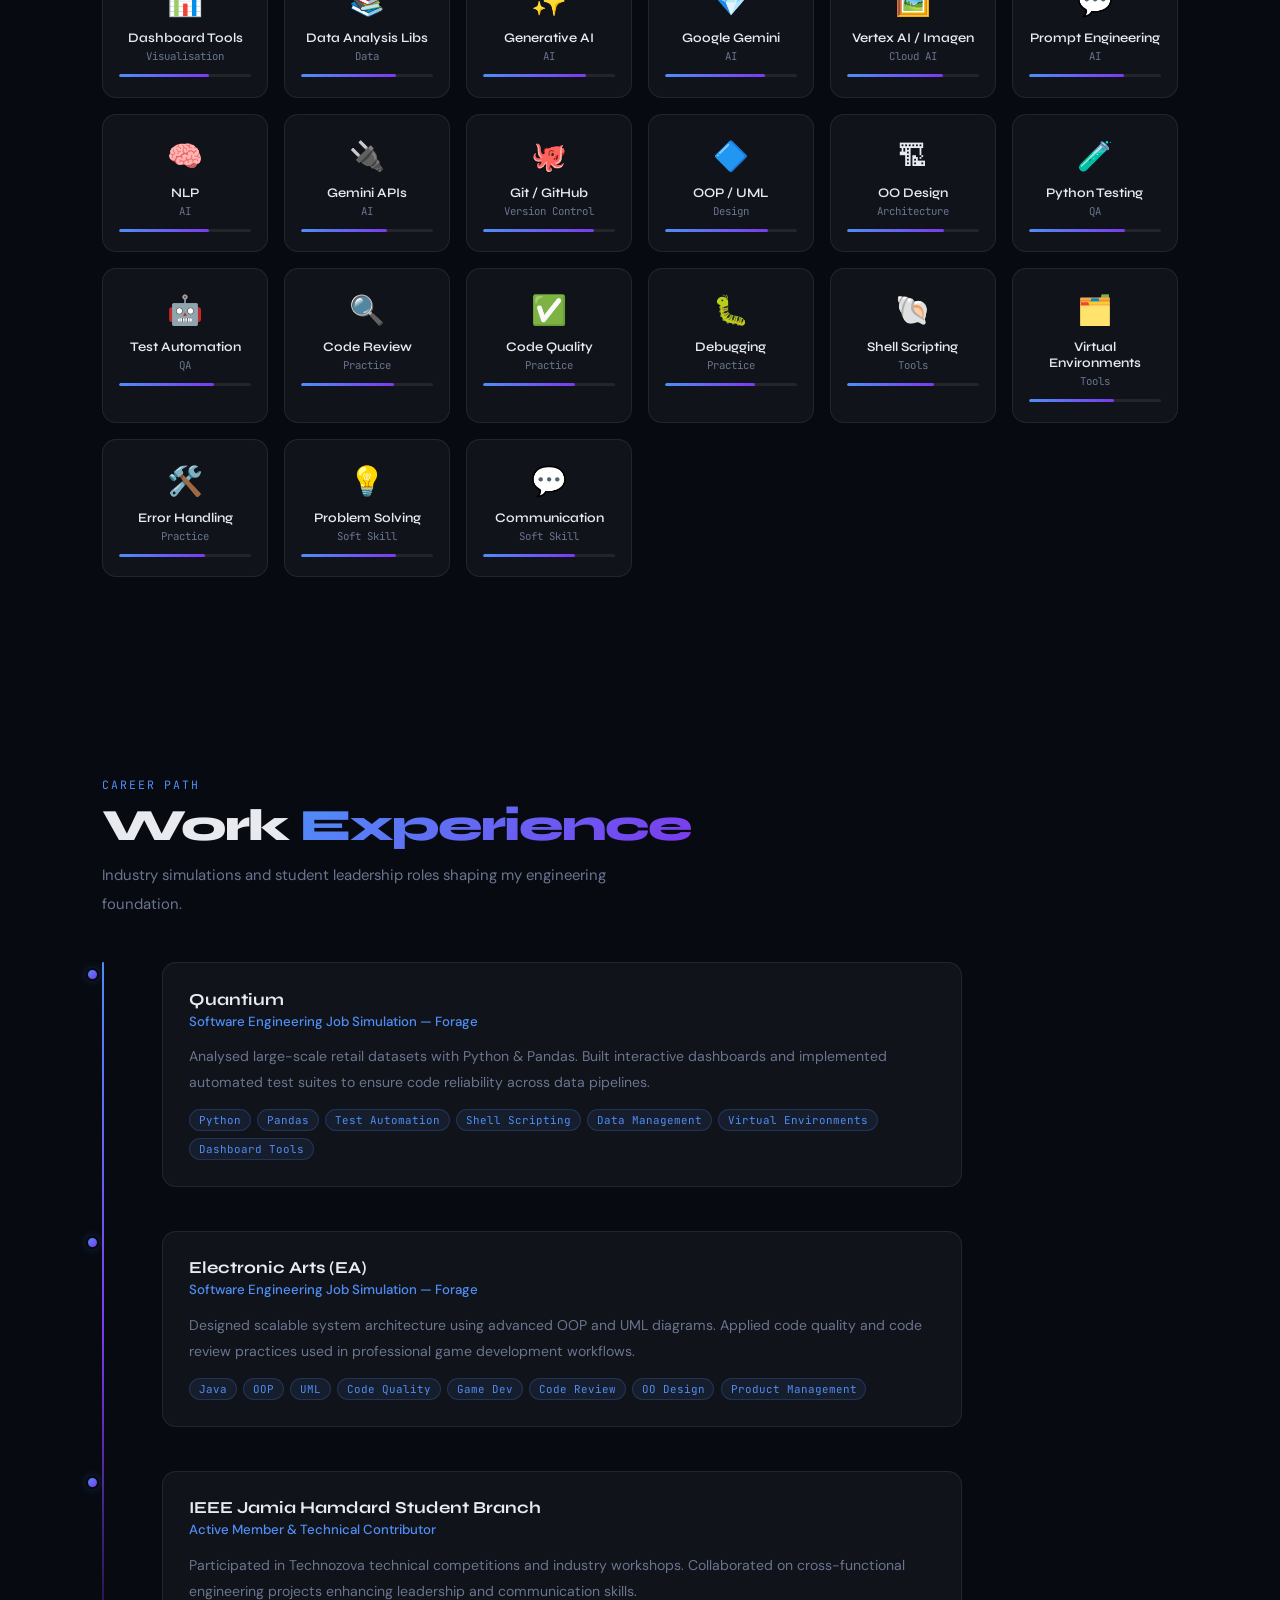
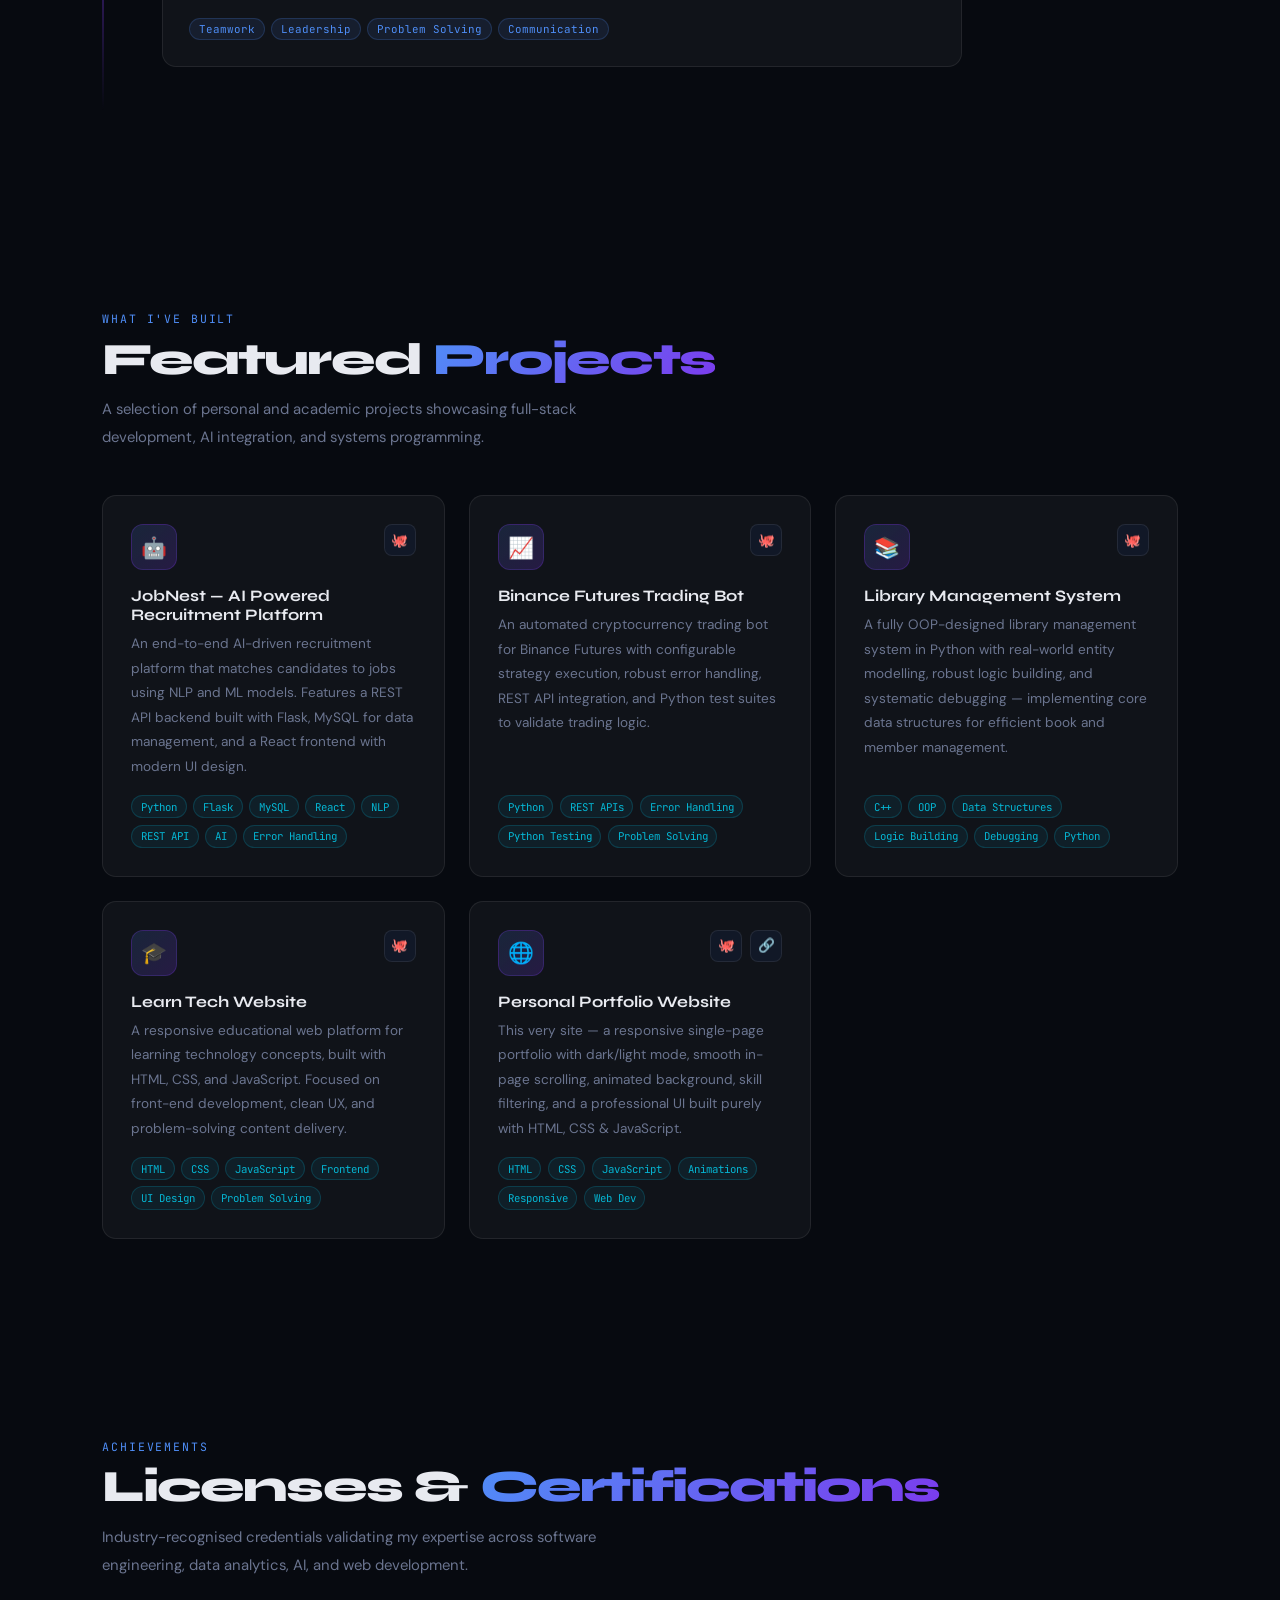
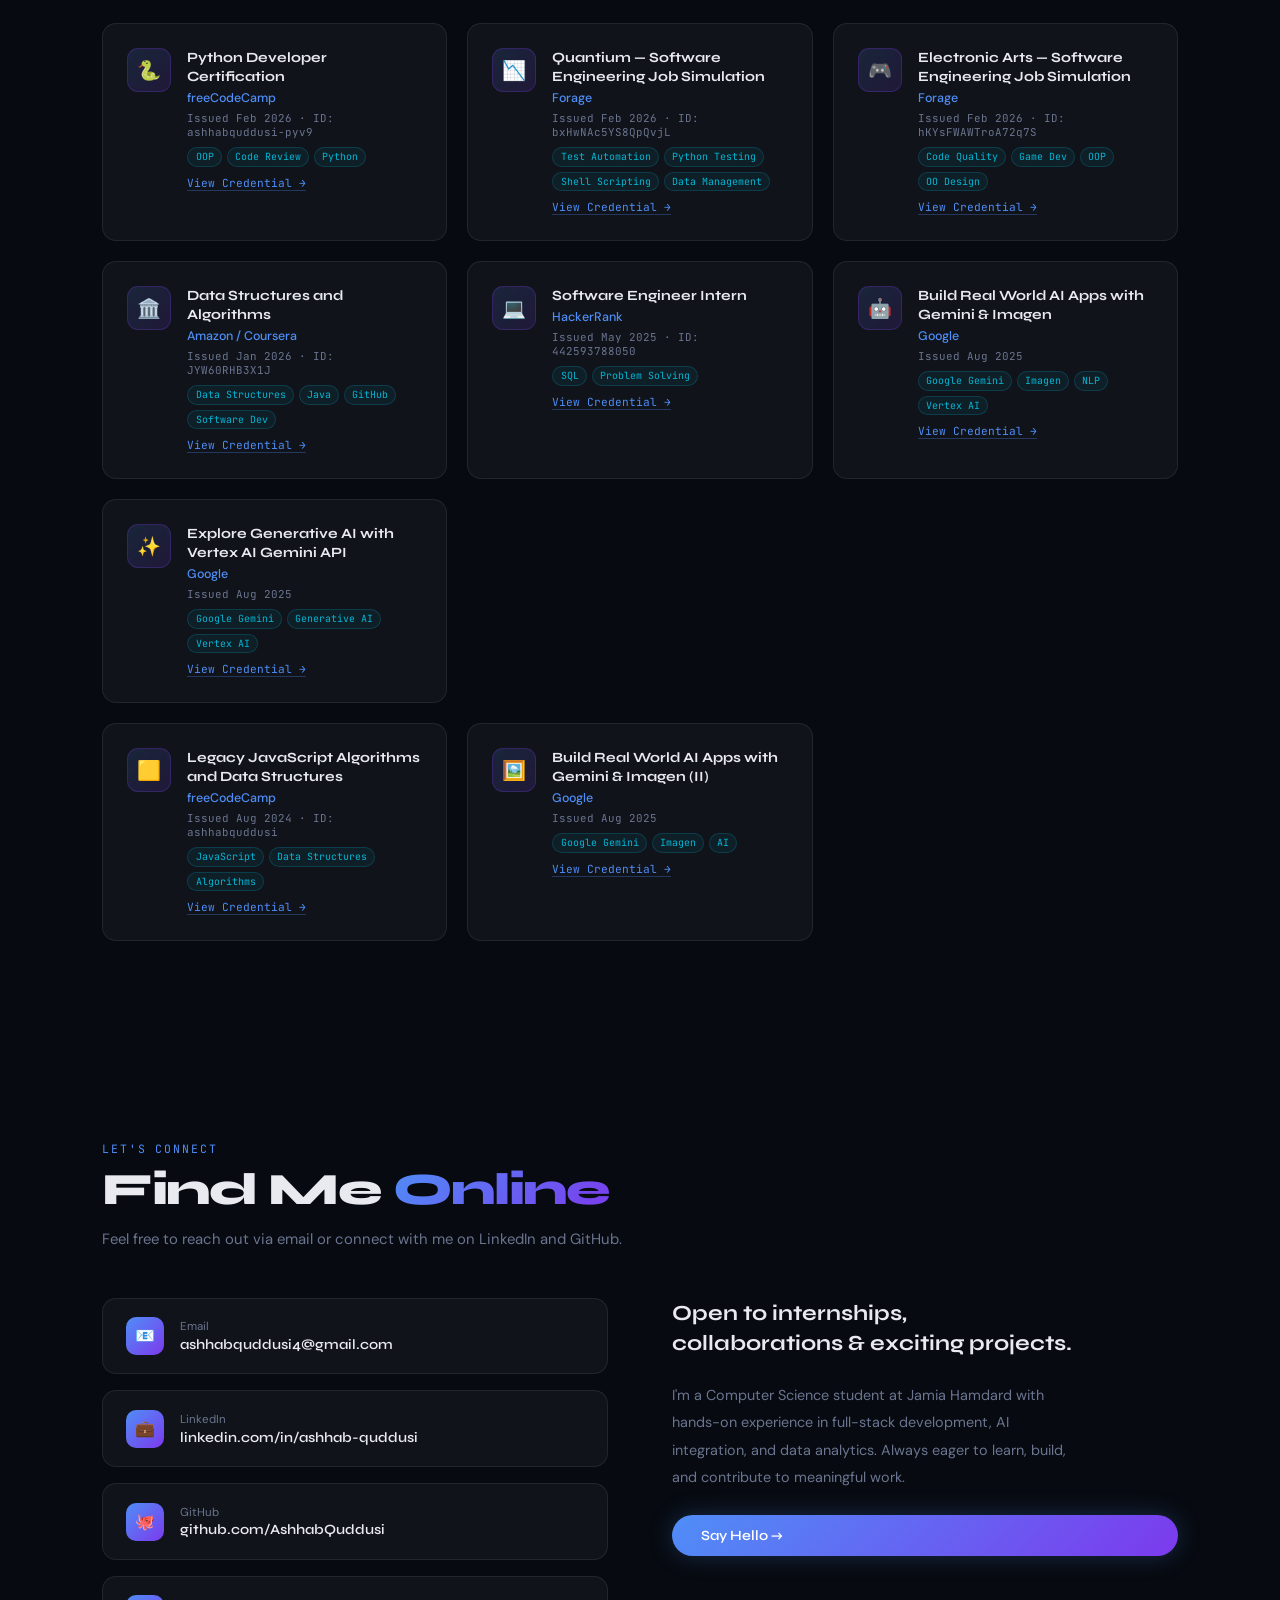
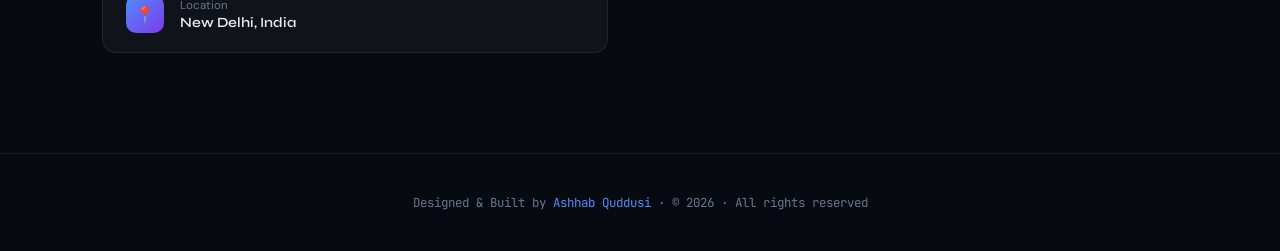
==== commit c9cad140: "Update index.html" ====
--- a/index.html
+++ b/index.html
@@ -13,7 +13,22 @@
   <title>Ashhab Quddusi — Software Engineer</title>
   <meta name="description" content="Portfolio of Ashhab Quddusi — Software Engineering student, web developer, and AI enthusiast based in New Delhi, India." />
 <!-- Favicon -->
-<link rel="icon" href="/favicon.ico" />
+<!-- Favicons -->
+<link rel="icon" type="image/x-icon" href="/favicon.ico">
+<link rel="icon" type="image/png" sizes="16x16" href="/favicon-16x16.png">
+<link rel="icon" type="image/png" sizes="32x32" href="/favicon-32x32.png">
+
+<!-- Apple -->
+<link rel="apple-touch-icon" sizes="180x180" href="/apple-icon-180x180.png">
+
+<!-- Android -->
+<link rel="manifest" href="/manifest.json">
+
+<!-- Microsoft -->
+<meta name="msapplication-config" content="/browserconfig.xml">
+
+<!-- Theme -->
+<meta name="theme-color" content="#000000">
 
 <!-- Open Graph Meta Tags (used by Google, LinkedIn, WhatsApp, Facebook) -->
 <meta property="og:type" content="website" />
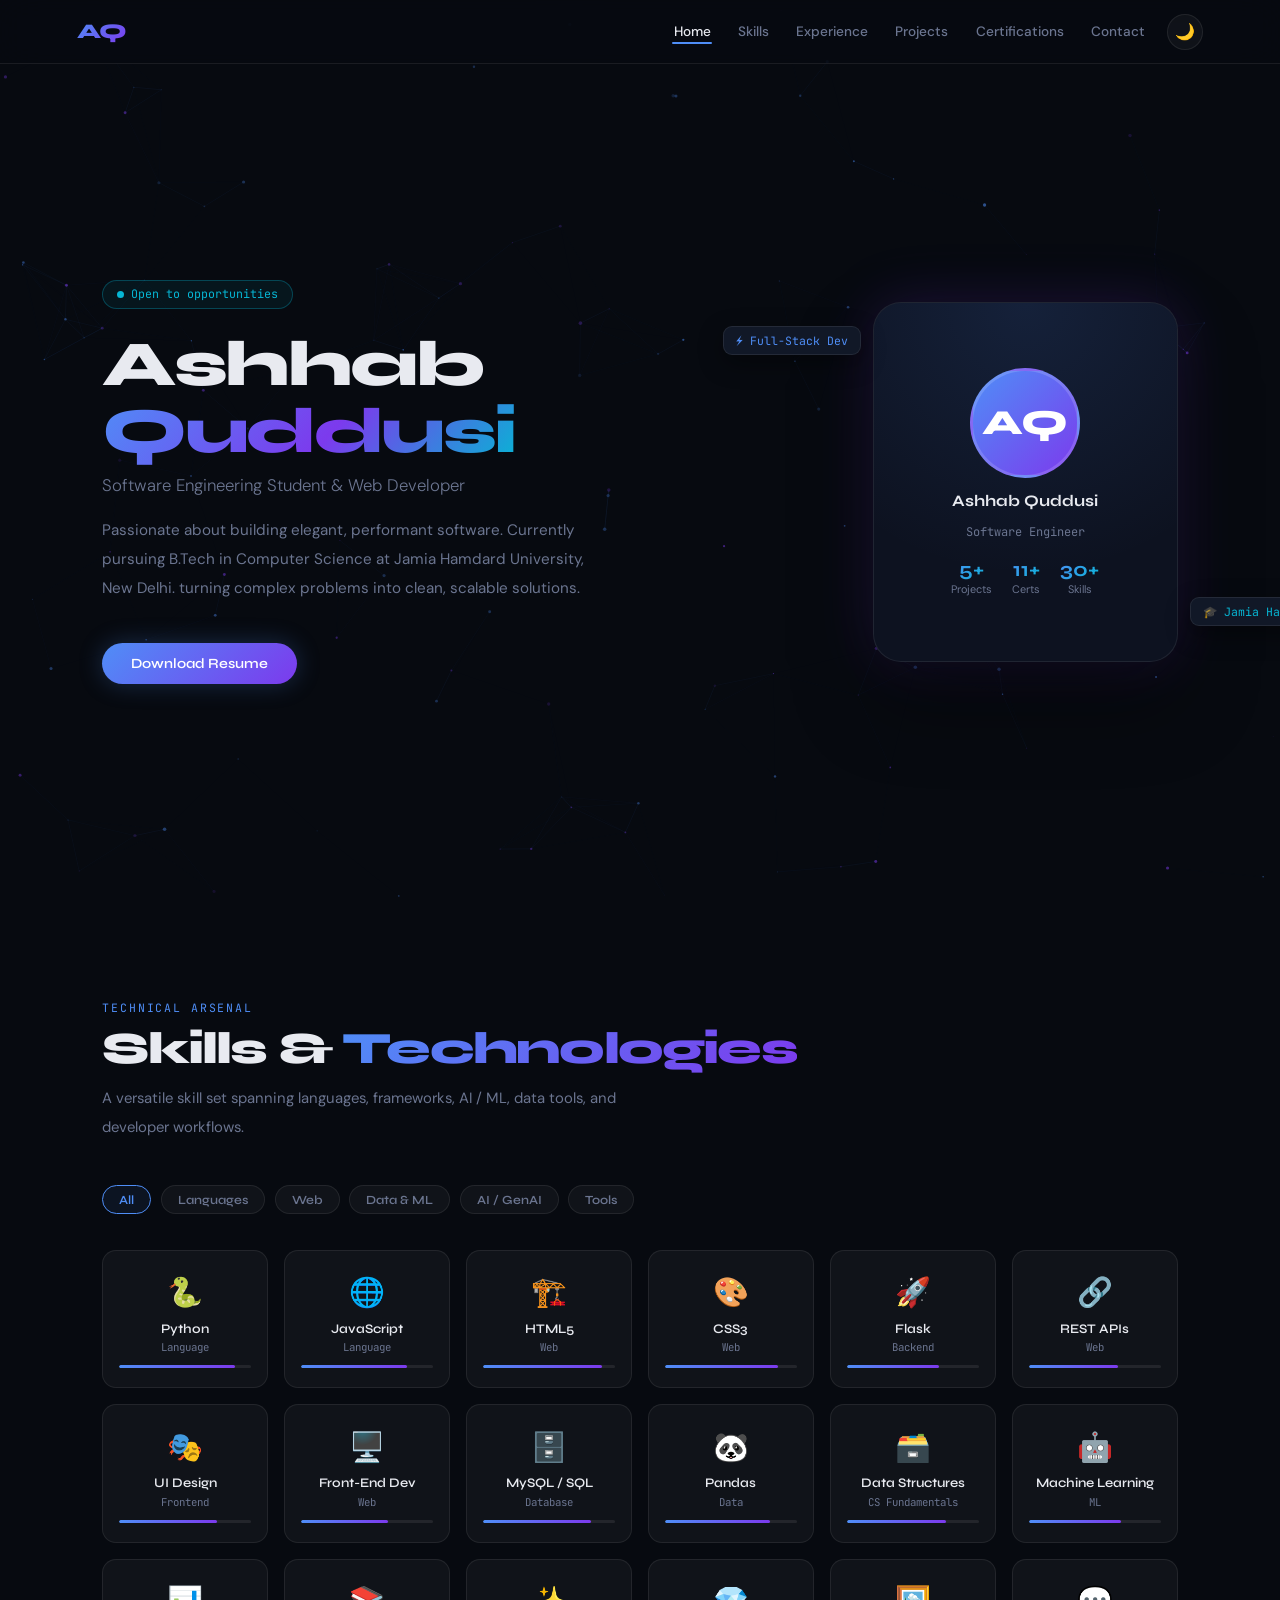
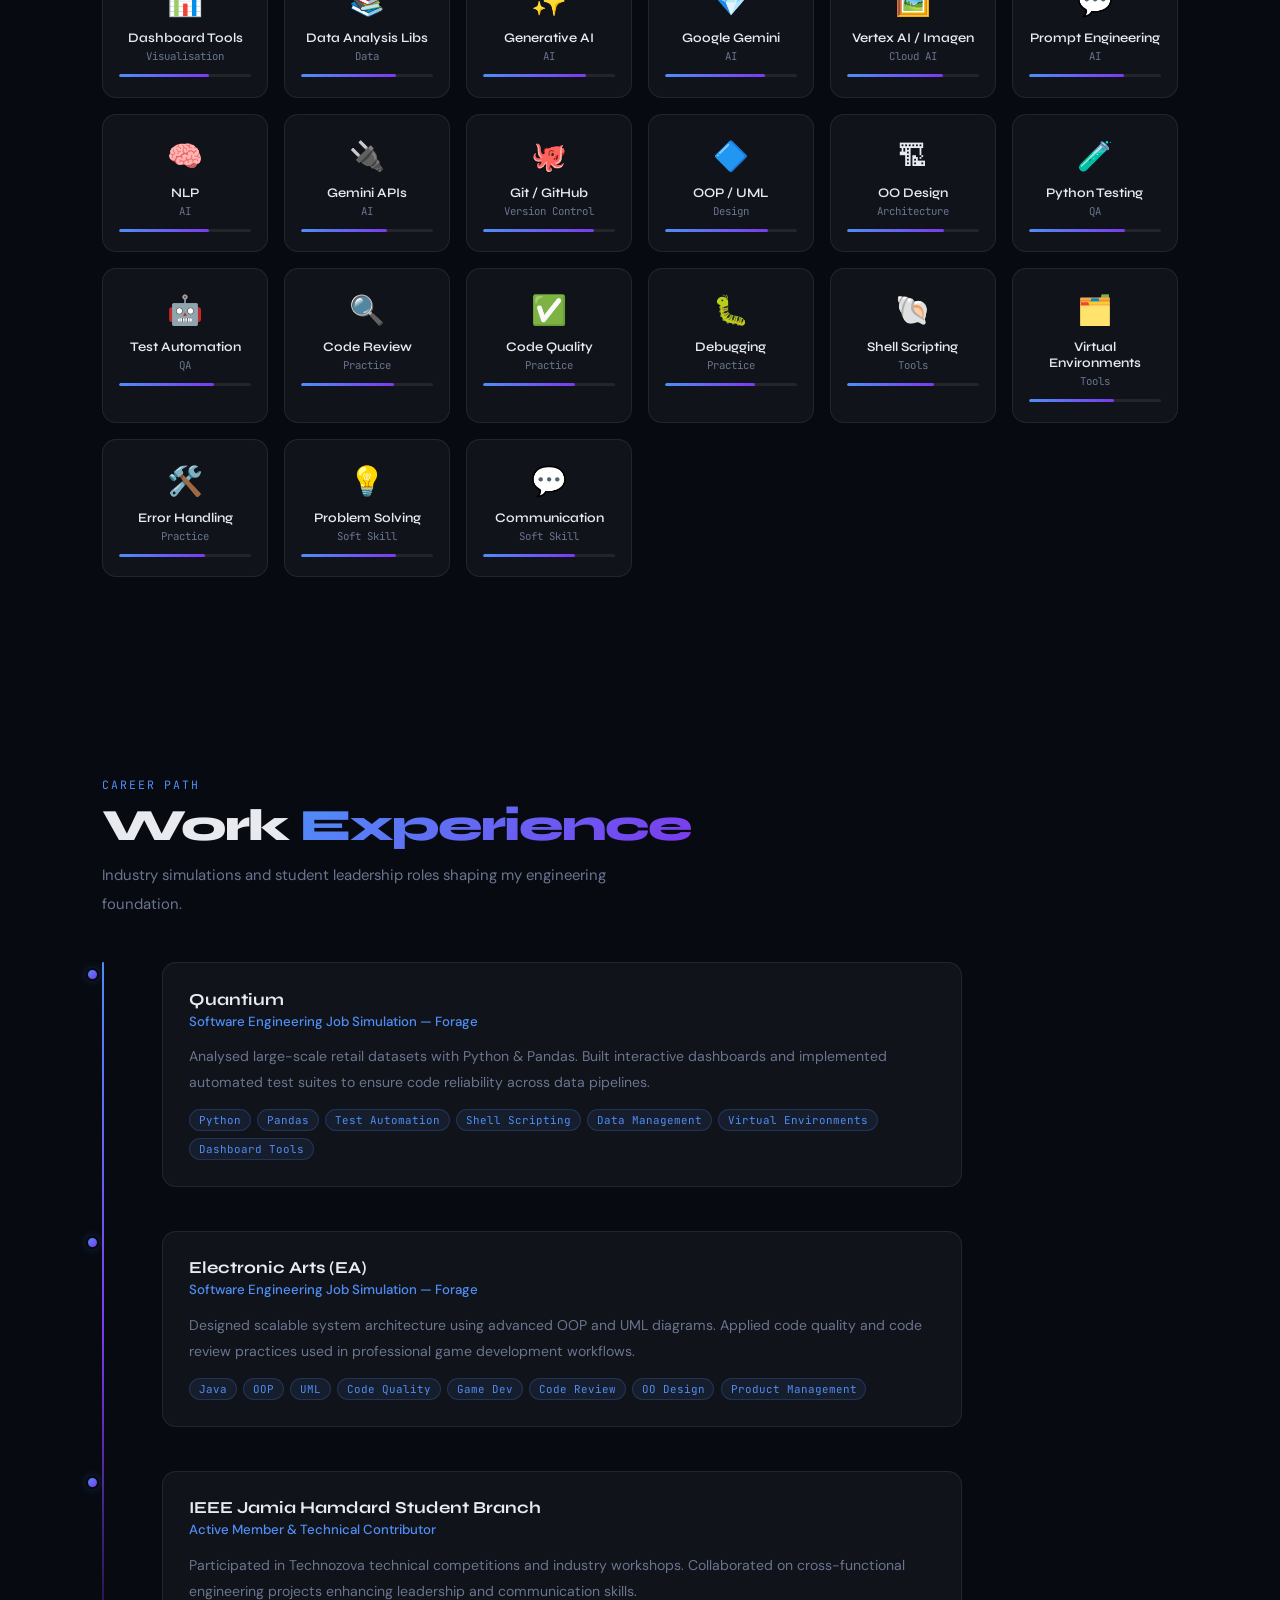
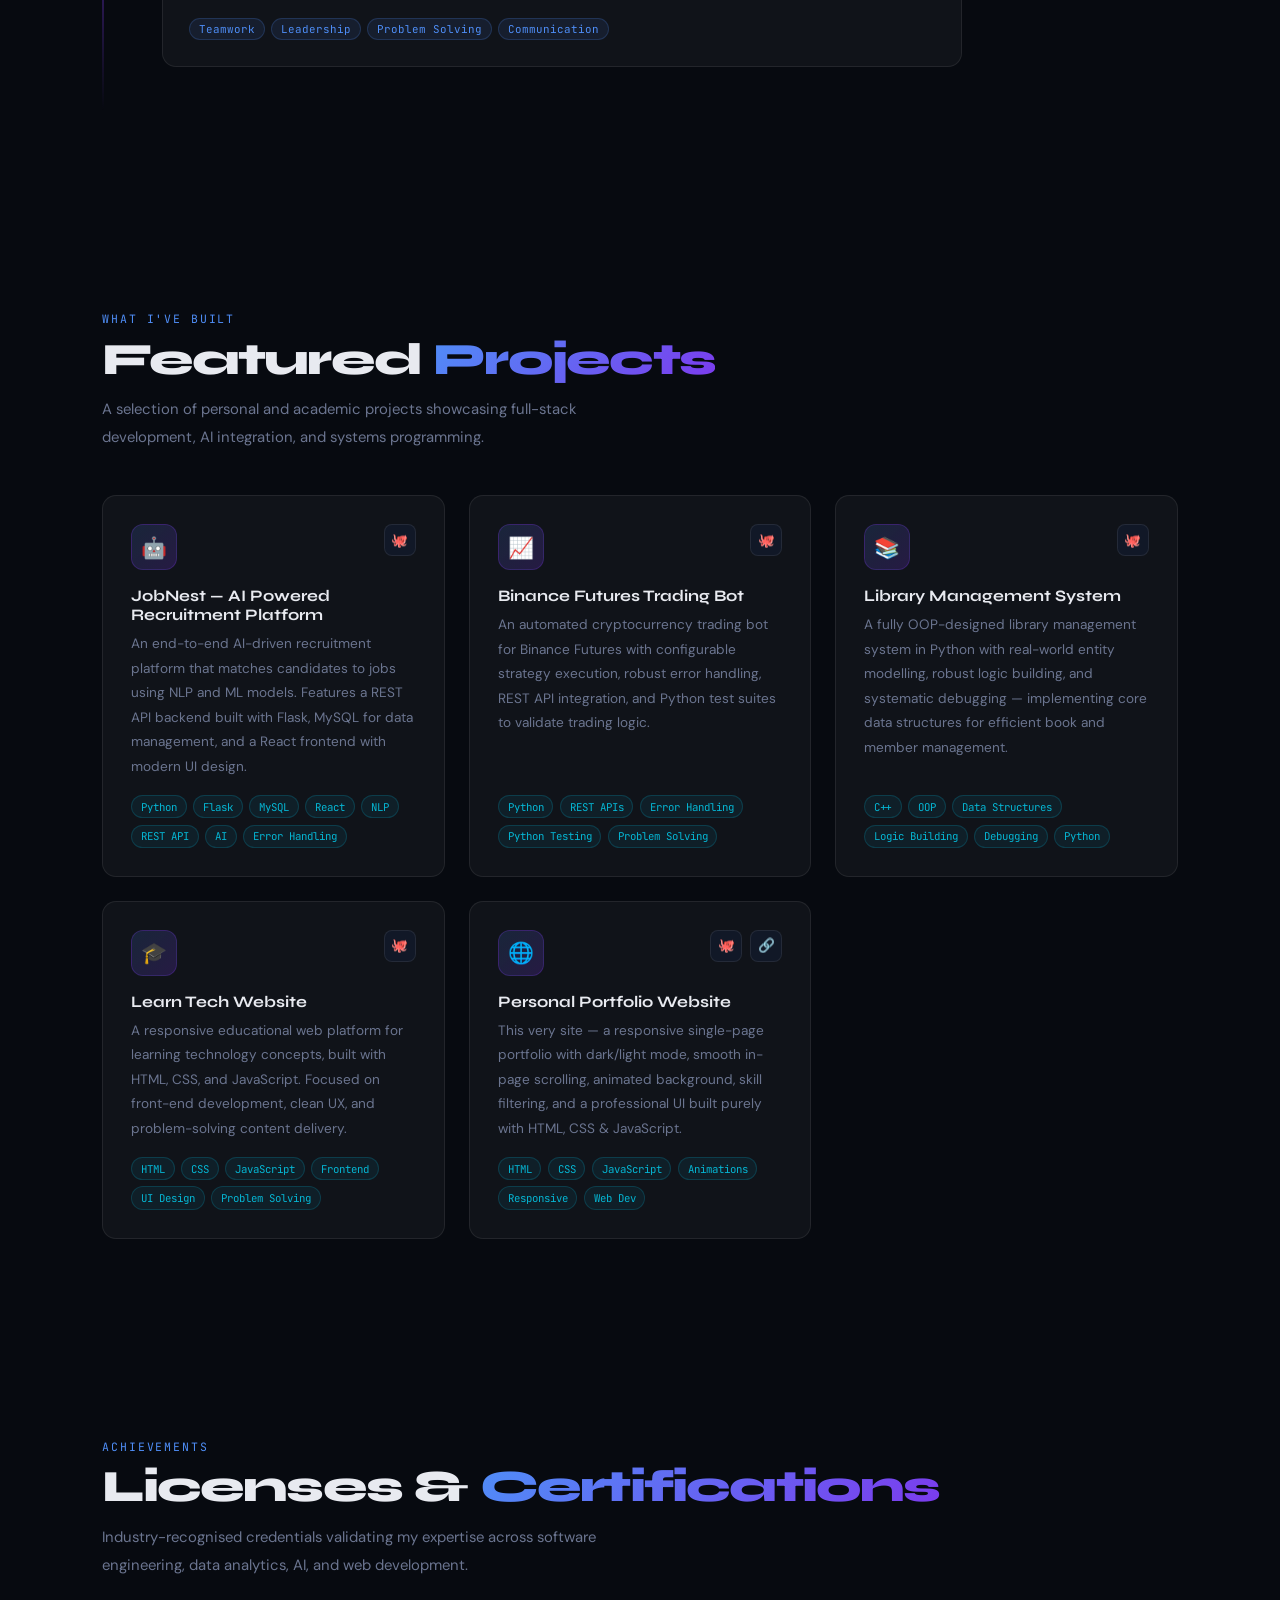
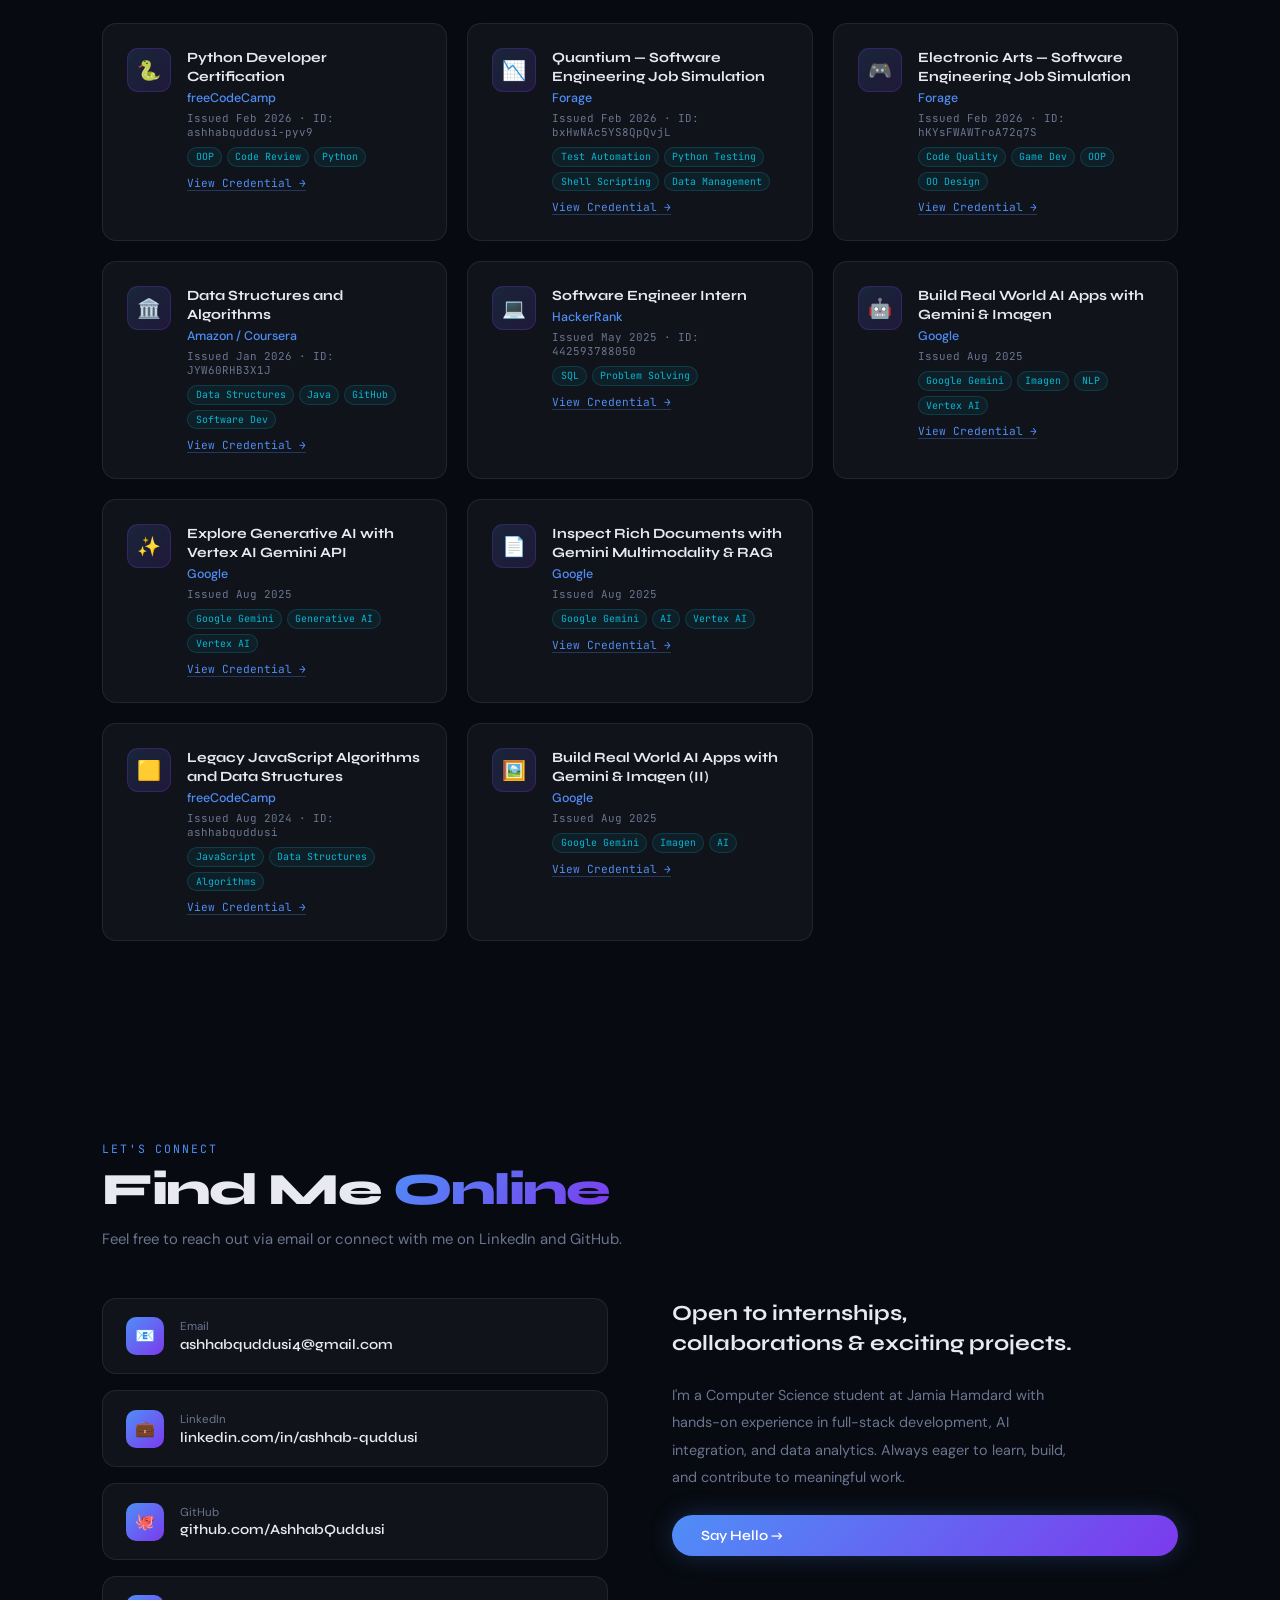
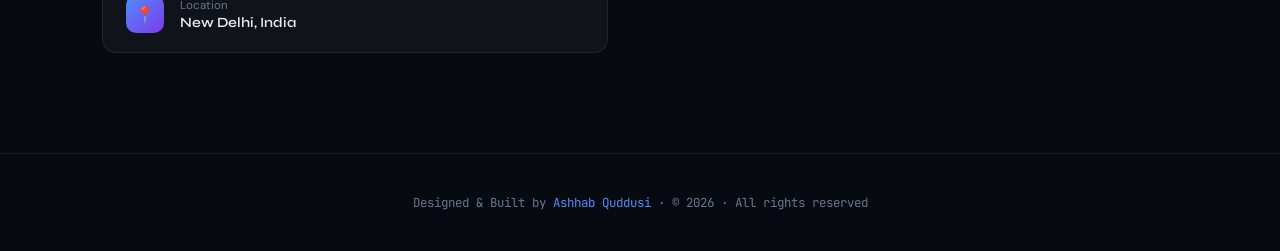
==== commit e004230a: "Update index.html" ====
--- a/index.html
+++ b/index.html
@@ -12,24 +12,21 @@
   <meta name="viewport" content="width=device-width, initial-scale=1.0" />
   <title>Ashhab Quddusi — Software Engineer</title>
   <meta name="description" content="Portfolio of Ashhab Quddusi — Software Engineering student, web developer, and AI enthusiast based in New Delhi, India." />
-<!-- Favicon -->
 <!-- Favicons -->
-<link rel="icon" type="image/x-icon" href="/favicon.ico">
-<link rel="icon" type="image/png" sizes="16x16" href="/favicon-16x16.png">
-<link rel="icon" type="image/png" sizes="32x32" href="/favicon-32x32.png">
+<link rel="icon" type="image/x-icon" href="/public/favicon.ico">
+<link rel="icon" type="image/png" sizes="16x16" href="/public/favicon-16x16.png">
+<link rel="icon" type="image/png" sizes="32x32" href="/public/favicon-32x32.png">
 
 <!-- Apple -->
-<link rel="apple-touch-icon" sizes="180x180" href="/apple-icon-180x180.png">
+<link rel="apple-touch-icon" sizes="180x180" href="/public/apple-icon-180x180.png">
 
 <!-- Android -->
-<link rel="manifest" href="/manifest.json">
+<link rel="manifest" href="/public/manifest.json">
 
 <!-- Microsoft -->
-<meta name="msapplication-config" content="/browserconfig.xml">
-
-<!-- Theme -->
+<meta name="msapplication-config" content="/public/browserconfig.xml">
+
 <meta name="theme-color" content="#000000">
-
 <!-- Open Graph Meta Tags (used by Google, LinkedIn, WhatsApp, Facebook) -->
 <meta property="og:type" content="website" />
 <meta property="og:url" content="https://ashhabquddusi.vercel.app/" />
